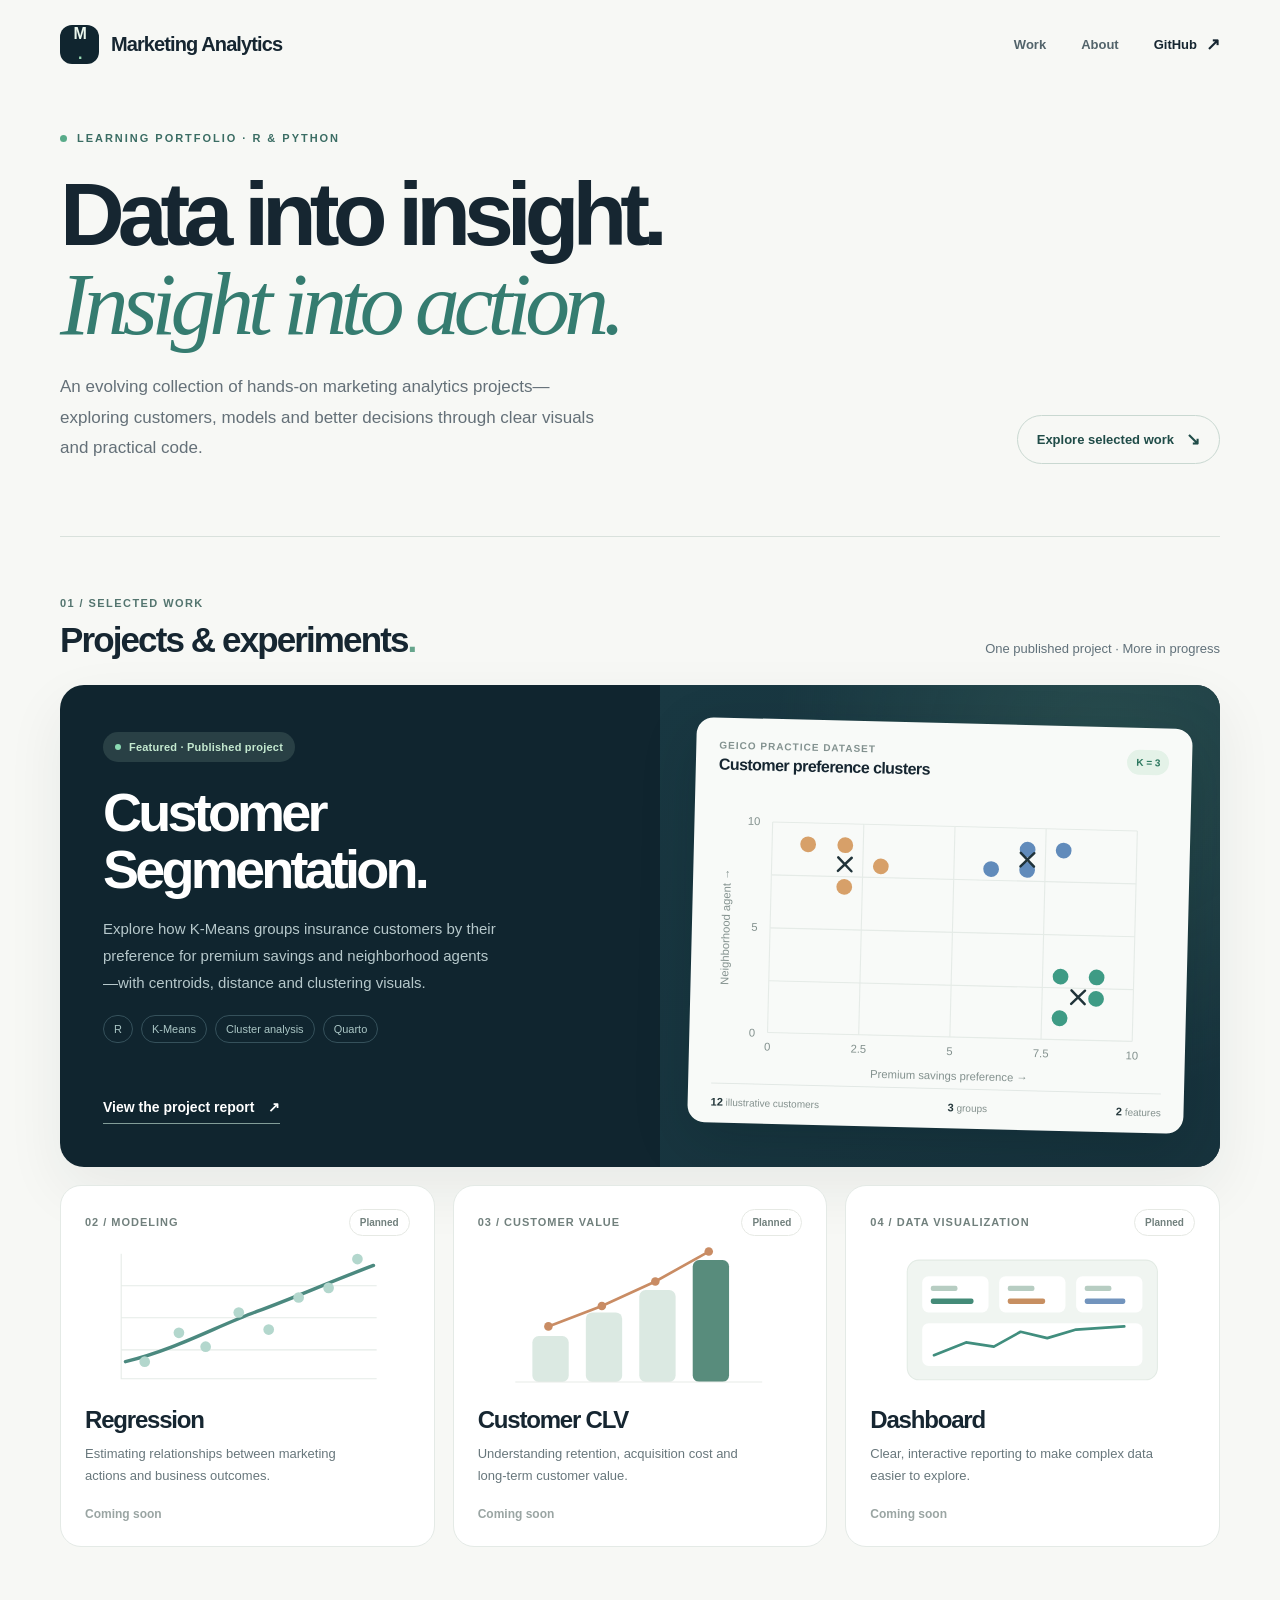
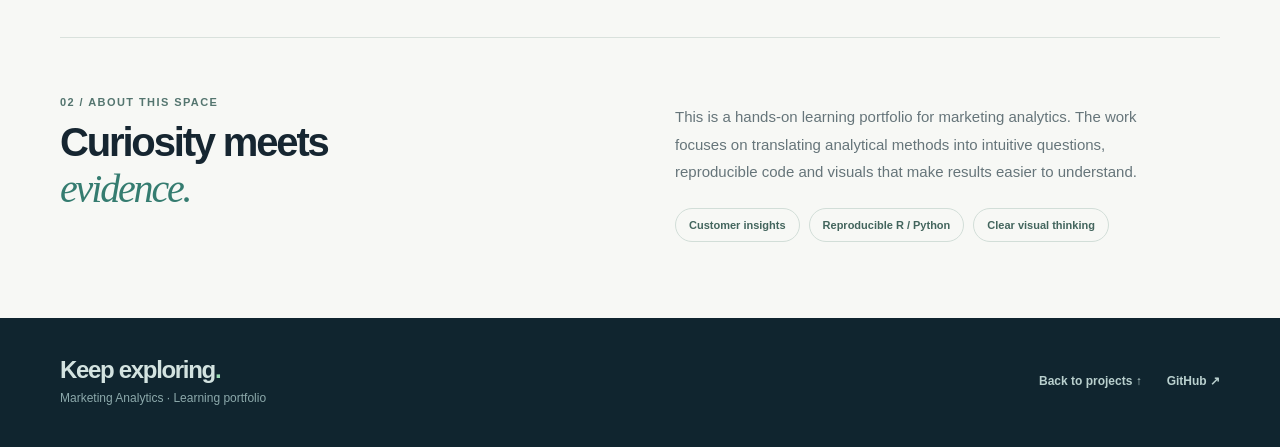
==== index.html @ cb6c0410 "Redesign portfolio homepage" ====
<!doctype html>
<html lang="en">
<head>
  <meta charset="utf-8">
  <meta name="viewport" content="width=device-width, initial-scale=1">
  <meta name="theme-color" content="#f7f8f5">
  <meta name="description" content="A learning portfolio featuring projects in marketing analytics, customer segmentation, regression, lifetime value, and data visualization.">
  <title>Marketing Analytics — Selected Work</title>
  <style>
    :root {
      --ink:#162631;--secondary:#61717a;--paper:#f7f8f5;--surface:#fff;--line:#e4eae6;
      --dark:#10252f;--forest:#245f5b;--mint:#d0e9de;--accent:#ccf2d6;--orange:#d58f61;
      --shadow:0 22px 58px rgba(22,38,49,.07);
    }
    *{box-sizing:border-box}
    html{scroll-behavior:smooth}
    body{margin:0;background:var(--paper);color:var(--ink);font-family:-apple-system,BlinkMacSystemFont,"Segoe UI",Inter,Arial,sans-serif;-webkit-font-smoothing:antialiased}
    a{color:inherit;text-decoration:none} button{font:inherit} button:focus-visible,a:focus-visible{outline:3px solid #9eebc3;outline-offset:4px;border-radius:5px}
    .container{width:min(1160px,calc(100% - 72px));margin-inline:auto}
    .topbar{height:88px;display:flex;align-items:center;justify-content:space-between}
    .brand{display:inline-flex;align-items:center;gap:12px;font-weight:750;letter-spacing:-.045em;font-size:20px}
    .brand-mark{display:grid;place-items:center;width:39px;height:39px;background:var(--dark);border-radius:12px;color:#eaf7ed;font-size:16px;font-weight:750;letter-spacing:-.08em}
    .topnav{display:flex;align-items:center;gap:35px;font-size:13px;font-weight:650;color:#53646b}
    .topnav a:hover{color:var(--forest)}
    .topnav .nav-cta{color:var(--ink);display:inline-flex;align-items:center;gap:9px}
    .tiny-arrow{font-size:17px;line-height:1}
    .hero{padding-top:44px;padding-bottom:72px}
    .eyebrow{display:flex;gap:10px;align-items:center;color:#3b6d64;font-size:11px;text-transform:uppercase;letter-spacing:.18em;font-weight:760}
    .eyebrow::before{content:"";height:7px;width:7px;background:#58ab89;border-radius:50%}
    h1{margin:26px 0 24px;font-size:clamp(53px,7vw,101px);letter-spacing:-.078em;line-height:.995;font-weight:700;max-width:1080px}
    h1 .serif{font-family:Georgia,"Times New Roman",serif;font-weight:400;font-style:italic;letter-spacing:-.067em;color:#357c70}
    .hero-bottom{display:flex;justify-content:space-between;gap:26px;align-items:end;margin-top:24px}
    .hero-intro{max-width:550px;color:#647078;font-size:17px;line-height:1.8;margin:0}
    .hero-action{display:inline-flex;gap:12px;align-items:center;border:1px solid #c9d8d1;padding:15px 19px;border-radius:999px;white-space:nowrap;color:#204c48;font-size:13px;font-weight:760;transition:transform .18s,border-color .18s,background .18s}
    .hero-action:hover{transform:translateY(-2px);border-color:#669f8f;background:#eaf4ef}
    .divider{border:0;border-top:1px solid #d9e1dc;margin:0}
    .section-top{display:flex;align-items:end;justify-content:space-between;gap:20px;margin:60px 0 25px}
    .section-kicker{font-size:11px;color:#54756f;letter-spacing:.13em;text-transform:uppercase;font-weight:770;margin-bottom:11px}
    h2{font-size:35px;letter-spacing:-.054em;line-height:1.15;margin:0;font-weight:700}
    .section-note{font-size:13px;color:var(--secondary);margin:0 0 4px}
    .featured{background:var(--dark);border-radius:24px;min-height:445px;display:grid;grid-template-columns:1.07fr 1fr;overflow:hidden;box-shadow:var(--shadow)}
    .feature-copy{padding:47px 43px 43px;display:flex;flex-direction:column;align-items:start;justify-content:space-between}
    .pill{display:inline-flex;align-items:center;gap:8px;font-size:11px;font-weight:730;letter-spacing:.02em;padding:9px 12px;border-radius:100px;background:rgba(205,242,214,.13);color:#c4e9d0}
    .pill-dot{width:6px;height:6px;background:#8bdab2;border-radius:50%}
    .feature-title{color:#fff;font-size:54px;letter-spacing:-.07em;line-height:1.05;margin:22px 0 17px;font-weight:700}
    .feature-description{color:#b6c8cb;font-size:15px;line-height:1.8;max-width:400px;margin:0}
    .feature-tags{display:flex;flex-wrap:wrap;gap:8px;margin-top:19px}
    .feature-tags span{color:#aac6c5;border:1px solid #35515b;border-radius:50px;font-size:11px;padding:7px 10px}
    .view-case{color:#fff;display:inline-flex;align-items:center;gap:14px;font-size:14px;font-weight:740;margin-top:36px;border-bottom:1px solid #829d98;padding-bottom:8px}
    .view-case:hover{color:#aaf0c7;border-color:#aaf0c7}
    .feature-visual{padding:38px 32px;display:flex;align-items:center;justify-content:center;background:radial-gradient(circle at 80% 15%,rgba(98,158,129,.22),transparent 55%),linear-gradient(140deg,#193842,#17333d)}
    .chart-panel{width:100%;background:#f8faf8;border-radius:17px;padding:22px 23px 15px;box-shadow:0 18px 54px #00171e33;transform:rotate(1.4deg)}
    .chart-header{display:flex;justify-content:space-between;align-items:start;gap:8px}
    .chart-kicker{font-size:10px;letter-spacing:.1em;text-transform:uppercase;color:#82918f;font-weight:720}
    .chart-title{font-size:16px;letter-spacing:-.035em;font-weight:740;margin-top:5px}
    .chart-side{font-size:10px;background:#e4f2e8;color:#2a765d;border-radius:40px;padding:7px 9px;font-weight:720}
    .chart{display:block;width:100%;height:auto;margin:10px 0 1px;overflow:visible}
    .chart circle{transition:cx .38s,cy .38s,fill .38s}
    .chart-statline{display:flex;justify-content:space-between;border-top:1px solid #e2e8e5;padding-top:12px;gap:10px;font-size:10px;color:#84918e}
    .chart-statline strong{color:#25383c;font-size:11px}
    .projects{display:grid;grid-template-columns:repeat(3,minmax(0,1fr));gap:18px;margin-top:18px}
    .project-card{background:#fff;border:1px solid var(--line);border-radius:21px;min-height:340px;padding:23px 24px 25px;display:flex;flex-direction:column;overflow:hidden;transition:transform .18s,box-shadow .18s}
    .project-card:hover{transform:translateY(-3px);box-shadow:0 16px 40px #223d3220}
    .card-head{display:flex;justify-content:space-between;align-items:center}
    .card-category{font-size:11px;color:#71807d;font-weight:700;letter-spacing:.09em;text-transform:uppercase}
    .card-state{font-size:10px;border:1px solid #e6e9e4;border-radius:30px;padding:7px 10px;color:#71807d;font-weight:650}
    .mini-viz{height:150px;display:grid;place-items:center;margin:10px -2px 10px}
    .mini-viz svg{width:100%;max-height:155px}
    .project-title{font-size:24px;font-weight:750;letter-spacing:-.05em;margin:0 0 9px}
    .project-desc{font-size:13px;color:#68777c;line-height:1.7;margin:0;max-width:290px}
    .card-bottom{margin-top:auto;padding-top:20px;color:#9aa5a3;font-size:12px;font-weight:700}
    .about{margin-top:90px;padding:58px 0 76px;border-top:1px solid #d9e1dc;display:grid;grid-template-columns:1fr 1fr;gap:70px}
    .about h2{font-size:40px;line-height:1.16;max-width:390px}
    .about p{margin:7px 0 0;color:#66757a;line-height:1.85;font-size:15px;max-width:500px}
    .principles{margin-top:22px;display:flex;gap:9px;flex-wrap:wrap}
    .principles span{border:1px solid #d2ded8;border-radius:50px;padding:10px 13px;font-size:11px;color:#43655d;font-weight:680}
    footer{background:#10252f;color:#d3e3e0;padding:38px 0 42px}
    .footer-inner{display:flex;justify-content:space-between;align-items:center;gap:20px}
    .footer-title{font-size:24px;letter-spacing:-.055em;font-weight:740}
    .footer-note{font-size:12px;color:#8ca9ab;margin-top:7px}
    .footer-links{display:flex;gap:25px;font-size:12px;color:#b9d0ce;font-weight:660}
    .footer-links a:hover{color:white}
    @media(max-width:950px){.featured{grid-template-columns:1fr}.feature-copy{min-height:365px}.feature-visual{padding:40px}.chart-panel{max-width:500px}.projects{grid-template-columns:1fr 1fr}.projects .project-card:last-child{grid-column:1 / -1}.mini-viz{height:165px}}
    @media(max-width:650px){.container{width:calc(100% - 38px)}.topbar{height:76px}.topnav{gap:17px}.topnav a:first-child{display:none}.topnav .nav-cta{gap:4px}.brand{font-size:17px;gap:9px}.brand-mark{width:34px;height:34px;font-size:14px}.hero{padding-top:32px;padding-bottom:47px}h1{font-size:clamp(48px,12vw,71px);letter-spacing:-.073em}.hero-bottom{display:block}.hero-intro{font-size:15px;line-height:1.75}.hero-action{margin-top:23px}.section-top{margin:45px 0 20px}.section-note{display:none}h2{font-size:29px}.featured{border-radius:18px}.feature-copy{padding:31px 27px;min-height:355px}.feature-title{font-size:43px}.feature-description{font-size:14px}.feature-visual{padding:25px}.chart-panel{padding:18px}.projects{grid-template-columns:1fr}.projects .project-card:last-child{grid-column:auto}.project-card{min-height:315px}.about{grid-template-columns:1fr;gap:17px;margin-top:54px;padding:48px 0 54px}.about h2{font-size:34px}.footer-inner{align-items:start;flex-direction:column}.footer-links{gap:20px}}
    @media(prefers-reduced-motion:reduce){*,*:before,*:after{scroll-behavior:auto!important;transition:none!important;animation:none!important}}
  </style>
</head>
<body>
  <div class="container">
    <header class="topbar">
      <a class="brand" href="./index.html" aria-label="Marketing Analytics home"><span class="brand-mark">M<span style="color:#99dcb5">.</span></span> Marketing Analytics</a>
      <nav class="topnav" aria-label="Primary navigation">
        <a href="#work">Work</a>
        <a href="#about">About</a>
        <a class="nav-cta" href="https://github.com/djz1831915699-svg/marketing-analytics" target="_blank" rel="noopener noreferrer">GitHub <span class="tiny-arrow" aria-hidden="true">↗</span></a>
      </nav>
    </header>
    <main>
      <section class="hero" aria-labelledby="headline">
        <div class="eyebrow">Learning portfolio · R &amp; Python</div>
        <h1 id="headline">Data into insight.<br><span class="serif">Insight into action.</span></h1>
        <div class="hero-bottom">
          <p class="hero-intro">An evolving collection of hands-on marketing analytics projects—exploring customers, models and better decisions through clear visuals and practical code.</p>
          <a href="#work" class="hero-action">Explore selected work <span class="tiny-arrow" aria-hidden="true">↘</span></a>
        </div>
      </section>
      <hr class="divider">
      <section id="work" aria-labelledby="work-heading">
        <div class="section-top">
          <div><div class="section-kicker">01 / Selected work</div><h2 id="work-heading">Projects &amp; experiments<span style="color:#66a58c">.</span></h2></div>
          <p class="section-note">One published project · More in progress</p>
        </div>
        <article class="featured" aria-label="Featured project: K-Means clustering">
          <div class="feature-copy">
            <div>
              <div class="pill"><span class="pill-dot"></span> Featured · Published project</div>
              <h3 class="feature-title">Customer<br>Segmentation.</h3>
              <p class="feature-description">Explore how K-Means groups insurance customers by their preference for premium savings and neighborhood agents—with centroids, distance and clustering visuals.</p>
              <div class="feature-tags"><span>R</span><span>K-Means</span><span>Cluster analysis</span><span>Quarto</span></div>
            </div>
            <a class="view-case" href="./kmeans_customer_segmentation.html">View the project report <span aria-hidden="true">↗</span></a>
          </div>
          <div class="feature-visual">
            <div class="chart-panel">
              <div class="chart-header"><div><div class="chart-kicker">Geico practice dataset</div><div class="chart-title">Customer preference clusters</div></div><span class="chart-side">K = 3</span></div>
              <svg class="chart" viewBox="0 0 400 265" role="img" aria-label="Scatter plot showing three groups of insurance customers: high savings preference, high agent preference, and high preference for both.">
                <g stroke="#e5ebe7" stroke-width="1">
                  <line x1="49" y1="33" x2="49" y2="220"/><line x1="49" y1="220" x2="373" y2="220"/>
                  <line x1="49" y1="33" x2="373" y2="33"/><line x1="49" y1="80" x2="373" y2="80"/><line x1="49" y1="127" x2="373" y2="127"/><line x1="49" y1="174" x2="373" y2="174"/>
                  <line x1="130" y1="33" x2="130" y2="220"/><line x1="211" y1="33" x2="211" y2="220"/><line x1="292" y1="33" x2="292" y2="220"/><line x1="373" y1="33" x2="373" y2="220"/>
                </g>
                <g fill="#83918e" font-size="10" font-family="-apple-system,BlinkMacSystemFont,Arial,sans-serif">
                  <text x="49" y="236" text-anchor="middle">0</text><text x="130" y="236" text-anchor="middle">2.5</text><text x="211" y="236" text-anchor="middle">5</text><text x="292" y="236" text-anchor="middle">7.5</text><text x="373" y="236" text-anchor="middle">10</text>
                  <text x="38" y="224" text-anchor="end">0</text><text x="38" y="130" text-anchor="end">5</text><text x="38" y="36" text-anchor="end">10</text>
                  <text x="211" y="258" text-anchor="middle">Premium savings preference →</text>
                  <text x="13" y="127" text-anchor="middle" transform="rotate(-90 13 127)">Neighborhood agent →</text>
                </g>
                <g id="feature-points">
                  <circle cx="340" cy="183" r="7" fill="#3e9b85"/><circle cx="308" cy="164" r="7" fill="#3e9b85"/><circle cx="340" cy="164" r="7" fill="#3e9b85"/><circle cx="308" cy="201" r="7" fill="#3e9b85"/>
                  <circle cx="114" cy="52" r="7" fill="#d7a069"/><circle cx="146" cy="70" r="7" fill="#d7a069"/><circle cx="81" cy="52" r="7" fill="#d7a069"/><circle cx="114" cy="89" r="7" fill="#d7a069"/>
                  <circle cx="276" cy="70" r="7" fill="#618bbb"/><circle cx="308" cy="52" r="7" fill="#618bbb"/><circle cx="244" cy="70" r="7" fill="#618bbb"/><circle cx="276" cy="52" r="7" fill="#618bbb"/>
                  <g stroke="#20333a" stroke-width="2.2" stroke-linecap="round"><path d="M318 176l12 12m0 -12l-12 12"/><path d="M108 63l12 12m0 -12l-12 12"/><path d="M270 55l12 12m0 -12l-12 12"/></g>
                </g>
              </svg>
              <div class="chart-statline"><span><strong>12</strong> illustrative customers</span><span><strong>3</strong> groups</span><span><strong>2</strong> features</span></div>
            </div>
          </div>
        </article>
        <div class="projects">
          <article class="project-card">
            <div class="card-head"><span class="card-category">02 / Modeling</span><span class="card-state">Planned</span></div>
            <div class="mini-viz"><svg viewBox="0 0 280 145" role="img" aria-label="Illustrative regression trend visualization">
              <g stroke="#e5ebe7" stroke-width="1"><path d="M22 10v117h239" fill="none"/><path d="M22 40h239M22 70h239M22 100h239"/></g>
              <path d="M26 111C72 100 111 78 149 64S213 38 258 21" fill="none" stroke="#4b897f" stroke-width="3.2" stroke-linecap="round"/>
              <g fill="#b3d7cd"> <circle cx="44" cy="111" r="5"/><circle cx="76" cy="84" r="5"/><circle cx="101" cy="97" r="5"/><circle cx="132" cy="65" r="5"/><circle cx="160" cy="81" r="5"/><circle cx="188" cy="51" r="5"/><circle cx="216" cy="42" r="5"/><circle cx="243" cy="15" r="5"/></g>
              </svg></div>
            <h3 class="project-title">Regression</h3>
            <p class="project-desc">Estimating relationships between marketing actions and business outcomes.</p>
            <div class="card-bottom">Coming soon</div>
          </article>
          <article class="project-card">
            <div class="card-head"><span class="card-category">03 / Customer value</span><span class="card-state">Planned</span></div>
            <div class="mini-viz"><svg viewBox="0 0 280 145" role="img" aria-label="Illustrative customer lifetime value bar visualization">
              <g fill="#dbe9e2"><rect x="39" y="87" width="34" height="43" rx="6"/><rect x="89" y="65" width="34" height="65" rx="6"/><rect x="139" y="44" width="34" height="86" rx="6"/></g>
              <rect x="189" y="16" width="34" height="114" rx="6" fill="#588c7c"/>
              <g stroke="#e7ebe8"><path d="M23 130H254"/></g><path d="M54 78L104 59L154 36L204 8" stroke="#c98c64" stroke-width="2.5" fill="none" stroke-linecap="round"/><g fill="#c98c64"><circle cx="54" cy="78" r="4"/><circle cx="104" cy="59" r="4"/><circle cx="154" cy="36" r="4"/><circle cx="204" cy="8" r="4"/></g>
              </svg></div>
            <h3 class="project-title">Customer CLV</h3>
            <p class="project-desc">Understanding retention, acquisition cost and long-term customer value.</p>
            <div class="card-bottom">Coming soon</div>
          </article>
          <article class="project-card">
            <div class="card-head"><span class="card-category">04 / Data visualization</span><span class="card-state">Planned</span></div>
            <div class="mini-viz"><svg viewBox="0 0 280 145" role="img" aria-label="Illustrative dashboard cards and chart">
              <rect x="23" y="16" width="234" height="112" rx="11" fill="#f0f5f1" stroke="#e3ebe5"/>
              <rect x="37" y="31" width="62" height="34" rx="6" fill="#fff"/><rect x="109" y="31" width="62" height="34" rx="6" fill="#fff"/><rect x="181" y="31" width="62" height="34" rx="6" fill="#fff"/>
              <rect x="45" y="40" width="25" height="5" rx="2" fill="#b7cdc2"/><rect x="45" y="52" width="40" height="5" rx="2" fill="#448b78"/><rect x="117" y="40" width="25" height="5" rx="2" fill="#b7cdc2"/><rect x="117" y="52" width="35" height="5" rx="2" fill="#c78f61"/><rect x="189" y="40" width="25" height="5" rx="2" fill="#b7cdc2"/><rect x="189" y="52" width="38" height="5" rx="2" fill="#7294bd"/>
              <rect x="37" y="75" width="206" height="40" rx="6" fill="white"/>
              <path d="M48 105l30 -12 26 4 25 -14 25 6 27 -8 45 -3" fill="none" stroke="#418e7e" stroke-width="2.5" stroke-linejoin="round" stroke-linecap="round"/>
              </svg></div>
            <h3 class="project-title">Dashboard</h3>
            <p class="project-desc">Clear, interactive reporting to make complex data easier to explore.</p>
            <div class="card-bottom">Coming soon</div>
          </article>
        </div>
      </section>
      <section id="about" class="about" aria-labelledby="about-heading">
        <div><div class="section-kicker">02 / About this space</div><h2 id="about-heading">Curiosity meets<br><span style="font-family:Georgia,serif;font-weight:400;font-style:italic;color:#357c70">evidence.</span></h2></div>
        <div><p>This is a hands-on learning portfolio for marketing analytics. The work focuses on translating analytical methods into intuitive questions, reproducible code and visuals that make results easier to understand.</p>
          <div class="principles"><span>Customer insights</span><span>Reproducible R / Python</span><span>Clear visual thinking</span></div>
        </div>
      </section>
    </main>
  </div>
  <footer>
    <div class="container footer-inner">
      <div><div class="footer-title">Keep exploring<span style="color:#9cdbb5">.</span></div><div class="footer-note">Marketing Analytics · Learning portfolio</div></div>
      <div class="footer-links"><a href="#work">Back to projects ↑</a><a href="https://github.com/djz1831915699-svg/marketing-analytics" target="_blank" rel="noopener noreferrer">GitHub ↗</a></div>
    </div>
  </footer>
</body>
</html>
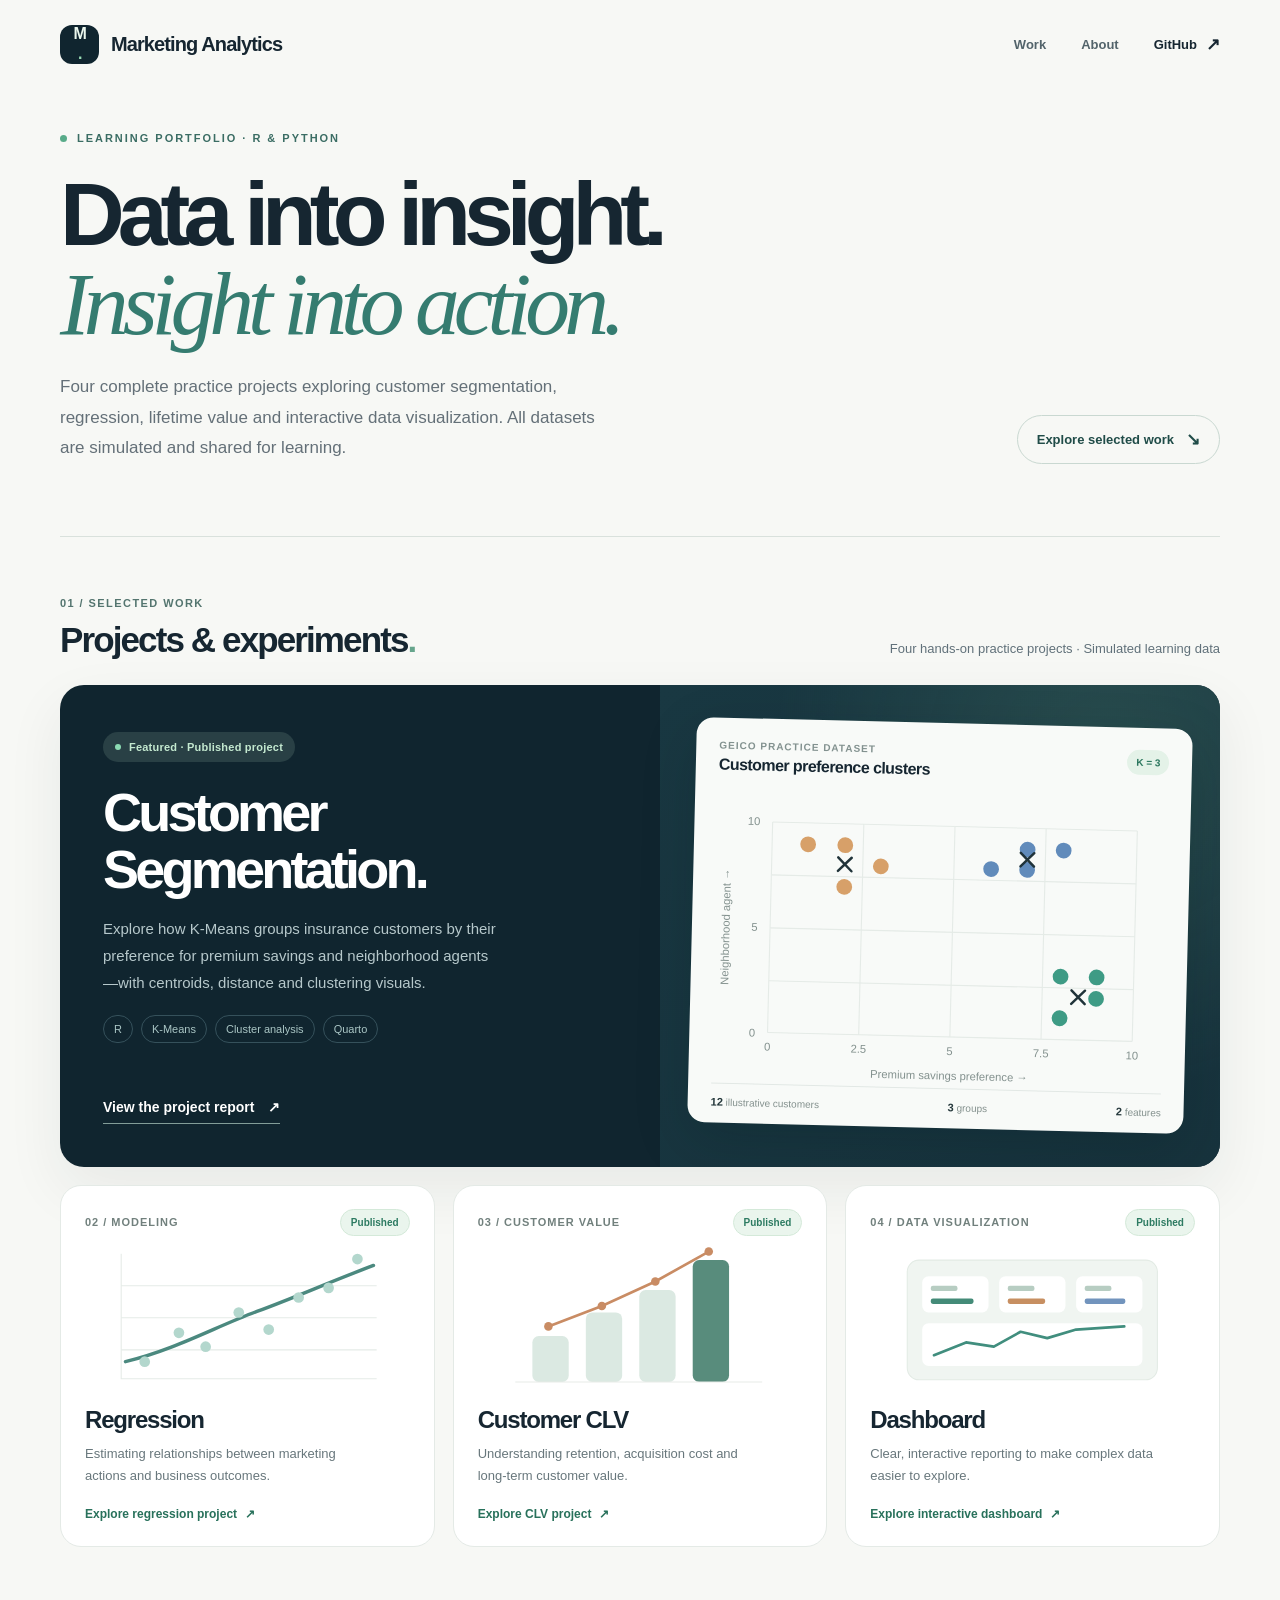
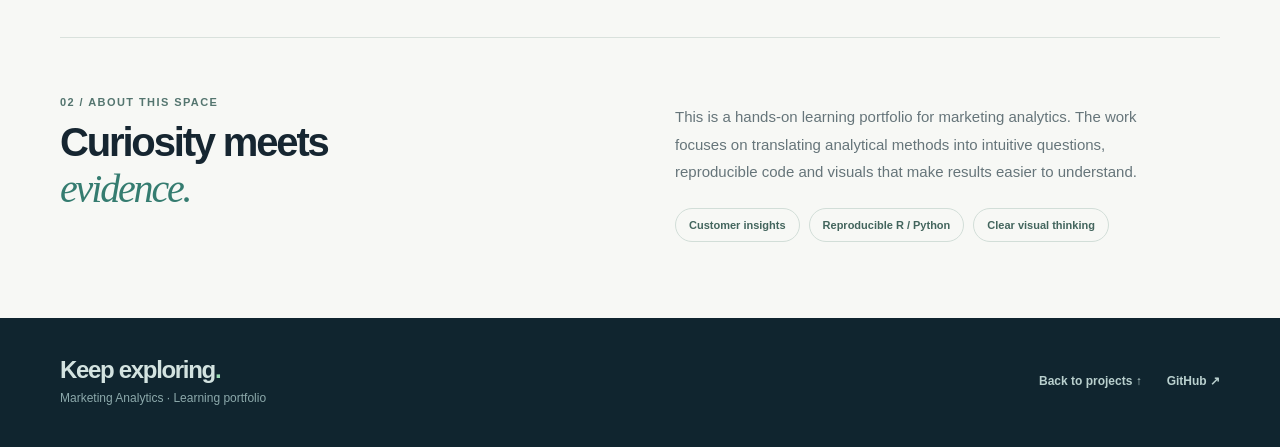
==== commit 48f01b21: "Add files via upload" ====
--- a/index.html
+++ b/index.html
@@ -100,7 +100,7 @@
         <div class="eyebrow">Learning portfolio · R &amp; Python</div>
         <h1 id="headline">Data into insight.<br><span class="serif">Insight into action.</span></h1>
         <div class="hero-bottom">
-          <p class="hero-intro">An evolving collection of hands-on marketing analytics projects—exploring customers, models and better decisions through clear visuals and practical code.</p>
+          <p class="hero-intro">Four complete practice projects exploring customer segmentation, regression, lifetime value and interactive data visualization. All datasets are simulated and shared for learning.</p>
           <a href="#work" class="hero-action">Explore selected work <span class="tiny-arrow" aria-hidden="true">↘</span></a>
         </div>
       </section>
@@ -108,7 +108,7 @@
       <section id="work" aria-labelledby="work-heading">
         <div class="section-top">
           <div><div class="section-kicker">01 / Selected work</div><h2 id="work-heading">Projects &amp; experiments<span style="color:#66a58c">.</span></h2></div>
-          <p class="section-note">One published project · More in progress</p>
+          <p class="section-note">Four hands-on practice projects · Simulated learning data</p>
         </div>
         <article class="featured" aria-label="Featured project: K-Means clustering">
           <div class="feature-copy">
@@ -148,7 +148,7 @@
         </article>
         <div class="projects">
           <article class="project-card">
-            <div class="card-head"><span class="card-category">02 / Modeling</span><span class="card-state">Planned</span></div>
+            <div class="card-head"><span class="card-category">02 / Modeling</span><span class="card-state" style="color:#2d7b62;background:#eaf5ed;border-color:#d4e9d9">Published</span></div>
             <div class="mini-viz"><svg viewBox="0 0 280 145" role="img" aria-label="Illustrative regression trend visualization">
               <g stroke="#e5ebe7" stroke-width="1"><path d="M22 10v117h239" fill="none"/><path d="M22 40h239M22 70h239M22 100h239"/></g>
               <path d="M26 111C72 100 111 78 149 64S213 38 258 21" fill="none" stroke="#4b897f" stroke-width="3.2" stroke-linecap="round"/>
@@ -156,10 +156,10 @@
               </svg></div>
             <h3 class="project-title">Regression</h3>
             <p class="project-desc">Estimating relationships between marketing actions and business outcomes.</p>
-            <div class="card-bottom">Coming soon</div>
+            <div class="card-bottom"><a href="./regression.html" style="color:#28715b;display:inline-flex;align-items:center;gap:8px" aria-label="Explore regression project">Explore regression project <span aria-hidden="true">↗</span></a></div>
           </article>
           <article class="project-card">
-            <div class="card-head"><span class="card-category">03 / Customer value</span><span class="card-state">Planned</span></div>
+            <div class="card-head"><span class="card-category">03 / Customer value</span><span class="card-state" style="color:#2d7b62;background:#eaf5ed;border-color:#d4e9d9">Published</span></div>
             <div class="mini-viz"><svg viewBox="0 0 280 145" role="img" aria-label="Illustrative customer lifetime value bar visualization">
               <g fill="#dbe9e2"><rect x="39" y="87" width="34" height="43" rx="6"/><rect x="89" y="65" width="34" height="65" rx="6"/><rect x="139" y="44" width="34" height="86" rx="6"/></g>
               <rect x="189" y="16" width="34" height="114" rx="6" fill="#588c7c"/>
@@ -167,10 +167,10 @@
               </svg></div>
             <h3 class="project-title">Customer CLV</h3>
             <p class="project-desc">Understanding retention, acquisition cost and long-term customer value.</p>
-            <div class="card-bottom">Coming soon</div>
+            <div class="card-bottom"><a href="./customer_clv.html" style="color:#28715b;display:inline-flex;align-items:center;gap:8px" aria-label="Explore CLV project">Explore CLV project <span aria-hidden="true">↗</span></a></div>
           </article>
           <article class="project-card">
-            <div class="card-head"><span class="card-category">04 / Data visualization</span><span class="card-state">Planned</span></div>
+            <div class="card-head"><span class="card-category">04 / Data visualization</span><span class="card-state" style="color:#2d7b62;background:#eaf5ed;border-color:#d4e9d9">Published</span></div>
             <div class="mini-viz"><svg viewBox="0 0 280 145" role="img" aria-label="Illustrative dashboard cards and chart">
               <rect x="23" y="16" width="234" height="112" rx="11" fill="#f0f5f1" stroke="#e3ebe5"/>
               <rect x="37" y="31" width="62" height="34" rx="6" fill="#fff"/><rect x="109" y="31" width="62" height="34" rx="6" fill="#fff"/><rect x="181" y="31" width="62" height="34" rx="6" fill="#fff"/>
@@ -180,7 +180,7 @@
               </svg></div>
             <h3 class="project-title">Dashboard</h3>
             <p class="project-desc">Clear, interactive reporting to make complex data easier to explore.</p>
-            <div class="card-bottom">Coming soon</div>
+            <div class="card-bottom"><a href="./dashboard.html" style="color:#28715b;display:inline-flex;align-items:center;gap:8px" aria-label="Explore interactive dashboard">Explore interactive dashboard <span aria-hidden="true">↗</span></a></div>
           </article>
         </div>
       </section>
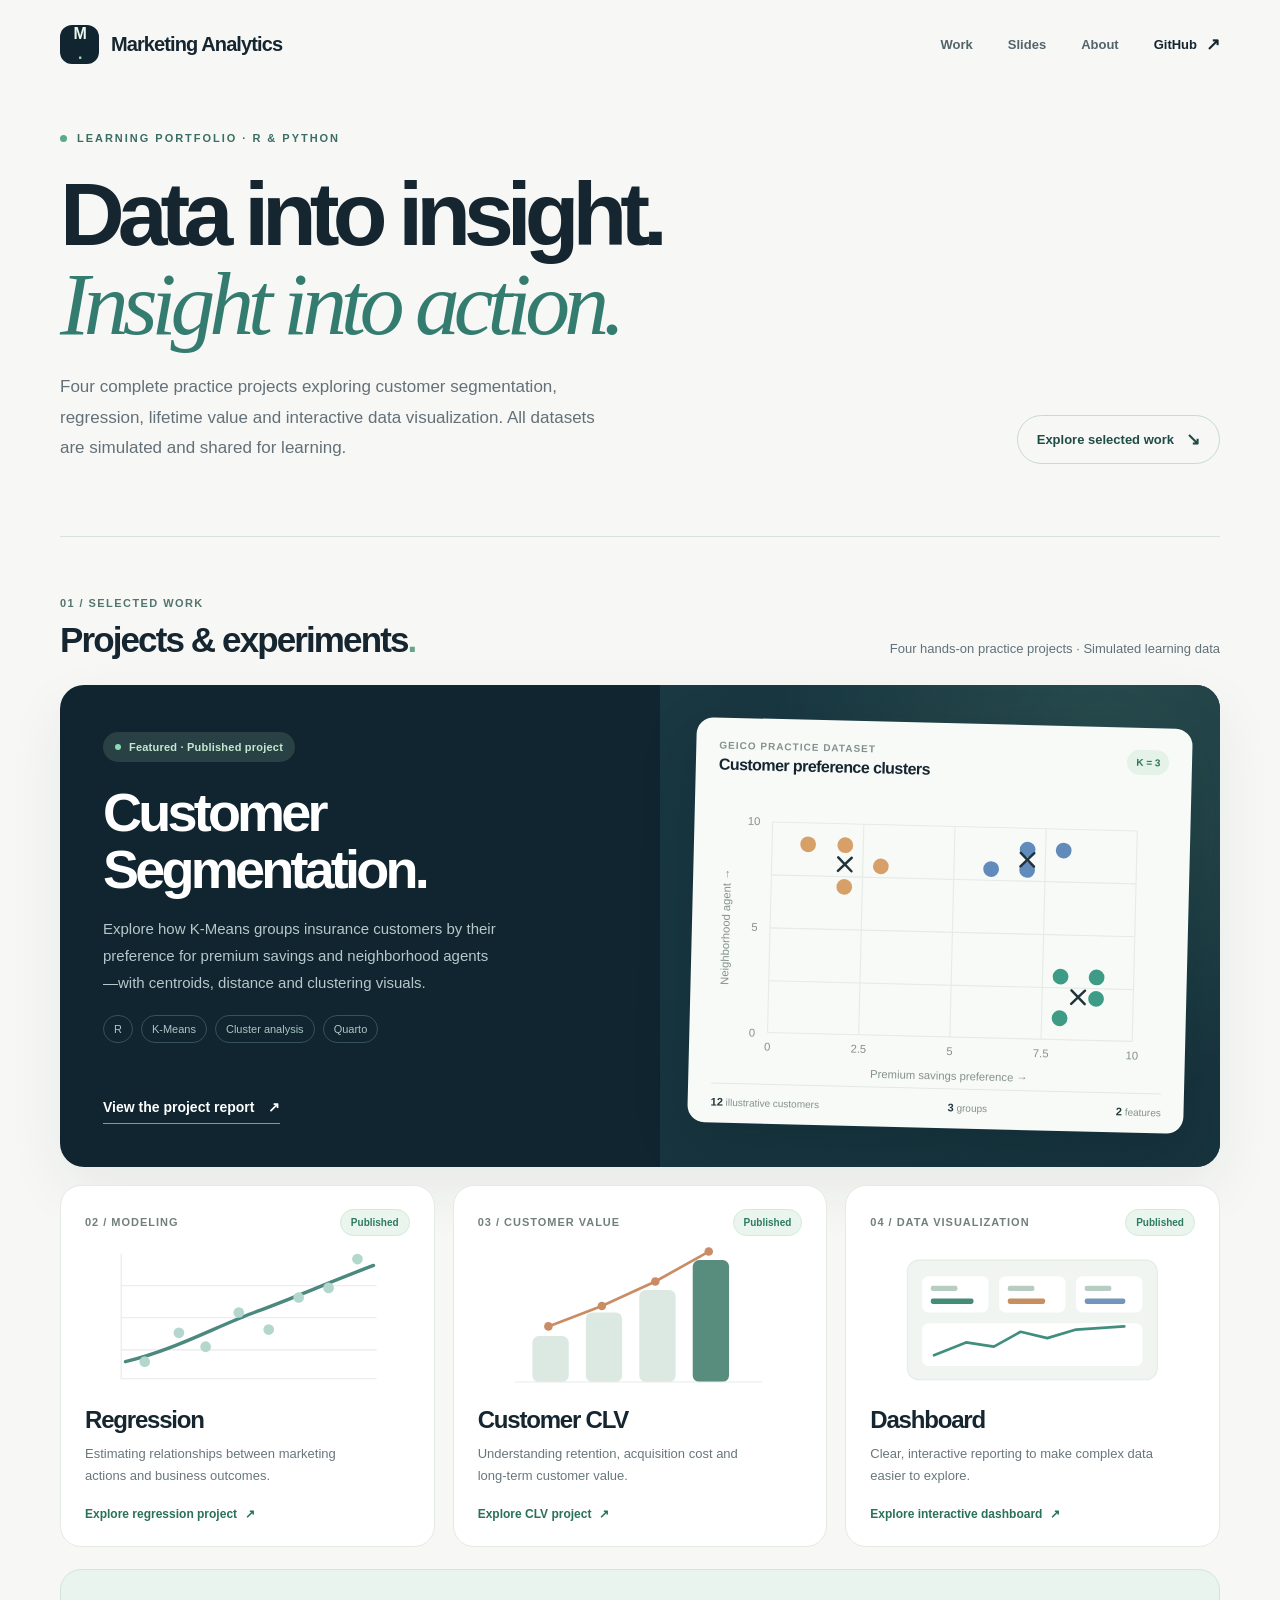
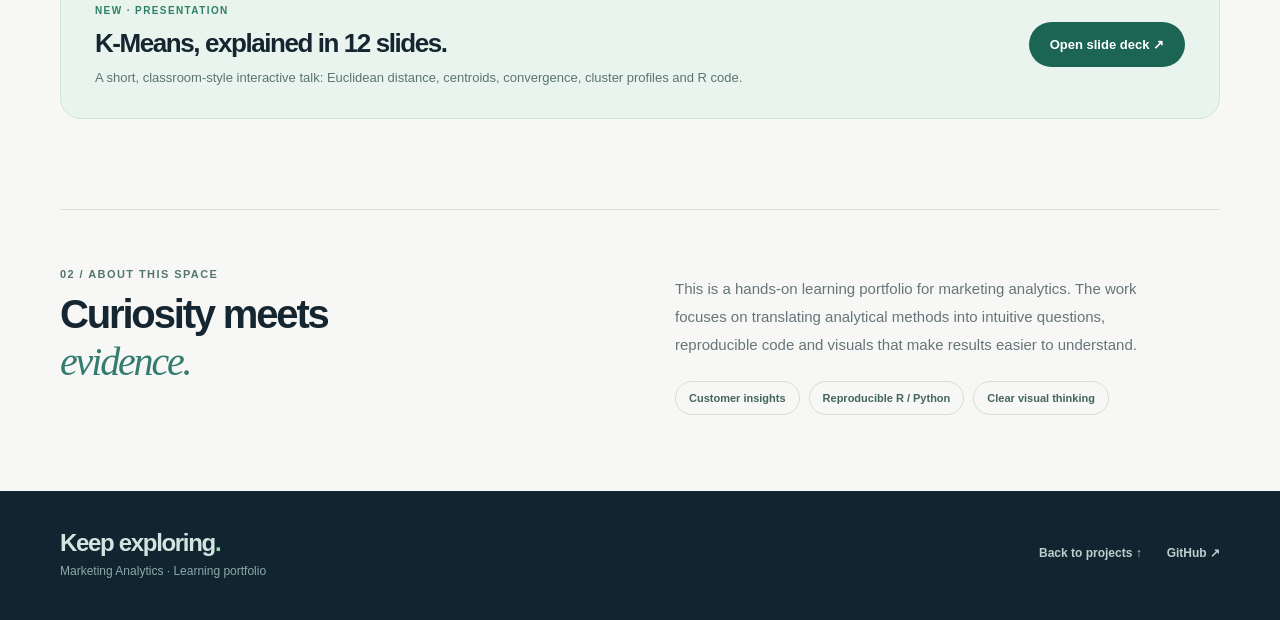
==== commit 18973067: "Add files via upload" ====
--- a/index.html
+++ b/index.html
@@ -83,6 +83,14 @@
     @media(max-width:950px){.featured{grid-template-columns:1fr}.feature-copy{min-height:365px}.feature-visual{padding:40px}.chart-panel{max-width:500px}.projects{grid-template-columns:1fr 1fr}.projects .project-card:last-child{grid-column:1 / -1}.mini-viz{height:165px}}
     @media(max-width:650px){.container{width:calc(100% - 38px)}.topbar{height:76px}.topnav{gap:17px}.topnav a:first-child{display:none}.topnav .nav-cta{gap:4px}.brand{font-size:17px;gap:9px}.brand-mark{width:34px;height:34px;font-size:14px}.hero{padding-top:32px;padding-bottom:47px}h1{font-size:clamp(48px,12vw,71px);letter-spacing:-.073em}.hero-bottom{display:block}.hero-intro{font-size:15px;line-height:1.75}.hero-action{margin-top:23px}.section-top{margin:45px 0 20px}.section-note{display:none}h2{font-size:29px}.featured{border-radius:18px}.feature-copy{padding:31px 27px;min-height:355px}.feature-title{font-size:43px}.feature-description{font-size:14px}.feature-visual{padding:25px}.chart-panel{padding:18px}.projects{grid-template-columns:1fr}.projects .project-card:last-child{grid-column:auto}.project-card{min-height:315px}.about{grid-template-columns:1fr;gap:17px;margin-top:54px;padding:48px 0 54px}.about h2{font-size:34px}.footer-inner{align-items:start;flex-direction:column}.footer-links{gap:20px}}
     @media(prefers-reduced-motion:reduce){*,*:before,*:after{scroll-behavior:auto!important;transition:none!important;animation:none!important}}
+
+    .talk-banner{margin-top:22px;padding:30px 34px;background:#e8f4ed;border:1px solid #d1e6d8;border-radius:21px;display:flex;align-items:center;justify-content:space-between;gap:28px}
+    .talk-eyebrow{color:#2e8065;letter-spacing:.14em;font-size:10px;font-weight:800}
+    .talk-banner h3{font-size:26px;letter-spacing:-.055em;margin:10px 0 8px}
+    .talk-banner p{font-size:13px;color:#5d7471;line-height:1.65;max-width:650px;margin:0}
+    .talk-link{background:#1c6454;color:#fff;flex-shrink:0;border-radius:50px;padding:15px 21px;font-size:13px;font-weight:750;white-space:nowrap}
+    .talk-link:hover{background:#174c40}
+    @media(max-width:650px){.talk-banner{padding:23px;display:block}.talk-link{display:inline-block;margin-top:20px}}
   </style>
 </head>
 <body>
@@ -90,7 +98,7 @@
     <header class="topbar">
       <a class="brand" href="./index.html" aria-label="Marketing Analytics home"><span class="brand-mark">M<span style="color:#99dcb5">.</span></span> Marketing Analytics</a>
       <nav class="topnav" aria-label="Primary navigation">
-        <a href="#work">Work</a>
+        <a href="#work">Work</a><a href="./kmeans_presentation.html">Slides</a>
         <a href="#about">About</a>
         <a class="nav-cta" href="https://github.com/djz1831915699-svg/marketing-analytics" target="_blank" rel="noopener noreferrer">GitHub <span class="tiny-arrow" aria-hidden="true">↗</span></a>
       </nav>
@@ -183,6 +191,14 @@
             <div class="card-bottom"><a href="./dashboard.html" style="color:#28715b;display:inline-flex;align-items:center;gap:8px" aria-label="Explore interactive dashboard">Explore interactive dashboard <span aria-hidden="true">↗</span></a></div>
           </article>
         </div>
+        <article class="talk-banner" aria-label="K-Means interactive slide deck">
+          <div>
+            <span class="talk-eyebrow">NEW · PRESENTATION</span>
+            <h3>K-Means, explained in 12 slides.</h3>
+            <p>A short, classroom-style interactive talk: Euclidean distance, centroids, convergence, cluster profiles and R code.</p>
+          </div>
+          <a class="talk-link" href="./kmeans_presentation.html">Open slide deck <span aria-hidden="true">↗</span></a>
+        </article>
       </section>
       <section id="about" class="about" aria-labelledby="about-heading">
         <div><div class="section-kicker">02 / About this space</div><h2 id="about-heading">Curiosity meets<br><span style="font-family:Georgia,serif;font-weight:400;font-style:italic;color:#357c70">evidence.</span></h2></div>
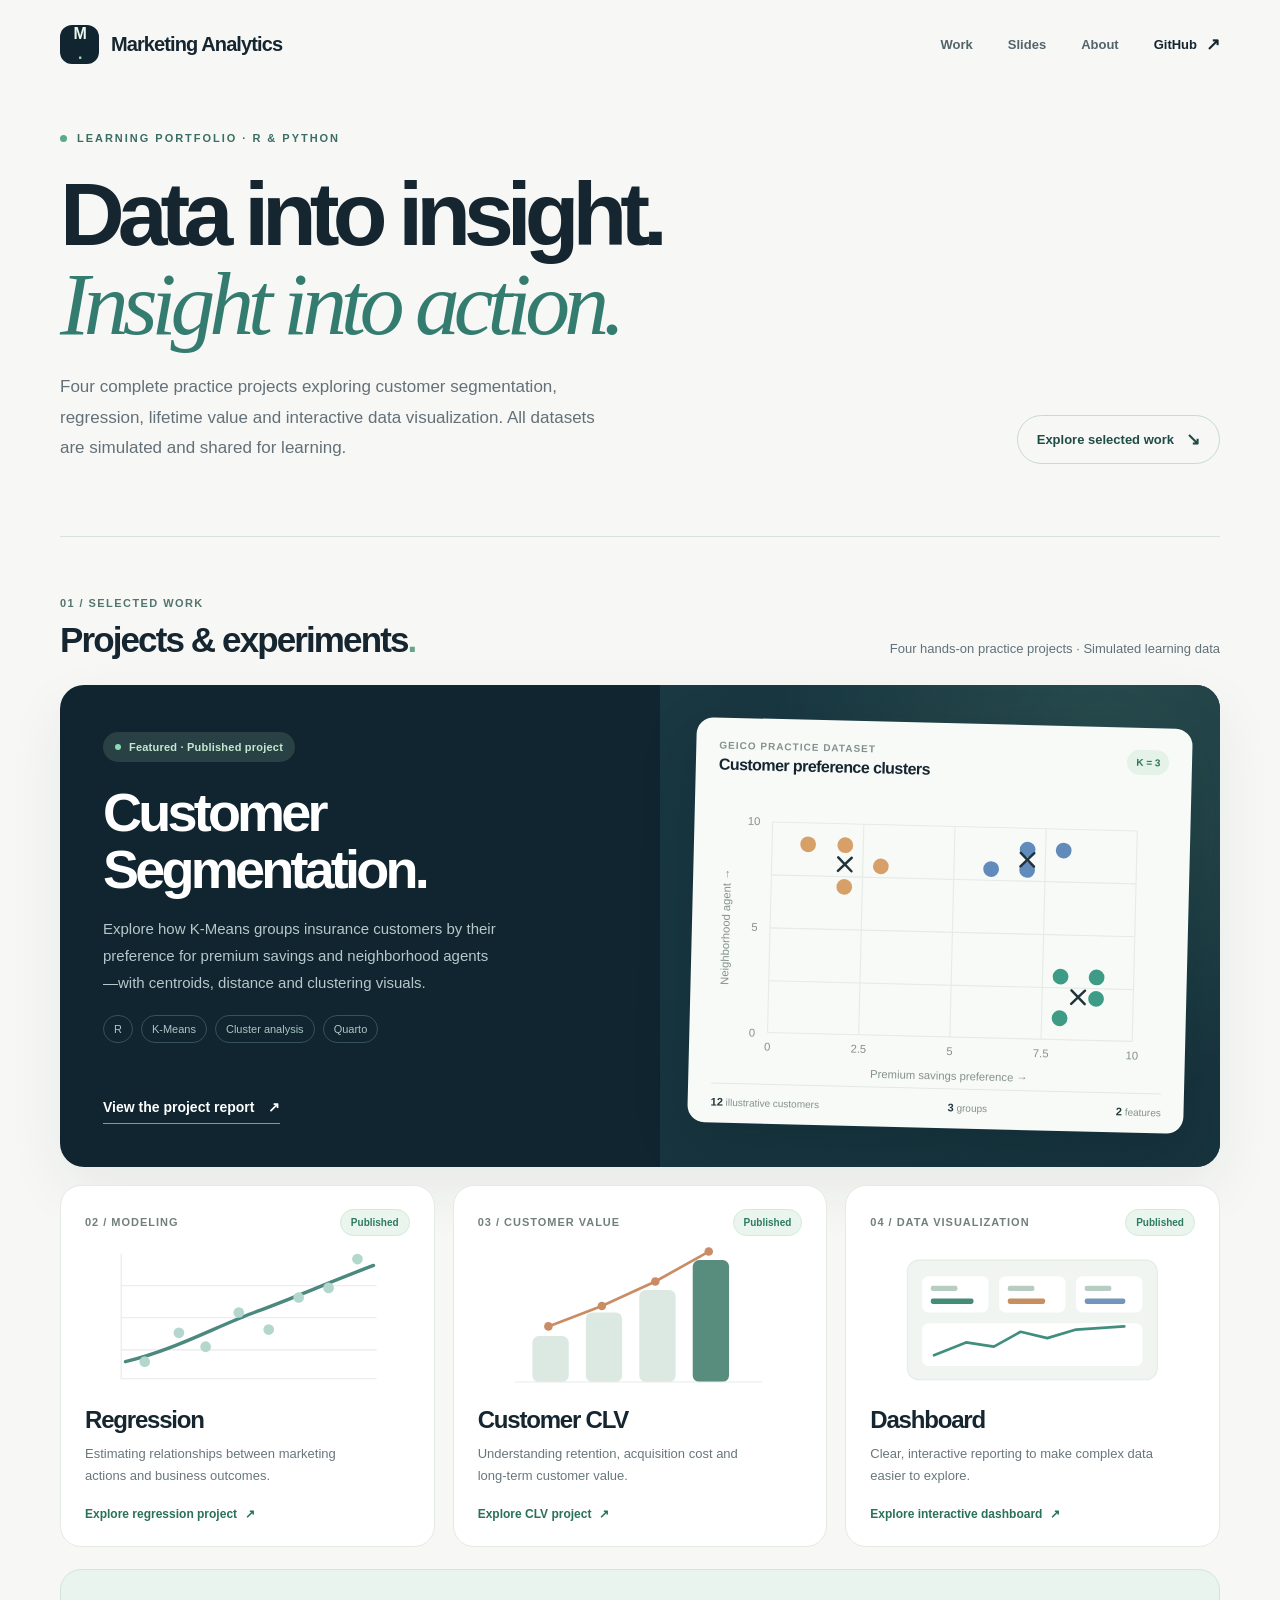
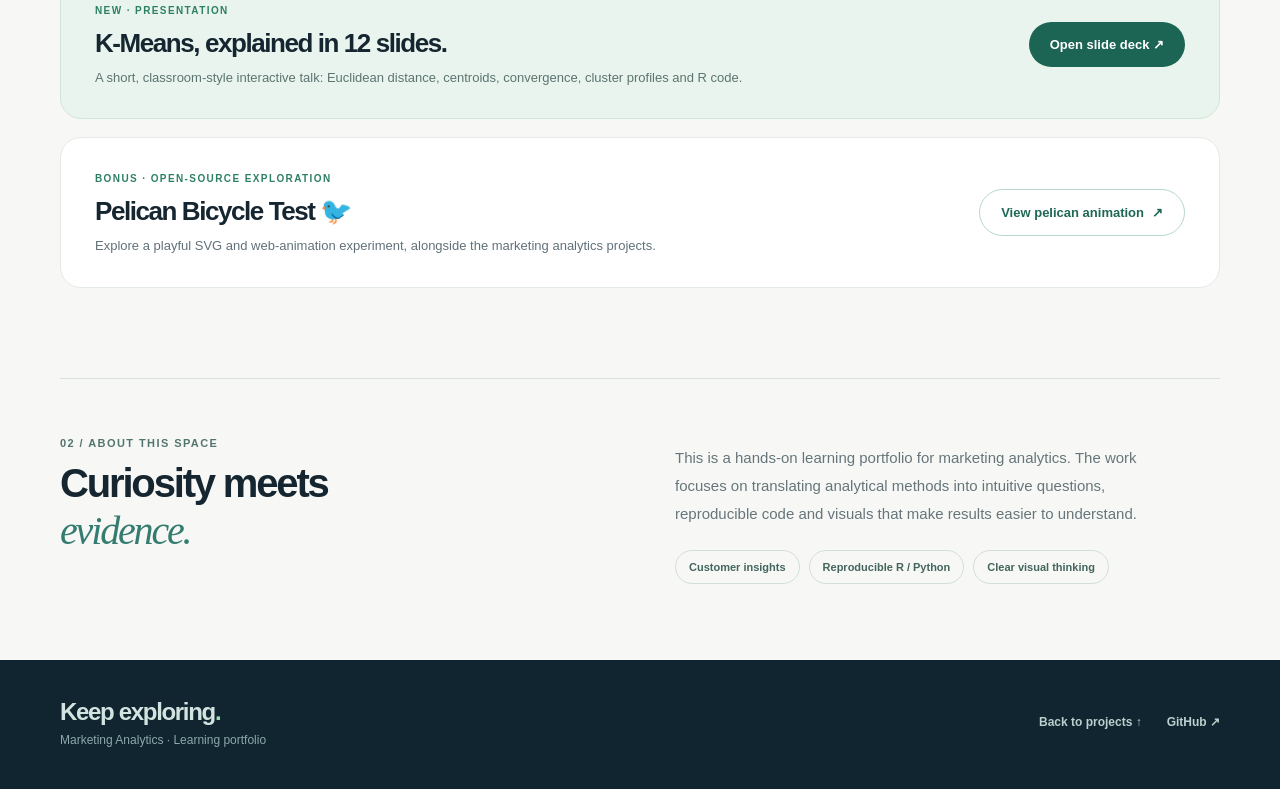
==== commit 19474103: "Add files via upload" ====
--- a/index.html
+++ b/index.html
@@ -91,6 +91,14 @@
     .talk-link{background:#1c6454;color:#fff;flex-shrink:0;border-radius:50px;padding:15px 21px;font-size:13px;font-weight:750;white-space:nowrap}
     .talk-link:hover{background:#174c40}
     @media(max-width:650px){.talk-banner{padding:23px;display:block}.talk-link{display:inline-block;margin-top:20px}}
+
+    /* Bonus project: pelican animation */
+    .pelican-banner{margin-top:18px;padding:30px 34px;background:var(--surface);border:1px solid var(--line);border-radius:21px;display:flex;align-items:center;justify-content:space-between;gap:28px}
+    .pelican-banner h3{font-size:26px;letter-spacing:-.055em;margin:10px 0 8px}
+    .pelican-banner p{font-size:13px;color:var(--secondary);line-height:1.7;max-width:650px;margin:0}
+    .pelican-link{display:inline-flex;align-items:center;gap:8px;flex-shrink:0;border:1px solid #b8d8c8;border-radius:50px;padding:15px 21px;font-size:13px;font-weight:750;color:#1e6855;white-space:nowrap;transition:background .18s,transform .18s}
+    .pelican-link:hover{background:#e8f4ed;transform:translateY(-2px)}
+    @media(max-width:650px){.pelican-banner{padding:23px;display:block}.pelican-link{margin-top:20px}}
   </style>
 </head>
 <body>
@@ -199,6 +207,14 @@
           </div>
           <a class="talk-link" href="./kmeans_presentation.html">Open slide deck <span aria-hidden="true">↗</span></a>
         </article>
+        <article class="pelican-banner" aria-label="Pelican bicycle animation experiment">
+          <div>
+            <span class="talk-eyebrow">BONUS · OPEN-SOURCE EXPLORATION</span>
+            <h3>Pelican Bicycle Test <span aria-hidden="true">🐦</span></h3>
+            <p>Explore a playful SVG and web-animation experiment, alongside the marketing analytics projects.</p>
+          </div>
+          <a class="pelican-link" href="./pelican_test.html">View pelican animation <span aria-hidden="true">↗</span></a>
+        </article>
       </section>
       <section id="about" class="about" aria-labelledby="about-heading">
         <div><div class="section-kicker">02 / About this space</div><h2 id="about-heading">Curiosity meets<br><span style="font-family:Georgia,serif;font-weight:400;font-style:italic;color:#357c70">evidence.</span></h2></div>
@@ -215,4 +231,4 @@
     </div>
   </footer>
 </body>
-</html>
+</html>
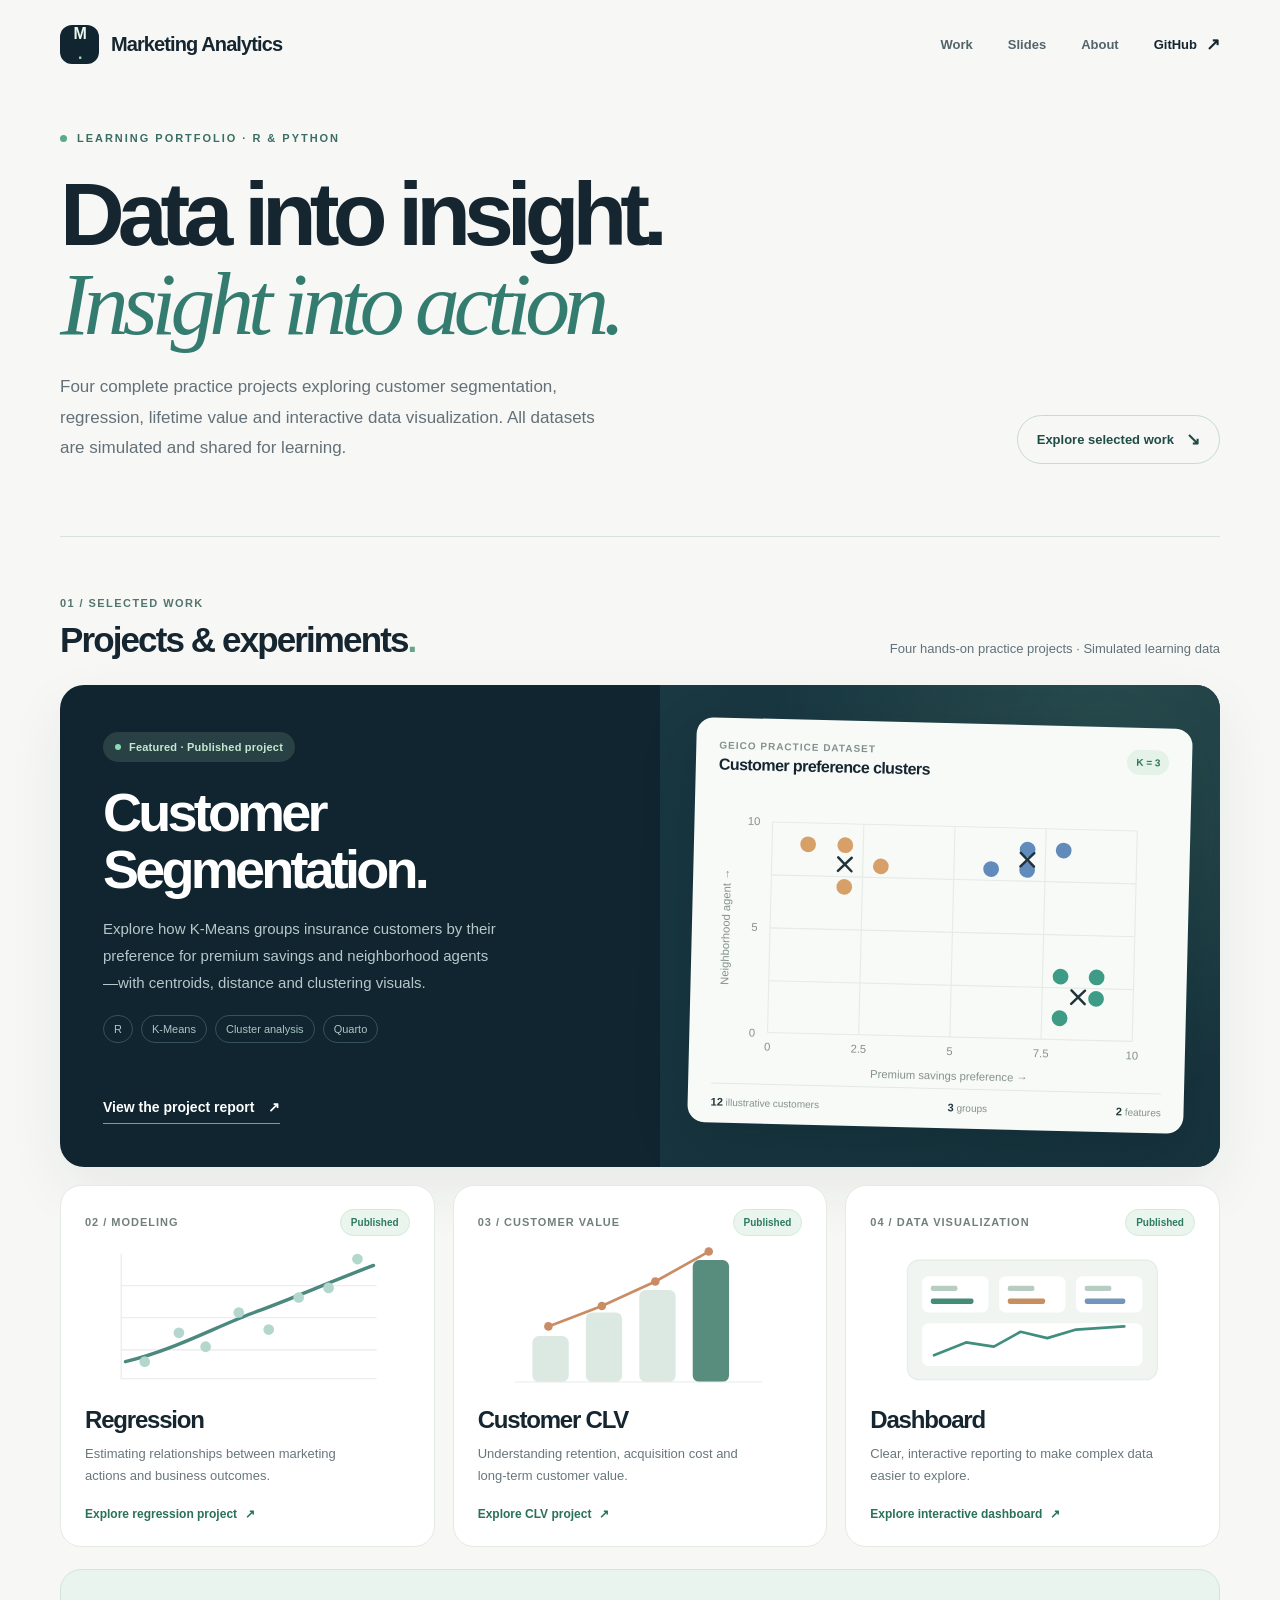
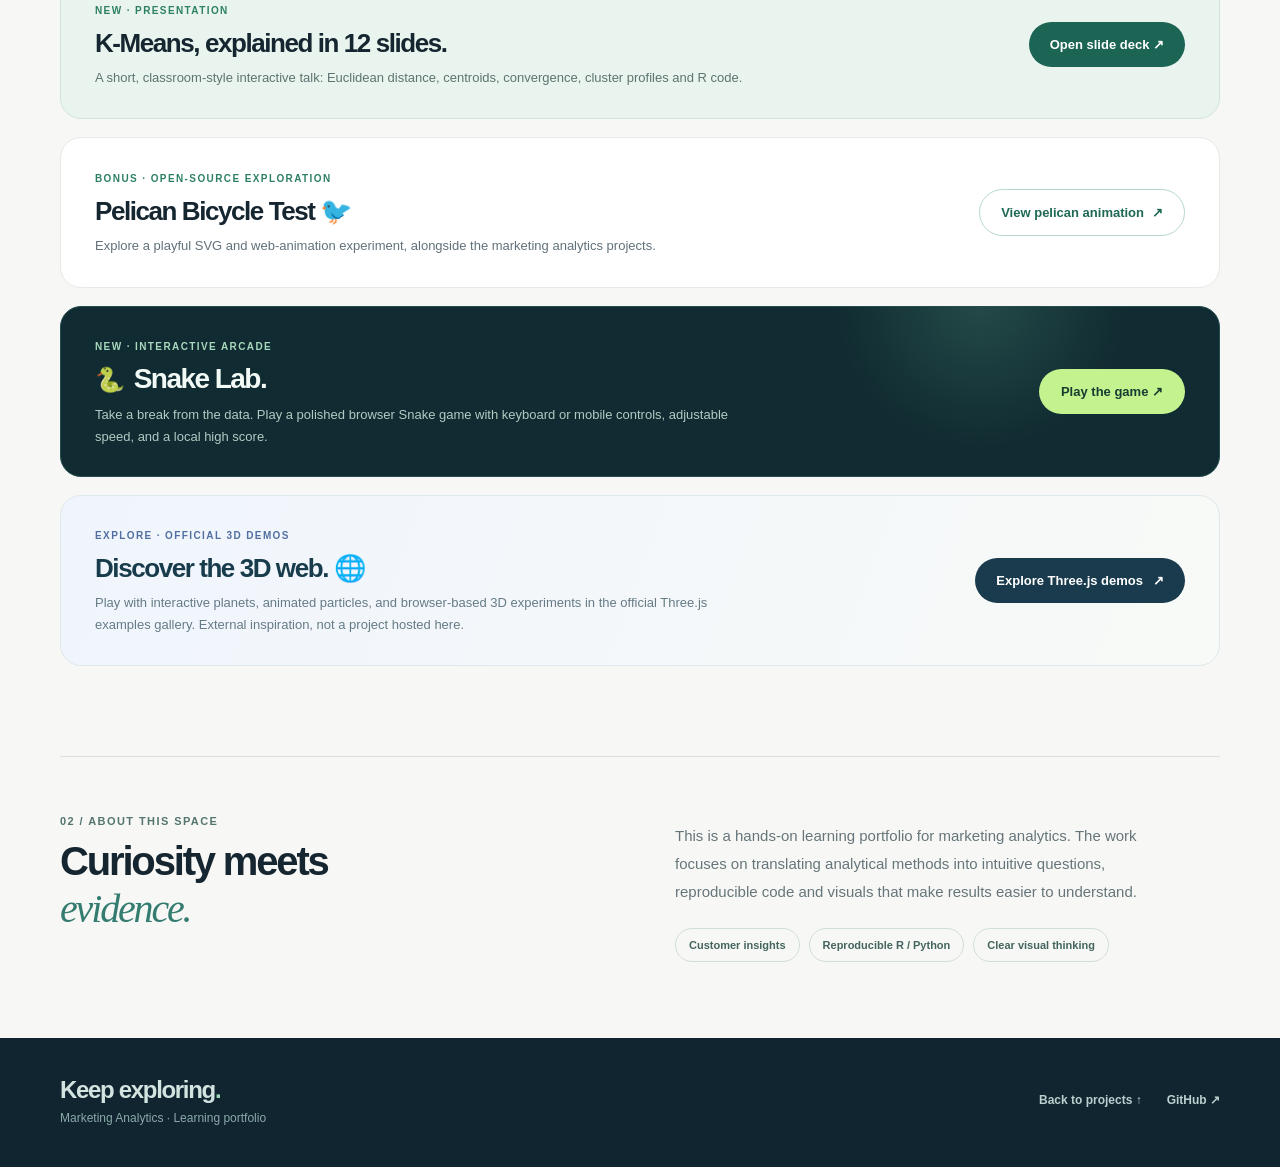
==== commit 5d3b9c4f: "Add files via upload" ====
--- a/index.html
+++ b/index.html
@@ -99,6 +99,27 @@
     .pelican-link{display:inline-flex;align-items:center;gap:8px;flex-shrink:0;border:1px solid #b8d8c8;border-radius:50px;padding:15px 21px;font-size:13px;font-weight:750;color:#1e6855;white-space:nowrap;transition:background .18s,transform .18s}
     .pelican-link:hover{background:#e8f4ed;transform:translateY(-2px)}
     @media(max-width:650px){.pelican-banner{padding:23px;display:block}.pelican-link{margin-top:20px}}
+
+    /* Snake Lab: additional arcade showcase; original site layout is unchanged. */
+    .arcade-banner{margin-top:18px;padding:29px 34px;background:#102b31;border-radius:21px;display:flex;gap:26px;align-items:center;justify-content:space-between;position:relative;overflow:hidden;border:1px solid #254d50}
+    .arcade-banner:before{content:"";position:absolute;width:290px;height:290px;right:8%;top:-150px;border-radius:50%;background:radial-gradient(circle,#78cda930,transparent 72%);pointer-events:none}
+    .arcade-copy{position:relative;z-index:1}
+    .arcade-eyebrow{font-size:10px;color:#a8d8bd;letter-spacing:.14em;font-weight:780}
+    .arcade-banner h3{color:#f2faf5;font-size:28px;letter-spacing:-.055em;margin:9px 0}
+    .arcade-banner p{font-size:13px;color:#b1cbc4;line-height:1.65;max-width:650px;margin:0}
+    .arcade-link{position:relative;z-index:1;flex-shrink:0;padding:15px 22px;background:#c4f28f;color:#173d31;font-size:13px;font-weight:800;border-radius:99px;transition:transform .15s}
+    .arcade-link:hover{transform:translateY(-2px)}
+    .arcade-emoji{font-size:24px;margin-right:4px}
+    @media(max-width:650px){.arcade-banner{display:block;padding:24px}.arcade-link{display:inline-block;margin-top:19px}}
+
+    /* Curated external resource: official Three.js examples */
+    .threejs-banner{margin-top:18px;padding:29px 34px;background:linear-gradient(110deg,#f0f5fd,#f8faf7);border:1px solid #dfe8eb;border-radius:21px;display:flex;align-items:center;justify-content:space-between;gap:28px}
+    .threejs-banner .threejs-eyebrow{font-size:10px;color:#516fa0;letter-spacing:.14em;font-weight:800}
+    .threejs-banner h3{font-size:26px;letter-spacing:-.055em;margin:10px 0 8px;color:#183c4b}
+    .threejs-banner p{font-size:13px;color:#657b85;line-height:1.7;max-width:650px;margin:0}
+    .threejs-link{display:inline-flex;align-items:center;gap:10px;flex-shrink:0;padding:15px 21px;border-radius:99px;background:#193b4d;color:#fff;font-size:13px;font-weight:750;white-space:nowrap;transition:background .18s,transform .18s}
+    .threejs-link:hover{background:#315d77;transform:translateY(-2px)}
+    @media(max-width:650px){.threejs-banner{display:block;padding:23px}.threejs-link{margin-top:19px}}
   </style>
 </head>
 <body>
@@ -215,6 +236,21 @@
           </div>
           <a class="pelican-link" href="./pelican_test.html">View pelican animation <span aria-hidden="true">↗</span></a>
         </article>
+        <article class="arcade-banner" aria-label="Snake Lab browser game">
+          <div class="arcade-copy"><span class="arcade-eyebrow">NEW · INTERACTIVE ARCADE</span>
+            <h3><span class="arcade-emoji" aria-hidden="true">🐍</span> Snake Lab.</h3>
+            <p>Take a break from the data. Play a polished browser Snake game with keyboard or mobile controls, adjustable speed, and a local high score.</p>
+          </div>
+          <a class="arcade-link" href="./snake_game.html">Play the game ↗</a>
+        </article>
+        <article class="threejs-banner" aria-label="Three.js official interactive 3D examples — external website">
+          <div>
+            <span class="threejs-eyebrow">EXPLORE · OFFICIAL 3D DEMOS</span>
+            <h3>Discover the 3D web. <span aria-hidden="true">🌐</span></h3>
+            <p>Play with interactive planets, animated particles, and browser-based 3D experiments in the official Three.js examples gallery. External inspiration, not a project hosted here.</p>
+          </div>
+          <a class="threejs-link" href="https://threejs.org/examples/" target="_blank" rel="noopener noreferrer" aria-label="Explore official Three.js 3D examples in a new tab">Explore Three.js demos <span aria-hidden="true">↗</span></a>
+        </article>
       </section>
       <section id="about" class="about" aria-labelledby="about-heading">
         <div><div class="section-kicker">02 / About this space</div><h2 id="about-heading">Curiosity meets<br><span style="font-family:Georgia,serif;font-weight:400;font-style:italic;color:#357c70">evidence.</span></h2></div>
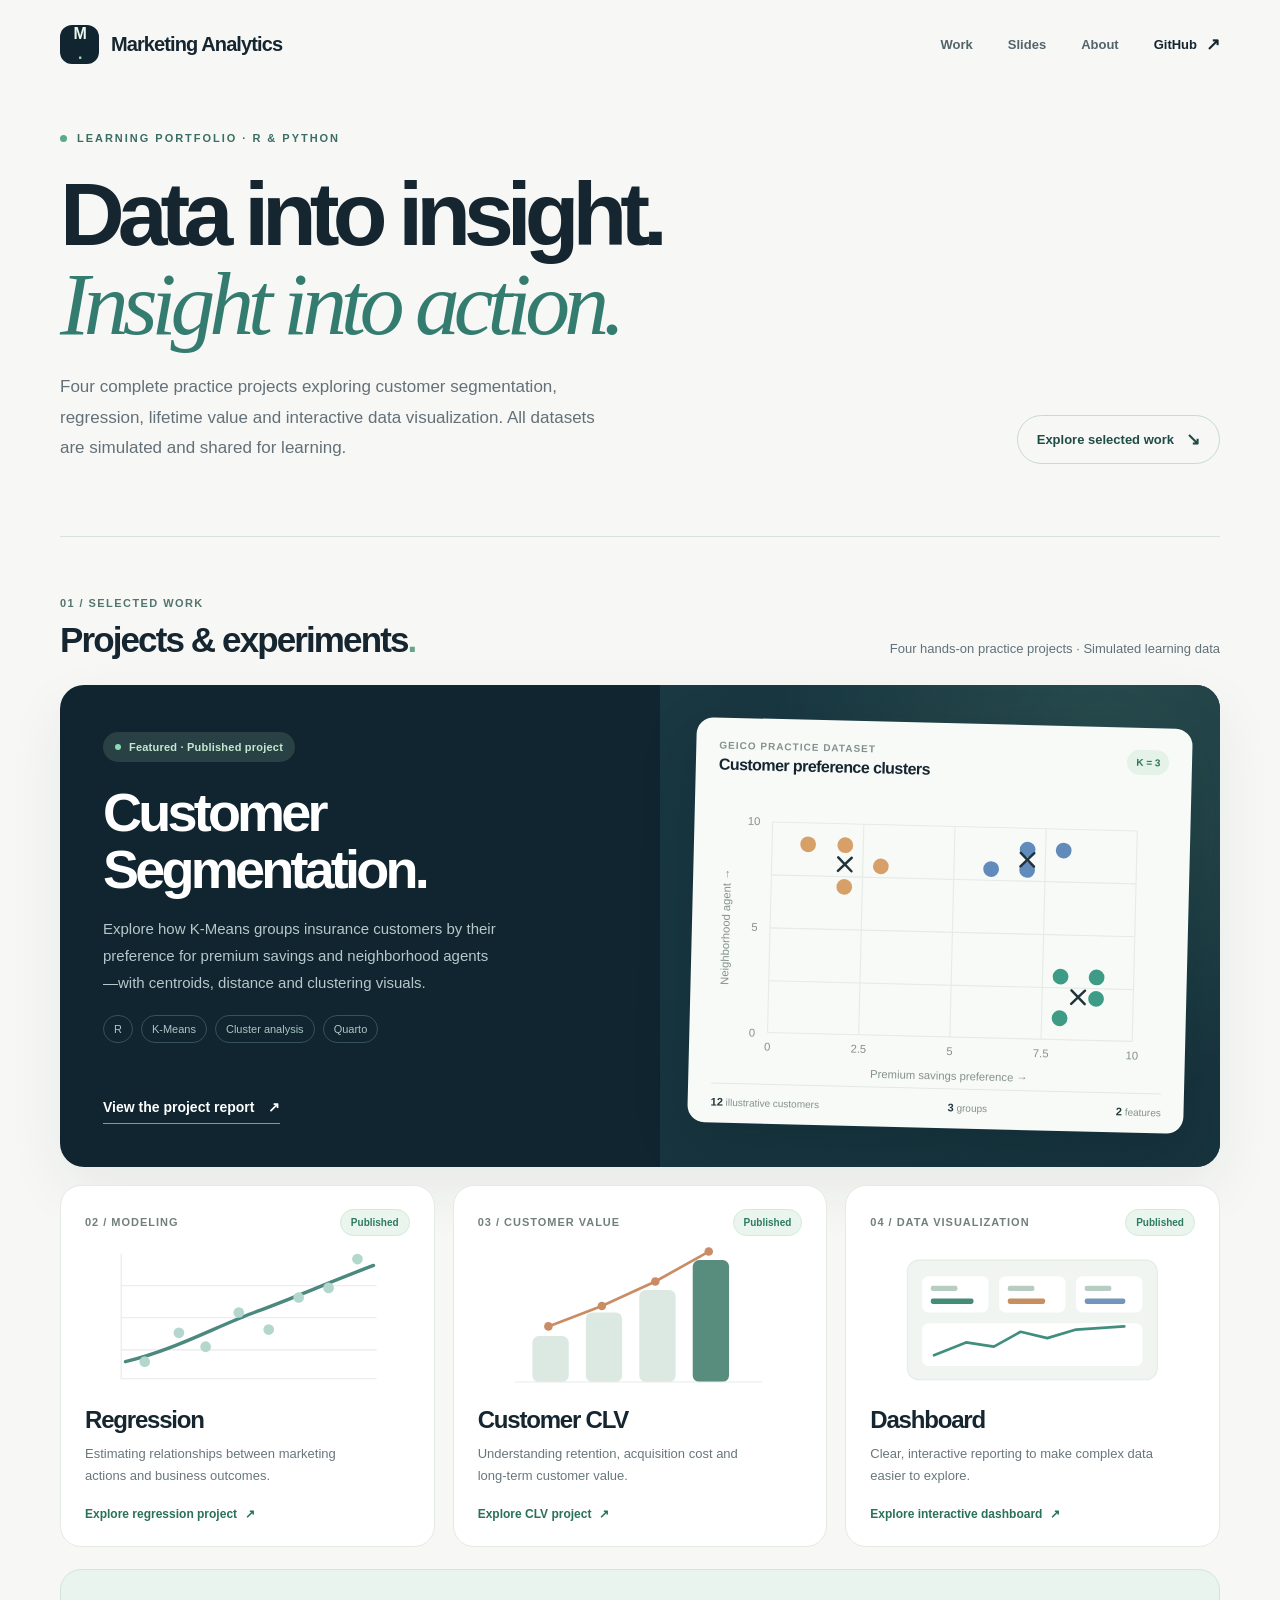
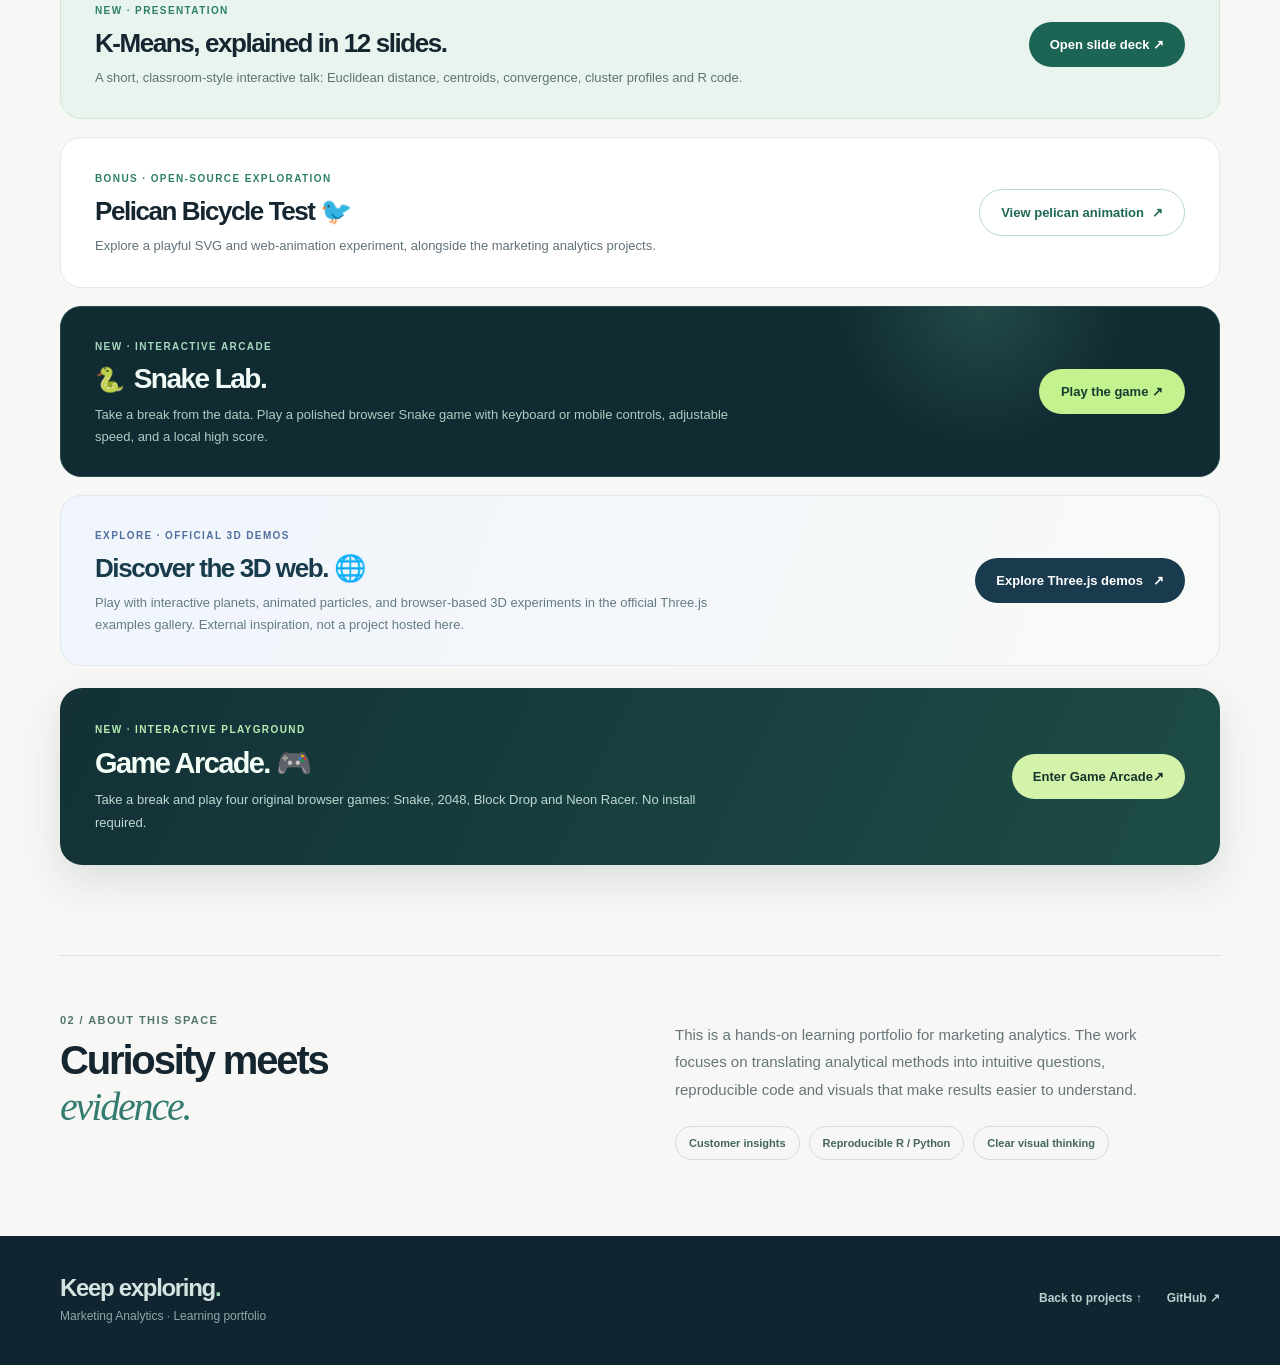
==== commit 65d66de2: "Add Game Arcade entry to portfolio while keeping existing projects" ====
--- a/index.html
+++ b/index.html
@@ -120,6 +120,15 @@
     .threejs-link{display:inline-flex;align-items:center;gap:10px;flex-shrink:0;padding:15px 21px;border-radius:99px;background:#193b4d;color:#fff;font-size:13px;font-weight:750;white-space:nowrap;transition:background .18s,transform .18s}
     .threejs-link:hover{background:#315d77;transform:translateY(-2px)}
     @media(max-width:650px){.threejs-banner{display:block;padding:23px}.threejs-link{margin-top:19px}}
+  
+    /* Game Arcade entry — added without replacing the existing portfolio */
+    .arcade-feature{margin-top:22px;padding:31px 35px;display:flex;justify-content:space-between;align-items:center;gap:24px;border-radius:22px;background:linear-gradient(115deg,#133137,#1d4c46);color:#f3fff6;box-shadow:0 16px 42px #12332d20}
+    .arcade-feature .kicker{font-size:10px;font-weight:800;letter-spacing:.14em;color:#b8edb3;text-transform:uppercase}
+    .arcade-feature h3{font-size:29px;letter-spacing:-.055em;margin:9px 0 9px}
+    .arcade-feature p{font-size:13px;color:#c0d8d2;line-height:1.7;max-width:650px;margin:0}
+    .arcade-feature a{display:inline-flex;flex-shrink:0;align-items:center;padding:15px 21px;border-radius:999px;background:#d4f3aa;color:#17332d;font-size:13px;font-weight:800}
+    .arcade-feature a:hover{background:#f0ffcd}
+    @media(max-width:650px){.arcade-feature{display:block;padding:24px}.arcade-feature a{margin-top:20px}}
   </style>
 </head>
 <body>
@@ -251,6 +260,14 @@
           </div>
           <a class="threejs-link" href="https://threejs.org/examples/" target="_blank" rel="noopener noreferrer" aria-label="Explore official Three.js 3D examples in a new tab">Explore Three.js demos <span aria-hidden="true">↗</span></a>
         </article>
+        <article class="arcade-feature" aria-label="Game Arcade: four browser games">
+          <div>
+            <span class="kicker">NEW · INTERACTIVE PLAYGROUND</span>
+            <h3>Game Arcade. <span aria-hidden="true">🎮</span></h3>
+            <p>Take a break and play four original browser games: Snake, 2048, Block Drop and Neon Racer. No install required.</p>
+          </div>
+          <a href="./arcade.html">Enter Game Arcade <span aria-hidden="true">↗</span></a>
+        </article>
       </section>
       <section id="about" class="about" aria-labelledby="about-heading">
         <div><div class="section-kicker">02 / About this space</div><h2 id="about-heading">Curiosity meets<br><span style="font-family:Georgia,serif;font-weight:400;font-style:italic;color:#357c70">evidence.</span></h2></div>
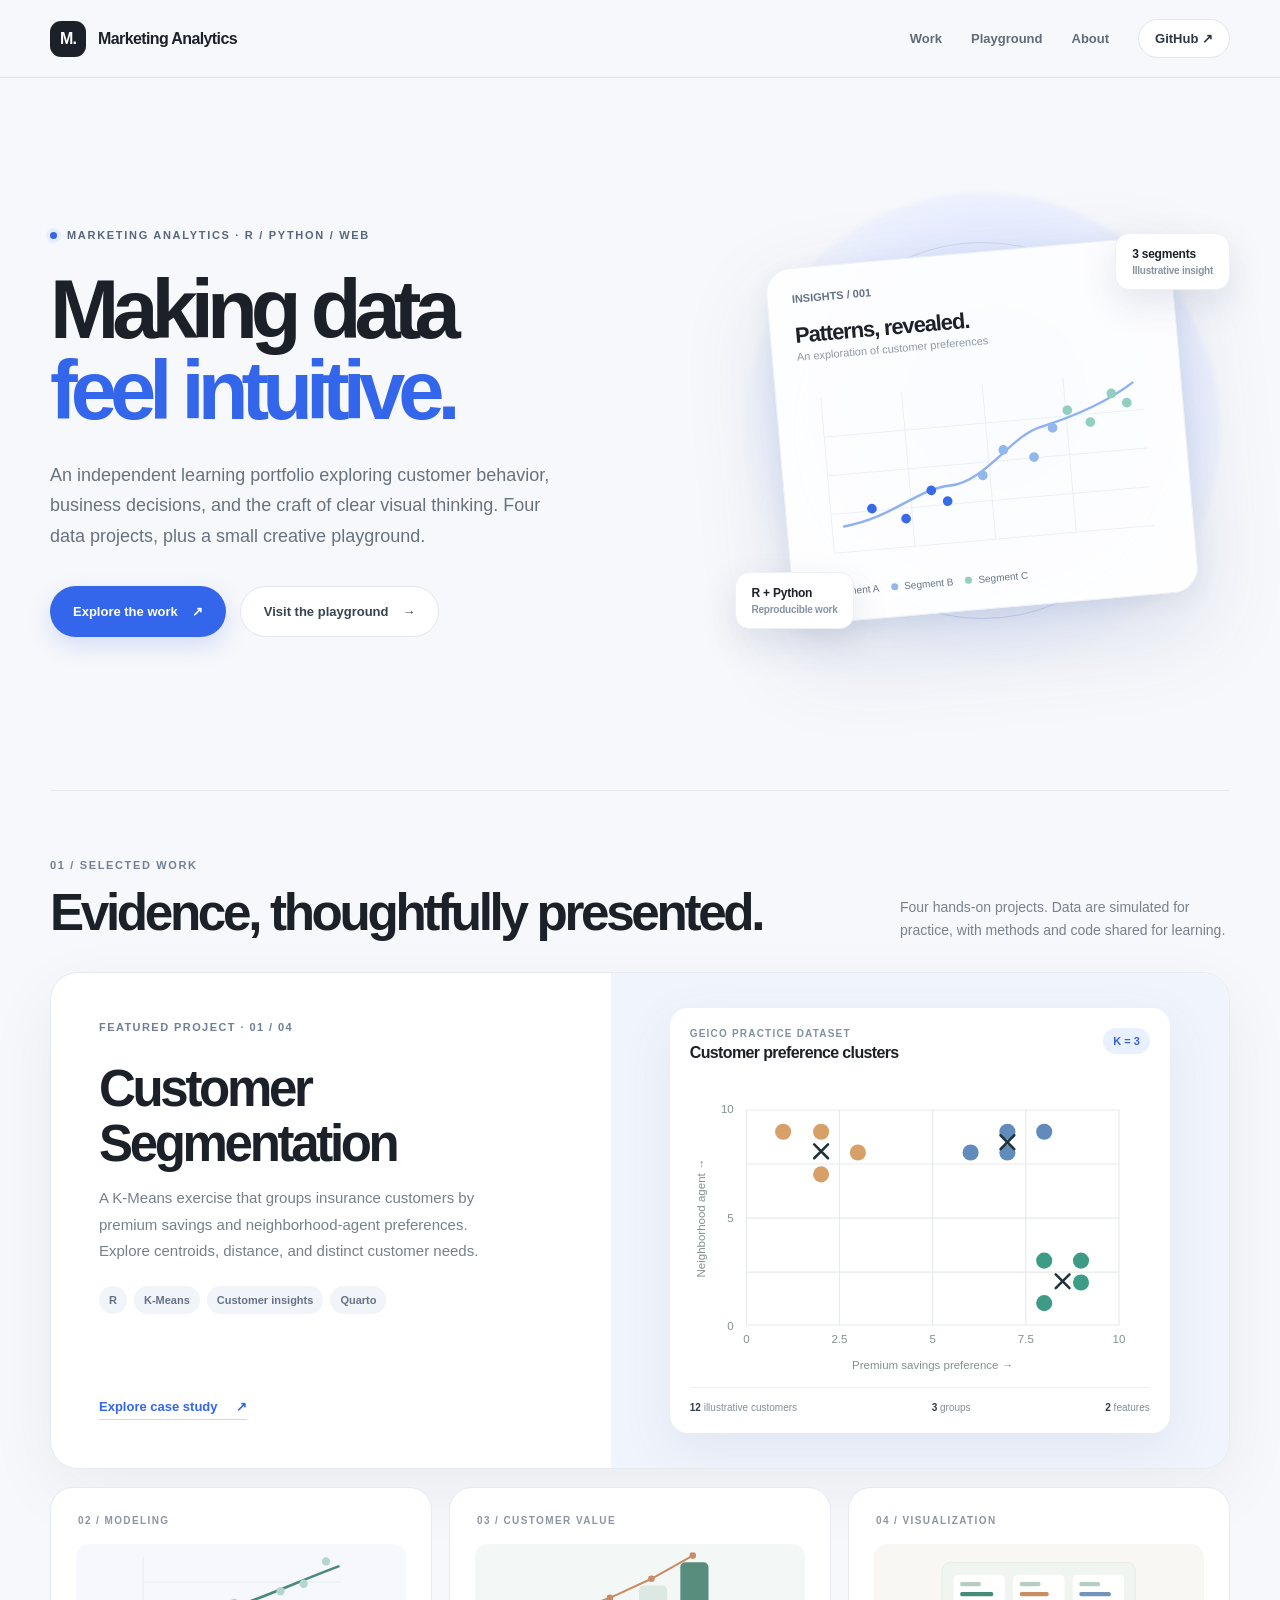
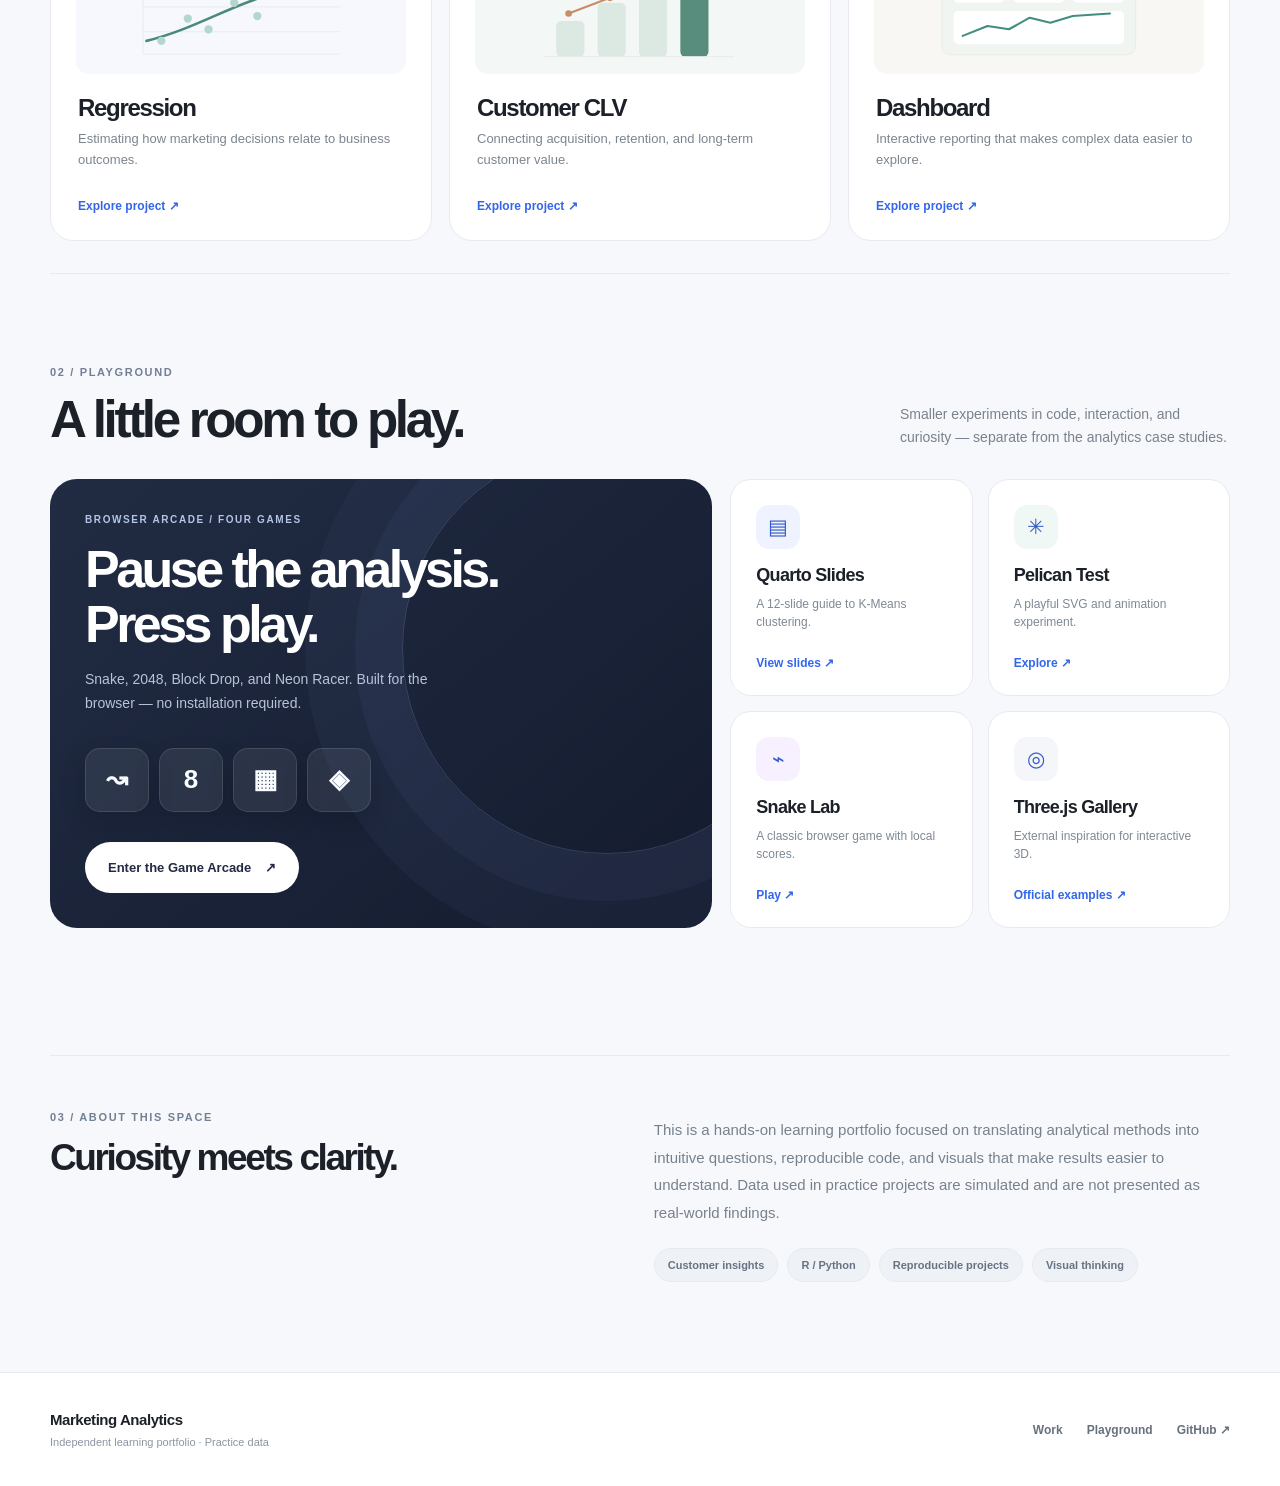
==== commit e398bf1c: "Design: rebuild portfolio homepage with unified hierarchy and playground" ====
--- a/index.html
+++ b/index.html
@@ -3,173 +3,183 @@
 <head>
   <meta charset="utf-8">
   <meta name="viewport" content="width=device-width, initial-scale=1">
-  <meta name="theme-color" content="#f7f8f5">
-  <meta name="description" content="A learning portfolio featuring projects in marketing analytics, customer segmentation, regression, lifetime value, and data visualization.">
-  <title>Marketing Analytics — Selected Work</title>
+  <meta name="theme-color" content="#f7f8fb">
+  <meta name="description" content="A thoughtful portfolio of marketing analytics projects, reproducible R and Python work, interactive experiments and browser games.">
+  <title>Marketing Analytics — Portfolio & Playground</title>
   <style>
-    :root {
-      --ink:#162631;--secondary:#61717a;--paper:#f7f8f5;--surface:#fff;--line:#e4eae6;
-      --dark:#10252f;--forest:#245f5b;--mint:#d0e9de;--accent:#ccf2d6;--orange:#d58f61;
-      --shadow:0 22px 58px rgba(22,38,49,.07);
+    :root{
+      color-scheme:light;
+      --ink:#1c2028;--muted:#636c78;--subtle:#89919c;--paper:#f7f8fb;
+      --white:#fff;--line:#e7e9ee;--blue:#3466eb;--dark:#171d2b;
+      --radius:24px;--shadow:0 22px 70px rgba(24,36,65,.06)
     }
-    *{box-sizing:border-box}
+    *,*::before,*::after{box-sizing:border-box}
     html{scroll-behavior:smooth}
-    body{margin:0;background:var(--paper);color:var(--ink);font-family:-apple-system,BlinkMacSystemFont,"Segoe UI",Inter,Arial,sans-serif;-webkit-font-smoothing:antialiased}
-    a{color:inherit;text-decoration:none} button{font:inherit} button:focus-visible,a:focus-visible{outline:3px solid #9eebc3;outline-offset:4px;border-radius:5px}
-    .container{width:min(1160px,calc(100% - 72px));margin-inline:auto}
-    .topbar{height:88px;display:flex;align-items:center;justify-content:space-between}
-    .brand{display:inline-flex;align-items:center;gap:12px;font-weight:750;letter-spacing:-.045em;font-size:20px}
-    .brand-mark{display:grid;place-items:center;width:39px;height:39px;background:var(--dark);border-radius:12px;color:#eaf7ed;font-size:16px;font-weight:750;letter-spacing:-.08em}
-    .topnav{display:flex;align-items:center;gap:35px;font-size:13px;font-weight:650;color:#53646b}
-    .topnav a:hover{color:var(--forest)}
-    .topnav .nav-cta{color:var(--ink);display:inline-flex;align-items:center;gap:9px}
-    .tiny-arrow{font-size:17px;line-height:1}
-    .hero{padding-top:44px;padding-bottom:72px}
-    .eyebrow{display:flex;gap:10px;align-items:center;color:#3b6d64;font-size:11px;text-transform:uppercase;letter-spacing:.18em;font-weight:760}
-    .eyebrow::before{content:"";height:7px;width:7px;background:#58ab89;border-radius:50%}
-    h1{margin:26px 0 24px;font-size:clamp(53px,7vw,101px);letter-spacing:-.078em;line-height:.995;font-weight:700;max-width:1080px}
-    h1 .serif{font-family:Georgia,"Times New Roman",serif;font-weight:400;font-style:italic;letter-spacing:-.067em;color:#357c70}
-    .hero-bottom{display:flex;justify-content:space-between;gap:26px;align-items:end;margin-top:24px}
-    .hero-intro{max-width:550px;color:#647078;font-size:17px;line-height:1.8;margin:0}
-    .hero-action{display:inline-flex;gap:12px;align-items:center;border:1px solid #c9d8d1;padding:15px 19px;border-radius:999px;white-space:nowrap;color:#204c48;font-size:13px;font-weight:760;transition:transform .18s,border-color .18s,background .18s}
-    .hero-action:hover{transform:translateY(-2px);border-color:#669f8f;background:#eaf4ef}
-    .divider{border:0;border-top:1px solid #d9e1dc;margin:0}
-    .section-top{display:flex;align-items:end;justify-content:space-between;gap:20px;margin:60px 0 25px}
-    .section-kicker{font-size:11px;color:#54756f;letter-spacing:.13em;text-transform:uppercase;font-weight:770;margin-bottom:11px}
-    h2{font-size:35px;letter-spacing:-.054em;line-height:1.15;margin:0;font-weight:700}
-    .section-note{font-size:13px;color:var(--secondary);margin:0 0 4px}
-    .featured{background:var(--dark);border-radius:24px;min-height:445px;display:grid;grid-template-columns:1.07fr 1fr;overflow:hidden;box-shadow:var(--shadow)}
-    .feature-copy{padding:47px 43px 43px;display:flex;flex-direction:column;align-items:start;justify-content:space-between}
-    .pill{display:inline-flex;align-items:center;gap:8px;font-size:11px;font-weight:730;letter-spacing:.02em;padding:9px 12px;border-radius:100px;background:rgba(205,242,214,.13);color:#c4e9d0}
-    .pill-dot{width:6px;height:6px;background:#8bdab2;border-radius:50%}
-    .feature-title{color:#fff;font-size:54px;letter-spacing:-.07em;line-height:1.05;margin:22px 0 17px;font-weight:700}
-    .feature-description{color:#b6c8cb;font-size:15px;line-height:1.8;max-width:400px;margin:0}
-    .feature-tags{display:flex;flex-wrap:wrap;gap:8px;margin-top:19px}
-    .feature-tags span{color:#aac6c5;border:1px solid #35515b;border-radius:50px;font-size:11px;padding:7px 10px}
-    .view-case{color:#fff;display:inline-flex;align-items:center;gap:14px;font-size:14px;font-weight:740;margin-top:36px;border-bottom:1px solid #829d98;padding-bottom:8px}
-    .view-case:hover{color:#aaf0c7;border-color:#aaf0c7}
-    .feature-visual{padding:38px 32px;display:flex;align-items:center;justify-content:center;background:radial-gradient(circle at 80% 15%,rgba(98,158,129,.22),transparent 55%),linear-gradient(140deg,#193842,#17333d)}
-    .chart-panel{width:100%;background:#f8faf8;border-radius:17px;padding:22px 23px 15px;box-shadow:0 18px 54px #00171e33;transform:rotate(1.4deg)}
-    .chart-header{display:flex;justify-content:space-between;align-items:start;gap:8px}
-    .chart-kicker{font-size:10px;letter-spacing:.1em;text-transform:uppercase;color:#82918f;font-weight:720}
-    .chart-title{font-size:16px;letter-spacing:-.035em;font-weight:740;margin-top:5px}
-    .chart-side{font-size:10px;background:#e4f2e8;color:#2a765d;border-radius:40px;padding:7px 9px;font-weight:720}
-    .chart{display:block;width:100%;height:auto;margin:10px 0 1px;overflow:visible}
-    .chart circle{transition:cx .38s,cy .38s,fill .38s}
-    .chart-statline{display:flex;justify-content:space-between;border-top:1px solid #e2e8e5;padding-top:12px;gap:10px;font-size:10px;color:#84918e}
-    .chart-statline strong{color:#25383c;font-size:11px}
-    .projects{display:grid;grid-template-columns:repeat(3,minmax(0,1fr));gap:18px;margin-top:18px}
-    .project-card{background:#fff;border:1px solid var(--line);border-radius:21px;min-height:340px;padding:23px 24px 25px;display:flex;flex-direction:column;overflow:hidden;transition:transform .18s,box-shadow .18s}
-    .project-card:hover{transform:translateY(-3px);box-shadow:0 16px 40px #223d3220}
-    .card-head{display:flex;justify-content:space-between;align-items:center}
-    .card-category{font-size:11px;color:#71807d;font-weight:700;letter-spacing:.09em;text-transform:uppercase}
-    .card-state{font-size:10px;border:1px solid #e6e9e4;border-radius:30px;padding:7px 10px;color:#71807d;font-weight:650}
-    .mini-viz{height:150px;display:grid;place-items:center;margin:10px -2px 10px}
-    .mini-viz svg{width:100%;max-height:155px}
-    .project-title{font-size:24px;font-weight:750;letter-spacing:-.05em;margin:0 0 9px}
-    .project-desc{font-size:13px;color:#68777c;line-height:1.7;margin:0;max-width:290px}
-    .card-bottom{margin-top:auto;padding-top:20px;color:#9aa5a3;font-size:12px;font-weight:700}
-    .about{margin-top:90px;padding:58px 0 76px;border-top:1px solid #d9e1dc;display:grid;grid-template-columns:1fr 1fr;gap:70px}
-    .about h2{font-size:40px;line-height:1.16;max-width:390px}
-    .about p{margin:7px 0 0;color:#66757a;line-height:1.85;font-size:15px;max-width:500px}
-    .principles{margin-top:22px;display:flex;gap:9px;flex-wrap:wrap}
-    .principles span{border:1px solid #d2ded8;border-radius:50px;padding:10px 13px;font-size:11px;color:#43655d;font-weight:680}
-    footer{background:#10252f;color:#d3e3e0;padding:38px 0 42px}
-    .footer-inner{display:flex;justify-content:space-between;align-items:center;gap:20px}
-    .footer-title{font-size:24px;letter-spacing:-.055em;font-weight:740}
-    .footer-note{font-size:12px;color:#8ca9ab;margin-top:7px}
-    .footer-links{display:flex;gap:25px;font-size:12px;color:#b9d0ce;font-weight:660}
-    .footer-links a:hover{color:white}
-    @media(max-width:950px){.featured{grid-template-columns:1fr}.feature-copy{min-height:365px}.feature-visual{padding:40px}.chart-panel{max-width:500px}.projects{grid-template-columns:1fr 1fr}.projects .project-card:last-child{grid-column:1 / -1}.mini-viz{height:165px}}
-    @media(max-width:650px){.container{width:calc(100% - 38px)}.topbar{height:76px}.topnav{gap:17px}.topnav a:first-child{display:none}.topnav .nav-cta{gap:4px}.brand{font-size:17px;gap:9px}.brand-mark{width:34px;height:34px;font-size:14px}.hero{padding-top:32px;padding-bottom:47px}h1{font-size:clamp(48px,12vw,71px);letter-spacing:-.073em}.hero-bottom{display:block}.hero-intro{font-size:15px;line-height:1.75}.hero-action{margin-top:23px}.section-top{margin:45px 0 20px}.section-note{display:none}h2{font-size:29px}.featured{border-radius:18px}.feature-copy{padding:31px 27px;min-height:355px}.feature-title{font-size:43px}.feature-description{font-size:14px}.feature-visual{padding:25px}.chart-panel{padding:18px}.projects{grid-template-columns:1fr}.projects .project-card:last-child{grid-column:auto}.project-card{min-height:315px}.about{grid-template-columns:1fr;gap:17px;margin-top:54px;padding:48px 0 54px}.about h2{font-size:34px}.footer-inner{align-items:start;flex-direction:column}.footer-links{gap:20px}}
-    @media(prefers-reduced-motion:reduce){*,*:before,*:after{scroll-behavior:auto!important;transition:none!important;animation:none!important}}
-
-    .talk-banner{margin-top:22px;padding:30px 34px;background:#e8f4ed;border:1px solid #d1e6d8;border-radius:21px;display:flex;align-items:center;justify-content:space-between;gap:28px}
-    .talk-eyebrow{color:#2e8065;letter-spacing:.14em;font-size:10px;font-weight:800}
-    .talk-banner h3{font-size:26px;letter-spacing:-.055em;margin:10px 0 8px}
-    .talk-banner p{font-size:13px;color:#5d7471;line-height:1.65;max-width:650px;margin:0}
-    .talk-link{background:#1c6454;color:#fff;flex-shrink:0;border-radius:50px;padding:15px 21px;font-size:13px;font-weight:750;white-space:nowrap}
-    .talk-link:hover{background:#174c40}
-    @media(max-width:650px){.talk-banner{padding:23px;display:block}.talk-link{display:inline-block;margin-top:20px}}
-
-    /* Bonus project: pelican animation */
-    .pelican-banner{margin-top:18px;padding:30px 34px;background:var(--surface);border:1px solid var(--line);border-radius:21px;display:flex;align-items:center;justify-content:space-between;gap:28px}
-    .pelican-banner h3{font-size:26px;letter-spacing:-.055em;margin:10px 0 8px}
-    .pelican-banner p{font-size:13px;color:var(--secondary);line-height:1.7;max-width:650px;margin:0}
-    .pelican-link{display:inline-flex;align-items:center;gap:8px;flex-shrink:0;border:1px solid #b8d8c8;border-radius:50px;padding:15px 21px;font-size:13px;font-weight:750;color:#1e6855;white-space:nowrap;transition:background .18s,transform .18s}
-    .pelican-link:hover{background:#e8f4ed;transform:translateY(-2px)}
-    @media(max-width:650px){.pelican-banner{padding:23px;display:block}.pelican-link{margin-top:20px}}
-
-    /* Snake Lab: additional arcade showcase; original site layout is unchanged. */
-    .arcade-banner{margin-top:18px;padding:29px 34px;background:#102b31;border-radius:21px;display:flex;gap:26px;align-items:center;justify-content:space-between;position:relative;overflow:hidden;border:1px solid #254d50}
-    .arcade-banner:before{content:"";position:absolute;width:290px;height:290px;right:8%;top:-150px;border-radius:50%;background:radial-gradient(circle,#78cda930,transparent 72%);pointer-events:none}
-    .arcade-copy{position:relative;z-index:1}
-    .arcade-eyebrow{font-size:10px;color:#a8d8bd;letter-spacing:.14em;font-weight:780}
-    .arcade-banner h3{color:#f2faf5;font-size:28px;letter-spacing:-.055em;margin:9px 0}
-    .arcade-banner p{font-size:13px;color:#b1cbc4;line-height:1.65;max-width:650px;margin:0}
-    .arcade-link{position:relative;z-index:1;flex-shrink:0;padding:15px 22px;background:#c4f28f;color:#173d31;font-size:13px;font-weight:800;border-radius:99px;transition:transform .15s}
-    .arcade-link:hover{transform:translateY(-2px)}
-    .arcade-emoji{font-size:24px;margin-right:4px}
-    @media(max-width:650px){.arcade-banner{display:block;padding:24px}.arcade-link{display:inline-block;margin-top:19px}}
-
-    /* Curated external resource: official Three.js examples */
-    .threejs-banner{margin-top:18px;padding:29px 34px;background:linear-gradient(110deg,#f0f5fd,#f8faf7);border:1px solid #dfe8eb;border-radius:21px;display:flex;align-items:center;justify-content:space-between;gap:28px}
-    .threejs-banner .threejs-eyebrow{font-size:10px;color:#516fa0;letter-spacing:.14em;font-weight:800}
-    .threejs-banner h3{font-size:26px;letter-spacing:-.055em;margin:10px 0 8px;color:#183c4b}
-    .threejs-banner p{font-size:13px;color:#657b85;line-height:1.7;max-width:650px;margin:0}
-    .threejs-link{display:inline-flex;align-items:center;gap:10px;flex-shrink:0;padding:15px 21px;border-radius:99px;background:#193b4d;color:#fff;font-size:13px;font-weight:750;white-space:nowrap;transition:background .18s,transform .18s}
-    .threejs-link:hover{background:#315d77;transform:translateY(-2px)}
-    @media(max-width:650px){.threejs-banner{display:block;padding:23px}.threejs-link{margin-top:19px}}
-  
-    /* Game Arcade entry — added without replacing the existing portfolio */
-    .arcade-feature{margin-top:22px;padding:31px 35px;display:flex;justify-content:space-between;align-items:center;gap:24px;border-radius:22px;background:linear-gradient(115deg,#133137,#1d4c46);color:#f3fff6;box-shadow:0 16px 42px #12332d20}
-    .arcade-feature .kicker{font-size:10px;font-weight:800;letter-spacing:.14em;color:#b8edb3;text-transform:uppercase}
-    .arcade-feature h3{font-size:29px;letter-spacing:-.055em;margin:9px 0 9px}
-    .arcade-feature p{font-size:13px;color:#c0d8d2;line-height:1.7;max-width:650px;margin:0}
-    .arcade-feature a{display:inline-flex;flex-shrink:0;align-items:center;padding:15px 21px;border-radius:999px;background:#d4f3aa;color:#17332d;font-size:13px;font-weight:800}
-    .arcade-feature a:hover{background:#f0ffcd}
-    @media(max-width:650px){.arcade-feature{display:block;padding:24px}.arcade-feature a{margin-top:20px}}
+    body{margin:0;background:var(--paper);color:var(--ink);font-family:-apple-system,BlinkMacSystemFont,"SF Pro Display","Segoe UI",Inter,Arial,sans-serif;-webkit-font-smoothing:antialiased}
+    a{color:inherit;text-decoration:none}
+    a:focus-visible{outline:3px solid #7198ff;outline-offset:4px;border-radius:8px}
+    ::selection{background:#dce5ff}
+    .wrap{width:min(1180px,calc(100% - 80px));margin:auto}
+    .site-nav{height:78px;border-bottom:1px solid rgba(222,225,231,.84);background:rgba(247,248,251,.86);backdrop-filter:blur(18px);-webkit-backdrop-filter:blur(18px);position:sticky;top:0;z-index:20}
+    .nav-inner{height:100%;display:flex;align-items:center;justify-content:space-between;gap:24px}
+    .brand{display:flex;align-items:center;gap:12px;min-width:0;font-size:16px;font-weight:740;letter-spacing:-.038em}
+    .brand-mark{width:36px;height:36px;display:grid;place-items:center;background:var(--ink);color:#fff;border-radius:11px;font-weight:730;letter-spacing:-.05em}
+    .nav-links{display:flex;align-items:center;gap:29px;font-size:13px;font-weight:600;color:#626b77}
+    .nav-links a:hover,.footer-links a:hover{color:var(--blue)}
+    .nav-links .github{background:#fff;border:1px solid #e1e5ec;padding:11px 16px;border-radius:999px;color:#303744;transition:box-shadow .2s,transform .2s}
+    .nav-links .github:hover{box-shadow:0 8px 24px rgba(37,53,94,.08);transform:translateY(-1px)}
+    .hero{display:grid;grid-template-columns:1.12fr .88fr;align-items:center;gap:54px;padding:105px 0 112px}
+    .eyebrow{display:inline-flex;align-items:center;gap:10px;font-size:11px;font-weight:750;letter-spacing:.155em;text-transform:uppercase;color:#56677d}
+    .eyebrow::before{content:"";width:7px;height:7px;background:var(--blue);border-radius:50%;box-shadow:0 0 0 4px #e7edff}
+    h1{font-size:clamp(61px,6.5vw,100px);line-height:.98;letter-spacing:-.084em;font-weight:750;margin:26px 0 28px}
+    h1 .accent{color:var(--blue)}
+    .hero-copy{font-size:18px;line-height:1.7;color:#68727e;max-width:520px;margin:0}
+    .hero-actions{display:flex;gap:14px;flex-wrap:wrap;margin-top:34px}
+    .button{display:inline-flex;align-items:center;justify-content:center;gap:14px;padding:15px 23px;min-height:51px;border-radius:999px;font-size:13px;font-weight:720;transition:transform .2s,background .2s,box-shadow .2s}
+    .button:hover{transform:translateY(-2px)}
+    .button.primary{background:var(--blue);color:white;box-shadow:0 9px 25px rgba(52,102,235,.18)}
+    .button.primary:hover{background:#2754d2;box-shadow:0 12px 30px rgba(52,102,235,.22)}
+    .button.secondary{background:#fff;border:1px solid #e2e5eb;color:#394451}
+    .button.secondary:hover{background:#f0f3fa}
+    .hero-art{min-width:0;position:relative;aspect-ratio:1/1;display:grid;place-items:center;isolation:isolate}
+    .hero-art::before{content:"";position:absolute;inset:2%;border-radius:50%;background:radial-gradient(circle at 53% 43%,#cddcff 3%,#e9eeff 49%,transparent 73%);filter:blur(2px);z-index:-2}
+    .hero-art::after{content:"";position:absolute;inset:12%;border:1px solid #cdd8f1;border-radius:50%;z-index:-1}
+    .hero-pane{width:82%;transform:rotate(-5deg);background:rgba(255,255,255,.91);border:1px solid #eff1f5;border-radius:25px;box-shadow:0 34px 90px #284b8f26,0 7px 22px #26427412;padding:24px;transition:transform .35s}
+    .hero-pane:hover{transform:rotate(-2deg) translateY(-4px)}
+    .pane-meta{display:flex;align-items:center;justify-content:space-between;gap:10px;font-size:11px;font-weight:650;color:#647188}
+    .pane-dots{display:flex;gap:5px}.pane-dots i{width:7px;height:7px;display:block;border-radius:50%;background:#d9dfeb}.pane-dots i:first-child{background:#b2c6f8}
+    .pane-name{font-size:22px;letter-spacing:-.05em;font-weight:740;margin:18px 0 2px}
+    .pane-caption{font-size:11px;color:#9099a9}
+    .hero-svg{width:100%;height:auto;display:block;margin:10px 0}
+    .pane-legend{display:flex;gap:12px;flex-wrap:wrap;font-size:10px;color:#697685;margin-top:10px}
+    .pane-legend span::before{content:"";width:7px;height:7px;border-radius:50%;display:inline-block;background:#396be9;margin-right:6px}.pane-legend span:nth-child(2)::before{background:#91b7ed}.pane-legend span:nth-child(3)::before{background:#93cfc1}
+    .floating-chip{position:absolute;background:#fff;box-shadow:0 14px 36px #34497920;border:1px solid #edf0f6;border-radius:14px;padding:13px 16px;font-size:12px;font-weight:750;letter-spacing:-.02em}
+    .floating-chip small{font-size:10px;color:#8793a2;font-weight:550;display:block;margin-top:4px}.chip-a{top:10%;right:0}.chip-b{bottom:10%;left:0}
+    .section{padding:68px 0 32px;border-top:1px solid var(--line);scroll-margin-top:90px}
+    .section-head{display:flex;justify-content:space-between;align-items:end;gap:24px;margin-bottom:30px}
+    .section-label{font-size:11px;font-weight:750;text-transform:uppercase;letter-spacing:.15em;color:#718094;margin-bottom:14px}
+    h2{margin:0;font-size:clamp(37px,4vw,55px);line-height:1.11;letter-spacing:-.065em;font-weight:740}
+    .section-note{max-width:330px;font-size:14px;line-height:1.65;color:#78828e;margin:0}
+    .feature{display:grid;grid-template-columns:.95fr 1.05fr;min-height:420px;border-radius:28px;overflow:hidden;background:#fff;border:1px solid #e7eaf0;box-shadow:var(--shadow)}
+    .feature-copy{padding:48px;display:flex;flex-direction:column;align-items:start}
+    .project-index{font-size:11px;letter-spacing:.13em;text-transform:uppercase;font-weight:760;color:#6e7f97}
+    .feature-title{font-size:clamp(34px,4vw,51px);line-height:1.08;letter-spacing:-.065em;margin:28px 0 14px;font-weight:735}
+    .feature-desc{font-size:15px;color:#75808a;line-height:1.76;max-width:380px;margin:0}
+    .tags{display:flex;gap:7px;flex-wrap:wrap;margin:21px 0 23px}
+    .tags span{font-size:11px;padding:8px 10px;border-radius:50px;background:#f1f4f8;color:#667387;font-weight:650}
+    .text-link{margin-top:auto;font-size:13px;font-weight:750;color:var(--blue);border-bottom:1px solid #ccd8fb;padding-bottom:5px;display:inline-flex;gap:18px;align-items:center}
+    .text-link:hover{border-color:var(--blue)}
+    .feature-art{background:#f0f4fc;display:grid;place-items:center;padding:35px;min-width:0}
+    .chart-panel{width:min(100%,500px);background:#fff;border-radius:18px;padding:20px;box-shadow:0 18px 50px #627da81c}
+    .chart-header{display:flex;align-items:start;justify-content:space-between;gap:12px}
+    .chart-kicker{font-size:10px;text-transform:uppercase;letter-spacing:.12em;color:#8490a0;font-weight:700}
+    .chart-title{font-size:16px;font-weight:740;letter-spacing:-.04em;margin-top:5px}
+    .chart-side{font-size:11px;padding:7px 10px;border-radius:50px;background:#e9f0ff;color:#3762d8;font-weight:750}
+    svg.chart{display:block;width:100%;height:auto;margin:10px 0}
+    .chart-statline{display:flex;justify-content:space-between;gap:8px;border-top:1px solid #edf0f4;padding-top:14px;color:#82909a;font-size:10px}
+    .chart-statline strong{color:#303c4b;font-weight:750}
+    .work-grid{display:grid;grid-template-columns:repeat(3,minmax(0,1fr));gap:17px;margin-top:18px}
+    .work-card{background:white;border:1px solid #e7eaf0;border-radius:23px;overflow:hidden;min-width:0;transition:transform .22s,box-shadow .22s}
+    .work-card:hover{transform:translateY(-4px);box-shadow:0 18px 48px #1d326016}
+    .work-card a{display:flex;flex-direction:column;height:100%;min-height:352px;padding:27px}
+    .work-card .num{font-size:10px;text-transform:uppercase;letter-spacing:.14em;font-weight:760;color:#8b95a3}
+    .mini-viz{display:grid;place-items:center;height:130px;margin:18px -2px 12px;border-radius:13px;background:#f6f8fd}
+    .mini-viz svg{max-height:120px;width:92%}
+    .work-card:nth-child(2) .mini-viz{background:#f3f8f7}.work-card:nth-child(3) .mini-viz{background:#f9f7f4}
+    .work-card h3{font-size:24px;letter-spacing:-.055em;margin:8px 0 6px;font-weight:750}
+    .work-card p{margin:0;color:#7b8590;font-size:13px;line-height:1.65}
+    .card-cta{margin-top:auto;padding-top:20px;color:var(--blue);font-size:12px;font-weight:750}
+    .lab{padding-top:92px}
+    .lab-grid{display:grid;grid-template-columns:1.14fr .86fr;gap:18px}
+    .lab-hero{position:relative;background:linear-gradient(140deg,#212c43,#141b2e);color:#fff;border-radius:27px;padding:35px;min-height:436px;overflow:hidden;display:flex;flex-direction:column;align-items:start;isolation:isolate}
+    .lab-hero::after{content:"";position:absolute;width:410px;height:410px;right:-100px;top:-35px;border:1px solid #b7d1ff2f;border-radius:50%;box-shadow:0 0 0 47px #8aaeff0c,0 0 0 97px #96b0f00a;z-index:-1}
+    .lab-kicker{font-size:10px;color:#b4c4e6;letter-spacing:.16em;font-weight:760}
+    .lab-hero h3{font-size:clamp(36px,4.1vw,52px);line-height:1.07;letter-spacing:-.068em;font-weight:740;margin:17px 0 15px}
+    .lab-hero p{font-size:14px;line-height:1.7;color:#b8c3d9;max-width:350px;margin:0}
+    .game-tiles{display:flex;gap:10px;margin:32px 0 30px;position:relative}
+    .game-tiles span{width:64px;height:64px;display:grid;place-items:center;border-radius:15px;background:#ffffff13;border:1px solid #ffffff1d;color:#f9fdff;font-size:26px;font-weight:750;box-shadow:0 12px 26px #050a1726}
+    .lab-hero .button{margin-top:auto;background:#fff;color:#212b43}
+    .lab-hero .button:hover{background:#e5ecff}
+    .lab-side{display:grid;grid-template-columns:1fr 1fr;gap:15px}
+    .lab-card{background:white;border:1px solid #e7eaf0;border-radius:21px;padding:25px;display:flex;flex-direction:column;gap:9px;min-height:210px;transition:transform .2s,box-shadow .2s}
+    .lab-card:hover{transform:translateY(-3px);box-shadow:0 15px 38px #1e336714}
+    .lab-icon{width:44px;height:44px;display:grid;place-items:center;border-radius:13px;background:#eff3ff;font-size:21px;color:#365bca}
+    .lab-card:nth-child(2) .lab-icon{background:#eff8f4}.lab-card:nth-child(3) .lab-icon{background:#f7f1ff}.lab-card:nth-child(4) .lab-icon{background:#f5f6fa}
+    .lab-card h3{font-size:18px;letter-spacing:-.04em;margin:7px 0 0}
+    .lab-card p{font-size:12px;color:#7e8995;line-height:1.55;margin:0}
+    .lab-card .arrow{color:var(--blue);font-size:12px;font-weight:760;margin-top:auto;padding-top:3px}
+    .about{display:grid;grid-template-columns:1fr 1.1fr;gap:80px;margin-top:95px;padding:55px 0 90px;border-top:1px solid var(--line);scroll-margin-top:90px}
+    .about h2{font-size:37px}
+    .about p{font-size:15px;color:#77818d;line-height:1.86;margin:5px 0 0}
+    .about-tags{display:flex;gap:9px;flex-wrap:wrap;margin-top:21px}
+    .about-tags span{background:#eef1f6;border:1px solid #e7ebf1;padding:10px 13px;border-radius:99px;font-size:11px;color:#677383;font-weight:650}
+    footer{border-top:1px solid #e7eaf0;background:#fff}
+    .footer-inner{min-height:113px;display:flex;align-items:center;justify-content:space-between;gap:20px}
+    .footer-brand{font-size:15px;font-weight:750;letter-spacing:-.03em}
+    .footer-brand small{display:block;font-size:11px;font-weight:450;color:#8b95a0;margin-top:8px;letter-spacing:0}
+    .footer-links{display:flex;gap:24px;font-size:12px;color:#67717e;font-weight:630}
+    @media(max-width:1050px){.hero{grid-template-columns:1fr 1fr;gap:20px}.feature-copy{padding:35px}.lab-grid{grid-template-columns:1fr}.lab-hero{min-height:360px}.lab-side{grid-template-columns:repeat(4,1fr)}.lab-card{min-height:200px;padding:19px}}
+    @media(max-width:800px){.wrap{width:calc(100% - 48px)}.hero{padding:75px 0;grid-template-columns:1fr}.hero-art{max-width:510px;width:100%;margin:20px auto 0;aspect-ratio:1.25}.hero-pane{width:72%}.feature{grid-template-columns:1fr}.feature-art{min-height:350px}.work-grid{grid-template-columns:1fr 1fr}.work-card:last-child{grid-column:1 / -1}.lab-side{grid-template-columns:1fr 1fr}.about{gap:35px}}
+    @media(max-width:560px){.wrap{width:calc(100% - 36px)}.site-nav{height:68px}.nav-inner{gap:10px}.brand{font-size:13px;gap:9px}.brand-mark{width:32px;height:32px}.nav-links{gap:13px;font-size:12px}.nav-links .github{display:none}.nav-links a[href="#about"]{display:none}.hero{padding:64px 0 58px}.hero h1{font-size:clamp(56px,12vw,76px)}.hero-copy{font-size:16px}.hero-art{margin-top:18px;aspect-ratio:1.06}.hero-pane{width:86%;padding:16px}.floating-chip{display:none}.section{padding-top:50px}.section-head{display:block;margin-bottom:24px}.section-note{margin-top:13px}.feature-copy{padding:29px 25px}.feature-title{font-size:37px}.feature-art{padding:19px;min-height:290px}.chart-panel{padding:13px}.chart-statline{font-size:9px}.work-grid{grid-template-columns:1fr;gap:13px}.work-card:last-child{grid-column:auto}.work-card a{min-height:325px;padding:23px}.lab{padding-top:75px}.lab-hero{min-height:395px;padding:29px}.game-tiles span{width:57px;height:57px}.lab-side{gap:12px}.lab-card{min-height:201px;padding:17px}.lab-card h3{font-size:17px}.lab-card p{font-size:11px}.about{grid-template-columns:1fr;gap:20px;margin-top:70px;padding:50px 0 70px}.footer-inner{min-height:130px;align-items:start;justify-content:center;flex-direction:column}.footer-links{gap:16px}}
+    @media(prefers-reduced-motion:reduce){html{scroll-behavior:auto}*,*::before,*::after{transition:none!important;animation:none!important}}
   </style>
 </head>
 <body>
-  <div class="container">
-    <header class="topbar">
-      <a class="brand" href="./index.html" aria-label="Marketing Analytics home"><span class="brand-mark">M<span style="color:#99dcb5">.</span></span> Marketing Analytics</a>
-      <nav class="topnav" aria-label="Primary navigation">
-        <a href="#work">Work</a><a href="./kmeans_presentation.html">Slides</a>
-        <a href="#about">About</a>
-        <a class="nav-cta" href="https://github.com/djz1831915699-svg/marketing-analytics" target="_blank" rel="noopener noreferrer">GitHub <span class="tiny-arrow" aria-hidden="true">↗</span></a>
+  <header class="site-nav">
+    <div class="wrap nav-inner">
+      <a class="brand" href="./index.html" aria-label="Marketing Analytics home"><span class="brand-mark">M.</span><span>Marketing Analytics</span></a>
+      <nav class="nav-links" aria-label="Main navigation">
+        <a href="#work">Work</a><a href="#playground">Playground</a><a href="#about">About</a>
+        <a class="github" href="https://github.com/djz1831915699-svg/marketing-analytics" target="_blank" rel="noopener noreferrer">GitHub ↗</a>
       </nav>
-    </header>
-    <main>
-      <section class="hero" aria-labelledby="headline">
-        <div class="eyebrow">Learning portfolio · R &amp; Python</div>
-        <h1 id="headline">Data into insight.<br><span class="serif">Insight into action.</span></h1>
-        <div class="hero-bottom">
-          <p class="hero-intro">Four complete practice projects exploring customer segmentation, regression, lifetime value and interactive data visualization. All datasets are simulated and shared for learning.</p>
-          <a href="#work" class="hero-action">Explore selected work <span class="tiny-arrow" aria-hidden="true">↘</span></a>
-        </div>
-      </section>
-      <hr class="divider">
-      <section id="work" aria-labelledby="work-heading">
-        <div class="section-top">
-          <div><div class="section-kicker">01 / Selected work</div><h2 id="work-heading">Projects &amp; experiments<span style="color:#66a58c">.</span></h2></div>
-          <p class="section-note">Four hands-on practice projects · Simulated learning data</p>
-        </div>
-        <article class="featured" aria-label="Featured project: K-Means clustering">
-          <div class="feature-copy">
-            <div>
-              <div class="pill"><span class="pill-dot"></span> Featured · Published project</div>
-              <h3 class="feature-title">Customer<br>Segmentation.</h3>
-              <p class="feature-description">Explore how K-Means groups insurance customers by their preference for premium savings and neighborhood agents—with centroids, distance and clustering visuals.</p>
-              <div class="feature-tags"><span>R</span><span>K-Means</span><span>Cluster analysis</span><span>Quarto</span></div>
-            </div>
-            <a class="view-case" href="./kmeans_customer_segmentation.html">View the project report <span aria-hidden="true">↗</span></a>
-          </div>
-          <div class="feature-visual">
-            <div class="chart-panel">
-              <div class="chart-header"><div><div class="chart-kicker">Geico practice dataset</div><div class="chart-title">Customer preference clusters</div></div><span class="chart-side">K = 3</span></div>
-              <svg class="chart" viewBox="0 0 400 265" role="img" aria-label="Scatter plot showing three groups of insurance customers: high savings preference, high agent preference, and high preference for both.">
+    </div>
+  </header>
+  <main class="wrap">
+    <section class="hero" aria-labelledby="hero-heading">
+      <div>
+        <div class="eyebrow">Marketing analytics · R / Python / Web</div>
+        <h1 id="hero-heading">Making data<br><span class="accent">feel intuitive.</span></h1>
+        <p class="hero-copy">An independent learning portfolio exploring customer behavior, business decisions, and the craft of clear visual thinking. Four data projects, plus a small creative playground.</p>
+        <div class="hero-actions">
+          <a class="button primary" href="#work">Explore the work <span aria-hidden="true">↗</span></a>
+          <a class="button secondary" href="#playground">Visit the playground <span aria-hidden="true">→</span></a>
+        </div>
+      </div>
+      <div class="hero-art" aria-label="Decorative illustration of an analytics dashboard">
+        <div class="hero-pane">
+          <div class="pane-meta"><span>INSIGHTS / 001</span><span class="pane-dots" aria-hidden="true"><i></i><i></i><i></i></span></div>
+          <div class="pane-name">Patterns, revealed.</div>
+          <div class="pane-caption">An exploration of customer preferences</div>
+          <svg class="hero-svg" viewBox="0 0 440 255" role="img" aria-label="Illustrative data visualization with three sets of points and a trend curve">
+            <g stroke="#e8edf6" stroke-width="1"><path d="M25 34V226H421" fill="none"/><path d="M25 82H421M25 130H421M25 178H421M125 34V226M225 34V226M325 34V226"/></g>
+            <path d="M40 194C102 188 132 156 175 155S255 101 291 93S374 71 410 48" fill="none" stroke="#8db1f5" stroke-width="3" stroke-linecap="round"/>
+            <g fill="#396be9"><circle cx="76" cy="175" r="6"/><circle cx="117" cy="191" r="6"/><circle cx="151" cy="159" r="6"/><circle cx="170" cy="174" r="6"/></g>
+            <g fill="#91b7ed"><circle cx="216" cy="146" r="6"/><circle cx="244" cy="117" r="6"/><circle cx="281" cy="129" r="6"/><circle cx="307" cy="95" r="6"/></g>
+            <g fill="#93cfc1"><circle cx="327" cy="75" r="6"/><circle cx="354" cy="92" r="6"/><circle cx="383" cy="59" r="6"/><circle cx="401" cy="72" r="6"/></g>
+          </svg>
+          <div class="pane-legend"><span>Segment A</span><span>Segment B</span><span>Segment C</span></div>
+        </div>
+        <div class="floating-chip chip-a">3 segments <small>Illustrative insight</small></div>
+        <div class="floating-chip chip-b">R + Python <small>Reproducible work</small></div>
+      </div>
+    </section>
+    <section class="section" id="work" aria-labelledby="work-heading">
+      <div class="section-head">
+        <div><div class="section-label">01 / Selected work</div><h2 id="work-heading">Evidence, thoughtfully presented.</h2></div>
+        <p class="section-note">Four hands-on projects. Data are simulated for practice, with methods and code shared for learning.</p>
+      </div>
+      <article class="feature" aria-labelledby="feature-heading">
+        <div class="feature-copy">
+          <div class="project-index">Featured project · 01 / 04</div>
+          <h3 class="feature-title" id="feature-heading">Customer<br>Segmentation</h3>
+          <p class="feature-desc">A K-Means exercise that groups insurance customers by premium savings and neighborhood-agent preferences. Explore centroids, distance, and distinct customer needs.</p>
+          <div class="tags"><span>R</span><span>K-Means</span><span>Customer insights</span><span>Quarto</span></div>
+          <a class="text-link" href="./kmeans_customer_segmentation.html">Explore case study <span aria-hidden="true">↗</span></a>
+        </div>
+        <div class="feature-art">
+          <div class="chart-panel">
+            <div class="chart-header"><div><div class="chart-kicker">Geico practice dataset</div><div class="chart-title">Customer preference clusters</div></div><span class="chart-side">K = 3</span></div>
+            <svg class="chart" viewBox="0 0 400 265" role="img" aria-label="Scatter plot showing three groups of insurance customers: high savings preference, high agent preference, and high preference for both.">
                 <g stroke="#e5ebe7" stroke-width="1">
                   <line x1="49" y1="33" x2="49" y2="220"/><line x1="49" y1="220" x2="373" y2="220"/>
                   <line x1="49" y1="33" x2="373" y2="33"/><line x1="49" y1="80" x2="373" y2="80"/><line x1="49" y1="127" x2="373" y2="127"/><line x1="49" y1="174" x2="373" y2="174"/>
@@ -188,100 +198,68 @@
                   <g stroke="#20333a" stroke-width="2.2" stroke-linecap="round"><path d="M318 176l12 12m0 -12l-12 12"/><path d="M108 63l12 12m0 -12l-12 12"/><path d="M270 55l12 12m0 -12l-12 12"/></g>
                 </g>
               </svg>
-              <div class="chart-statline"><span><strong>12</strong> illustrative customers</span><span><strong>3</strong> groups</span><span><strong>2</strong> features</span></div>
-            </div>
+            <div class="chart-statline"><span><strong>12</strong> illustrative customers</span><span><strong>3</strong> groups</span><span><strong>2</strong> features</span></div>
           </div>
-        </article>
-        <div class="projects">
-          <article class="project-card">
-            <div class="card-head"><span class="card-category">02 / Modeling</span><span class="card-state" style="color:#2d7b62;background:#eaf5ed;border-color:#d4e9d9">Published</span></div>
-            <div class="mini-viz"><svg viewBox="0 0 280 145" role="img" aria-label="Illustrative regression trend visualization">
+        </div>
+      </article>
+      <div class="work-grid">
+        <article class="work-card"><a href="./regression.html" aria-label="View Regression project">
+          <span class="num">02 / Modeling</span><div class="mini-viz"><svg viewBox="0 0 280 145" role="img" aria-label="Illustrative regression trend visualization">
               <g stroke="#e5ebe7" stroke-width="1"><path d="M22 10v117h239" fill="none"/><path d="M22 40h239M22 70h239M22 100h239"/></g>
               <path d="M26 111C72 100 111 78 149 64S213 38 258 21" fill="none" stroke="#4b897f" stroke-width="3.2" stroke-linecap="round"/>
               <g fill="#b3d7cd"> <circle cx="44" cy="111" r="5"/><circle cx="76" cy="84" r="5"/><circle cx="101" cy="97" r="5"/><circle cx="132" cy="65" r="5"/><circle cx="160" cy="81" r="5"/><circle cx="188" cy="51" r="5"/><circle cx="216" cy="42" r="5"/><circle cx="243" cy="15" r="5"/></g>
-              </svg></div>
-            <h3 class="project-title">Regression</h3>
-            <p class="project-desc">Estimating relationships between marketing actions and business outcomes.</p>
-            <div class="card-bottom"><a href="./regression.html" style="color:#28715b;display:inline-flex;align-items:center;gap:8px" aria-label="Explore regression project">Explore regression project <span aria-hidden="true">↗</span></a></div>
-          </article>
-          <article class="project-card">
-            <div class="card-head"><span class="card-category">03 / Customer value</span><span class="card-state" style="color:#2d7b62;background:#eaf5ed;border-color:#d4e9d9">Published</span></div>
-            <div class="mini-viz"><svg viewBox="0 0 280 145" role="img" aria-label="Illustrative customer lifetime value bar visualization">
+              </svg></div><h3>Regression</h3>
+          <p>Estimating how marketing decisions relate to business outcomes.</p><span class="card-cta">Explore project ↗</span>
+        </a></article>
+        <article class="work-card"><a href="./customer_clv.html" aria-label="View Customer CLV project">
+          <span class="num">03 / Customer value</span><div class="mini-viz"><svg viewBox="0 0 280 145" role="img" aria-label="Illustrative customer lifetime value bar visualization">
               <g fill="#dbe9e2"><rect x="39" y="87" width="34" height="43" rx="6"/><rect x="89" y="65" width="34" height="65" rx="6"/><rect x="139" y="44" width="34" height="86" rx="6"/></g>
               <rect x="189" y="16" width="34" height="114" rx="6" fill="#588c7c"/>
               <g stroke="#e7ebe8"><path d="M23 130H254"/></g><path d="M54 78L104 59L154 36L204 8" stroke="#c98c64" stroke-width="2.5" fill="none" stroke-linecap="round"/><g fill="#c98c64"><circle cx="54" cy="78" r="4"/><circle cx="104" cy="59" r="4"/><circle cx="154" cy="36" r="4"/><circle cx="204" cy="8" r="4"/></g>
-              </svg></div>
-            <h3 class="project-title">Customer CLV</h3>
-            <p class="project-desc">Understanding retention, acquisition cost and long-term customer value.</p>
-            <div class="card-bottom"><a href="./customer_clv.html" style="color:#28715b;display:inline-flex;align-items:center;gap:8px" aria-label="Explore CLV project">Explore CLV project <span aria-hidden="true">↗</span></a></div>
-          </article>
-          <article class="project-card">
-            <div class="card-head"><span class="card-category">04 / Data visualization</span><span class="card-state" style="color:#2d7b62;background:#eaf5ed;border-color:#d4e9d9">Published</span></div>
-            <div class="mini-viz"><svg viewBox="0 0 280 145" role="img" aria-label="Illustrative dashboard cards and chart">
+              </svg></div><h3>Customer CLV</h3>
+          <p>Connecting acquisition, retention, and long-term customer value.</p><span class="card-cta">Explore project ↗</span>
+        </a></article>
+        <article class="work-card"><a href="./dashboard.html" aria-label="View Dashboard project">
+          <span class="num">04 / Visualization</span><div class="mini-viz"><svg viewBox="0 0 280 145" role="img" aria-label="Illustrative dashboard cards and chart">
               <rect x="23" y="16" width="234" height="112" rx="11" fill="#f0f5f1" stroke="#e3ebe5"/>
               <rect x="37" y="31" width="62" height="34" rx="6" fill="#fff"/><rect x="109" y="31" width="62" height="34" rx="6" fill="#fff"/><rect x="181" y="31" width="62" height="34" rx="6" fill="#fff"/>
               <rect x="45" y="40" width="25" height="5" rx="2" fill="#b7cdc2"/><rect x="45" y="52" width="40" height="5" rx="2" fill="#448b78"/><rect x="117" y="40" width="25" height="5" rx="2" fill="#b7cdc2"/><rect x="117" y="52" width="35" height="5" rx="2" fill="#c78f61"/><rect x="189" y="40" width="25" height="5" rx="2" fill="#b7cdc2"/><rect x="189" y="52" width="38" height="5" rx="2" fill="#7294bd"/>
               <rect x="37" y="75" width="206" height="40" rx="6" fill="white"/>
               <path d="M48 105l30 -12 26 4 25 -14 25 6 27 -8 45 -3" fill="none" stroke="#418e7e" stroke-width="2.5" stroke-linejoin="round" stroke-linecap="round"/>
-              </svg></div>
-            <h3 class="project-title">Dashboard</h3>
-            <p class="project-desc">Clear, interactive reporting to make complex data easier to explore.</p>
-            <div class="card-bottom"><a href="./dashboard.html" style="color:#28715b;display:inline-flex;align-items:center;gap:8px" aria-label="Explore interactive dashboard">Explore interactive dashboard <span aria-hidden="true">↗</span></a></div>
-          </article>
-        </div>
-        <article class="talk-banner" aria-label="K-Means interactive slide deck">
-          <div>
-            <span class="talk-eyebrow">NEW · PRESENTATION</span>
-            <h3>K-Means, explained in 12 slides.</h3>
-            <p>A short, classroom-style interactive talk: Euclidean distance, centroids, convergence, cluster profiles and R code.</p>
-          </div>
-          <a class="talk-link" href="./kmeans_presentation.html">Open slide deck <span aria-hidden="true">↗</span></a>
+              </svg></div><h3>Dashboard</h3>
+          <p>Interactive reporting that makes complex data easier to explore.</p><span class="card-cta">Explore project ↗</span>
+        </a></article>
+      </div>
+    </section>
+    <section class="section lab" id="playground" aria-labelledby="lab-heading">
+      <div class="section-head">
+        <div><div class="section-label">02 / Playground</div><h2 id="lab-heading">A little room to play.</h2></div>
+        <p class="section-note">Smaller experiments in code, interaction, and curiosity — separate from the analytics case studies.</p>
+      </div>
+      <div class="lab-grid">
+        <article class="lab-hero">
+          <span class="lab-kicker">BROWSER ARCADE / FOUR GAMES</span>
+          <h3>Pause the analysis.<br>Press play.</h3>
+          <p>Snake, 2048, Block Drop, and Neon Racer. Built for the browser — no installation required.</p>
+          <div class="game-tiles" aria-hidden="true"><span>↝</span><span>8</span><span>▦</span><span>◈</span></div>
+          <a class="button" href="./arcade.html">Enter the Game Arcade <span aria-hidden="true">↗</span></a>
         </article>
-        <article class="pelican-banner" aria-label="Pelican bicycle animation experiment">
-          <div>
-            <span class="talk-eyebrow">BONUS · OPEN-SOURCE EXPLORATION</span>
-            <h3>Pelican Bicycle Test <span aria-hidden="true">🐦</span></h3>
-            <p>Explore a playful SVG and web-animation experiment, alongside the marketing analytics projects.</p>
-          </div>
-          <a class="pelican-link" href="./pelican_test.html">View pelican animation <span aria-hidden="true">↗</span></a>
-        </article>
-        <article class="arcade-banner" aria-label="Snake Lab browser game">
-          <div class="arcade-copy"><span class="arcade-eyebrow">NEW · INTERACTIVE ARCADE</span>
-            <h3><span class="arcade-emoji" aria-hidden="true">🐍</span> Snake Lab.</h3>
-            <p>Take a break from the data. Play a polished browser Snake game with keyboard or mobile controls, adjustable speed, and a local high score.</p>
-          </div>
-          <a class="arcade-link" href="./snake_game.html">Play the game ↗</a>
-        </article>
-        <article class="threejs-banner" aria-label="Three.js official interactive 3D examples — external website">
-          <div>
-            <span class="threejs-eyebrow">EXPLORE · OFFICIAL 3D DEMOS</span>
-            <h3>Discover the 3D web. <span aria-hidden="true">🌐</span></h3>
-            <p>Play with interactive planets, animated particles, and browser-based 3D experiments in the official Three.js examples gallery. External inspiration, not a project hosted here.</p>
-          </div>
-          <a class="threejs-link" href="https://threejs.org/examples/" target="_blank" rel="noopener noreferrer" aria-label="Explore official Three.js 3D examples in a new tab">Explore Three.js demos <span aria-hidden="true">↗</span></a>
-        </article>
-        <article class="arcade-feature" aria-label="Game Arcade: four browser games">
-          <div>
-            <span class="kicker">NEW · INTERACTIVE PLAYGROUND</span>
-            <h3>Game Arcade. <span aria-hidden="true">🎮</span></h3>
-            <p>Take a break and play four original browser games: Snake, 2048, Block Drop and Neon Racer. No install required.</p>
-          </div>
-          <a href="./arcade.html">Enter Game Arcade <span aria-hidden="true">↗</span></a>
-        </article>
-      </section>
-      <section id="about" class="about" aria-labelledby="about-heading">
-        <div><div class="section-kicker">02 / About this space</div><h2 id="about-heading">Curiosity meets<br><span style="font-family:Georgia,serif;font-weight:400;font-style:italic;color:#357c70">evidence.</span></h2></div>
-        <div><p>This is a hands-on learning portfolio for marketing analytics. The work focuses on translating analytical methods into intuitive questions, reproducible code and visuals that make results easier to understand.</p>
-          <div class="principles"><span>Customer insights</span><span>Reproducible R / Python</span><span>Clear visual thinking</span></div>
-        </div>
-      </section>
-    </main>
-  </div>
-  <footer>
-    <div class="container footer-inner">
-      <div><div class="footer-title">Keep exploring<span style="color:#9cdbb5">.</span></div><div class="footer-note">Marketing Analytics · Learning portfolio</div></div>
-      <div class="footer-links"><a href="#work">Back to projects ↑</a><a href="https://github.com/djz1831915699-svg/marketing-analytics" target="_blank" rel="noopener noreferrer">GitHub ↗</a></div>
-    </div>
-  </footer>
+        <div class="lab-side">
+          <a class="lab-card" href="./kmeans_presentation.html"><span class="lab-icon" aria-hidden="true">▤</span><h3>Quarto Slides</h3><p>A 12-slide guide to K-Means clustering.</p><span class="arrow">View slides ↗</span></a>
+          <a class="lab-card" href="./pelican_test.html"><span class="lab-icon" aria-hidden="true">✳</span><h3>Pelican Test</h3><p>A playful SVG and animation experiment.</p><span class="arrow">Explore ↗</span></a>
+          <a class="lab-card" href="./snake_game.html"><span class="lab-icon" aria-hidden="true">⌁</span><h3>Snake Lab</h3><p>A classic browser game with local scores.</p><span class="arrow">Play ↗</span></a>
+          <a class="lab-card" href="https://threejs.org/examples/" target="_blank" rel="noopener noreferrer"><span class="lab-icon" aria-hidden="true">◎</span><h3>Three.js Gallery</h3><p>External inspiration for interactive 3D.</p><span class="arrow">Official examples ↗</span></a>
+        </div>
+      </div>
+    </section>
+    <section class="about" id="about" aria-labelledby="about-heading">
+      <div><div class="section-label">03 / About this space</div><h2 id="about-heading">Curiosity meets clarity.</h2></div>
+      <div><p>This is a hands-on learning portfolio focused on translating analytical methods into intuitive questions, reproducible code, and visuals that make results easier to understand. Data used in practice projects are simulated and are not presented as real-world findings.</p>
+        <div class="about-tags"><span>Customer insights</span><span>R / Python</span><span>Reproducible projects</span><span>Visual thinking</span></div>
+      </div>
+    </section>
+  </main>
+  <footer><div class="wrap footer-inner"><div class="footer-brand">Marketing Analytics <small>Independent learning portfolio · Practice data</small></div>
+  <nav class="footer-links" aria-label="Footer navigation"><a href="#work">Work</a><a href="#playground">Playground</a><a href="https://github.com/djz1831915699-svg/marketing-analytics" target="_blank" rel="noopener noreferrer">GitHub ↗</a></nav></div></footer>
 </body>
 </html>
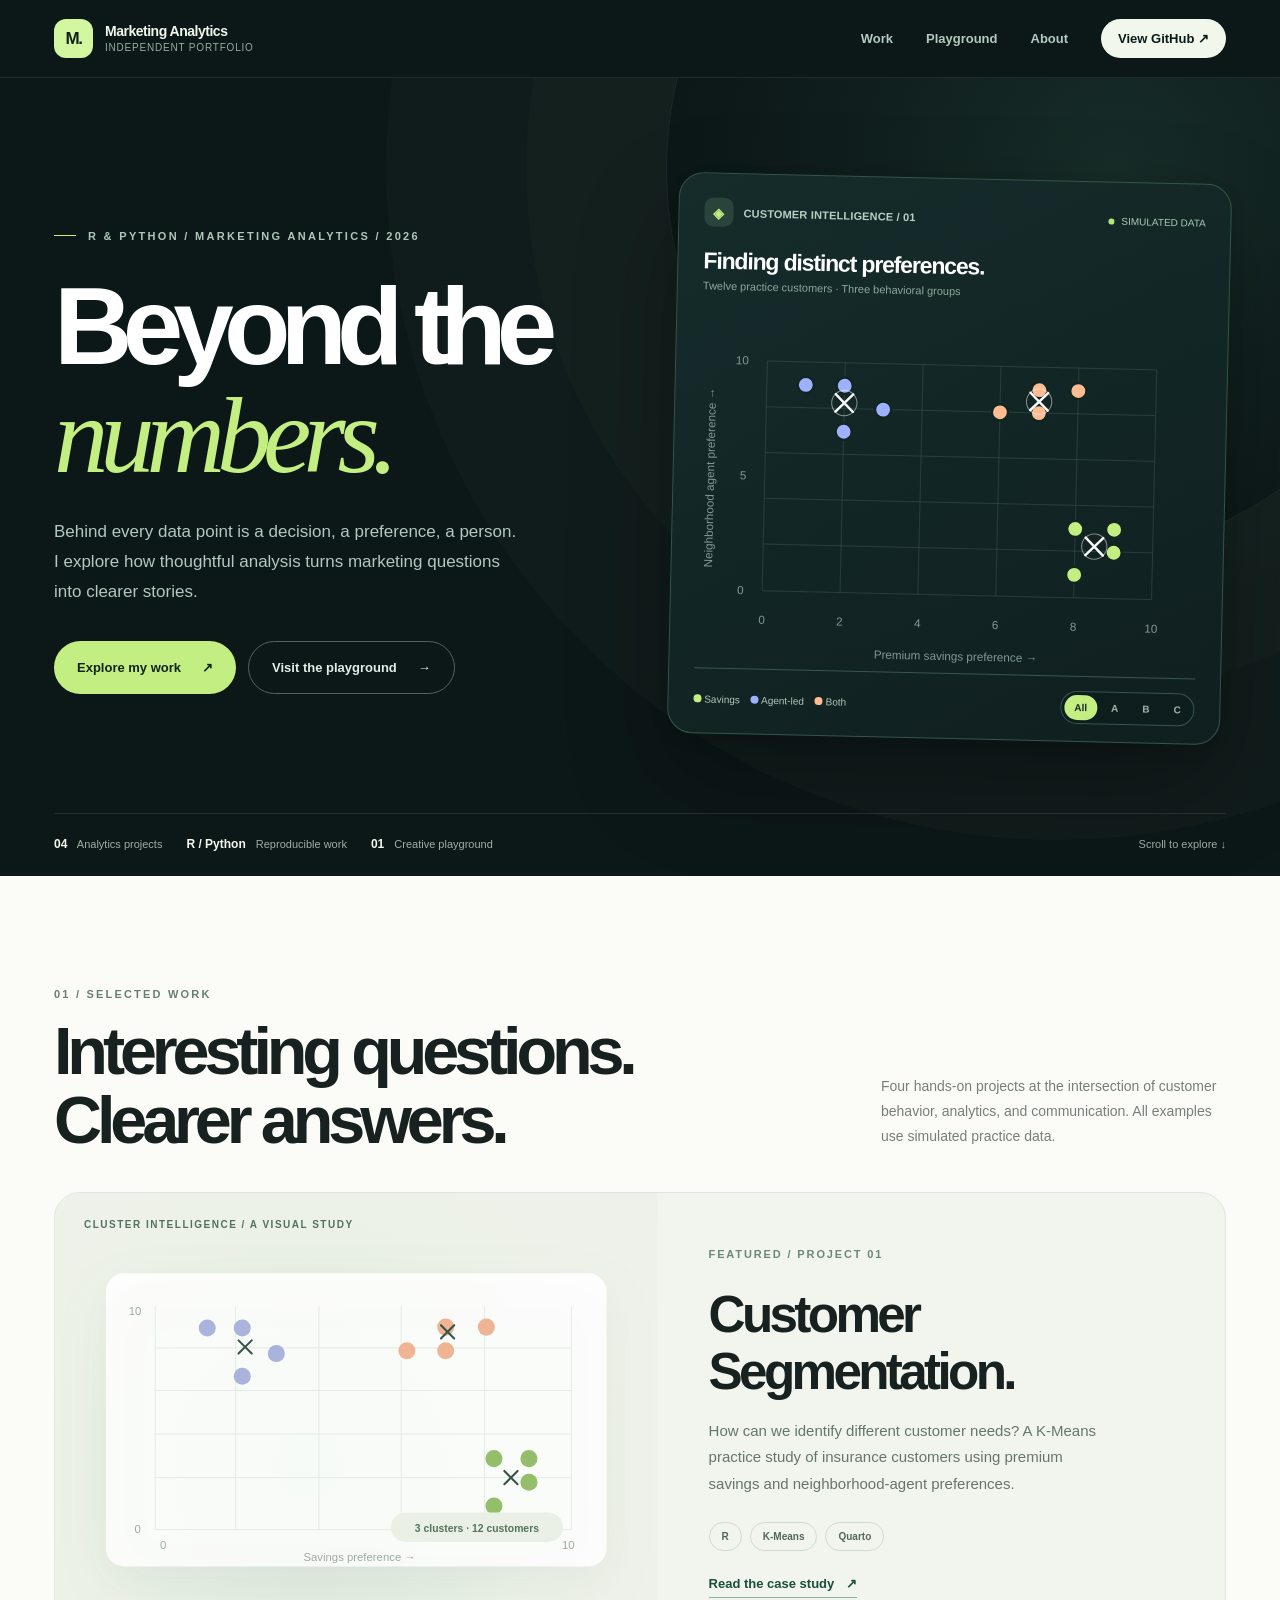
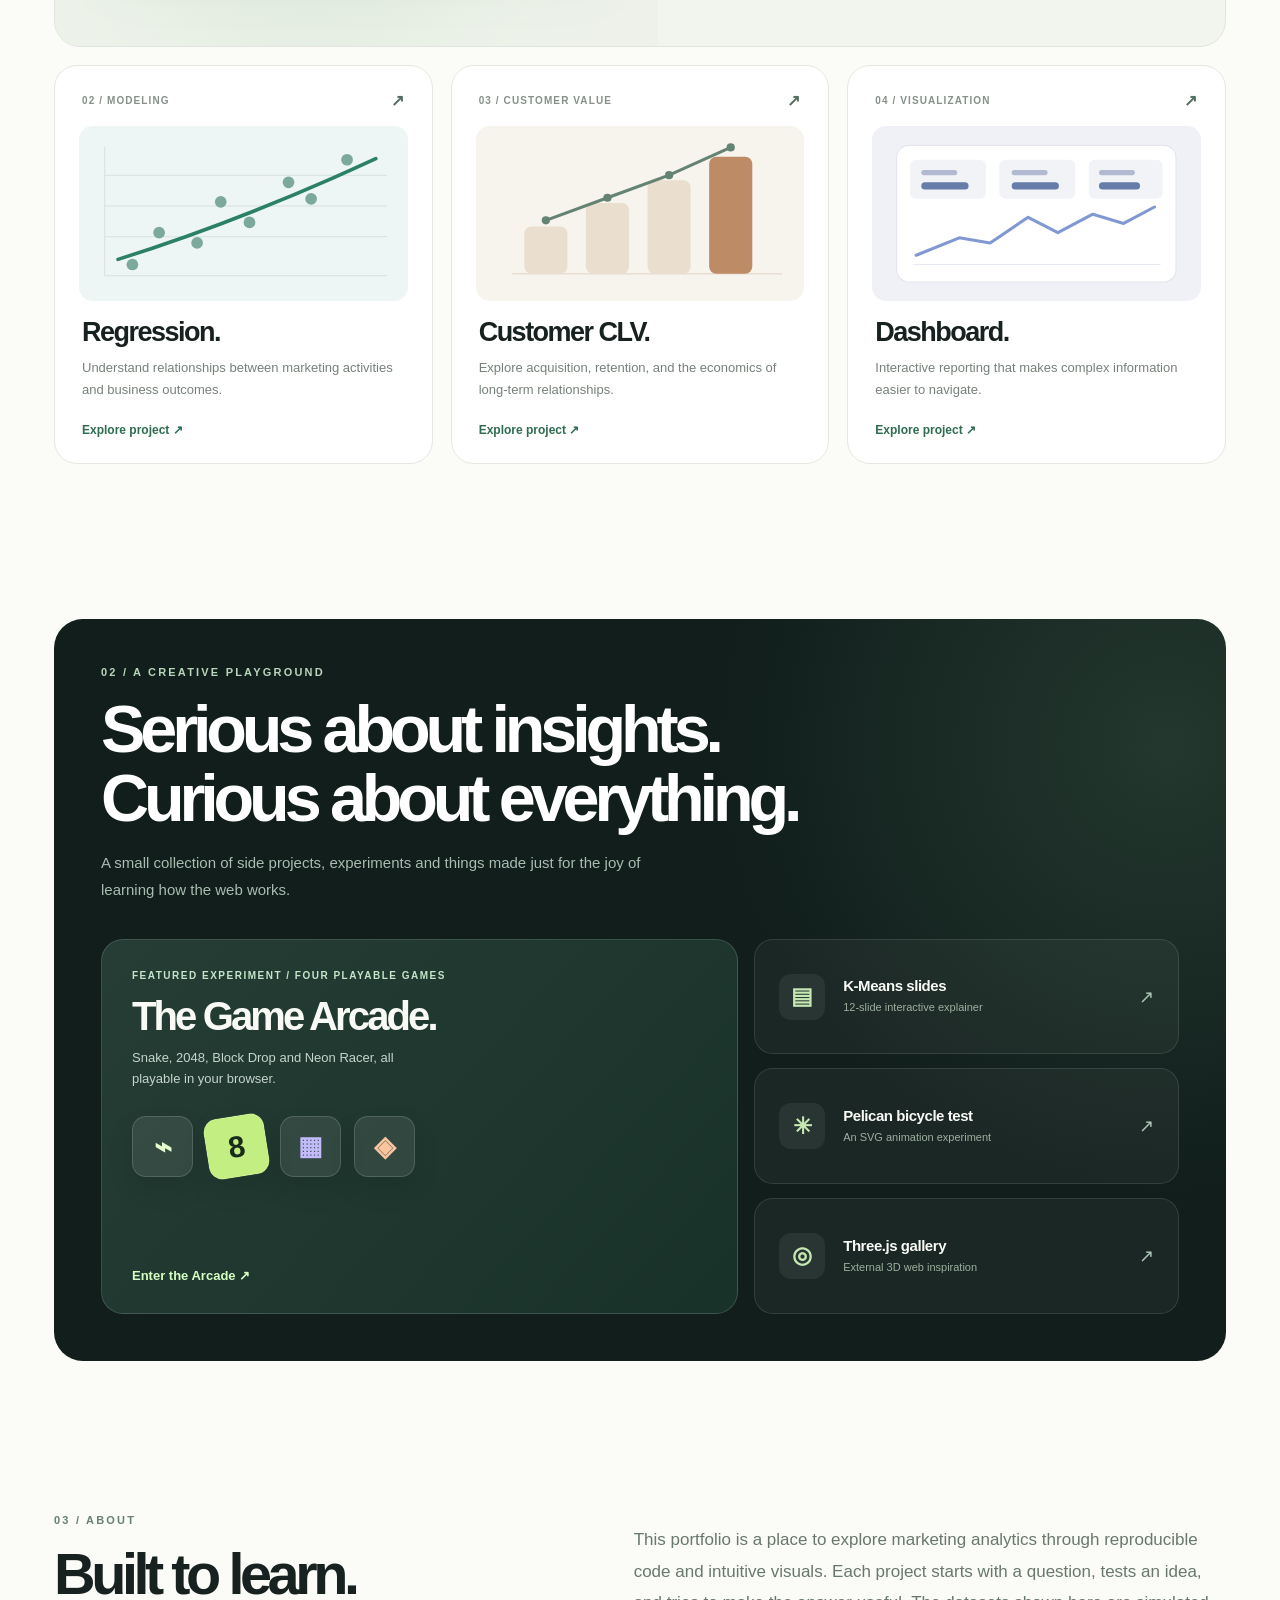
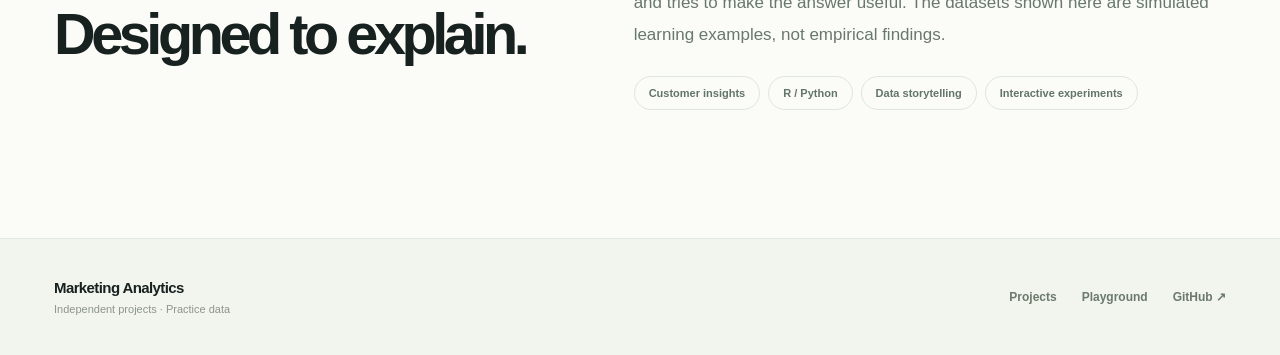
==== commit d6d82e00: "Design v3: immersive editorial portfolio and interactive cluster chart" ====
--- a/index.html
+++ b/index.html
@@ -1,265 +1,206 @@
 <!doctype html>
 <html lang="en">
 <head>
-  <meta charset="utf-8">
-  <meta name="viewport" content="width=device-width, initial-scale=1">
-  <meta name="theme-color" content="#f7f8fb">
-  <meta name="description" content="A thoughtful portfolio of marketing analytics projects, reproducible R and Python work, interactive experiments and browser games.">
-  <title>Marketing Analytics — Portfolio & Playground</title>
-  <style>
-    :root{
-      color-scheme:light;
-      --ink:#1c2028;--muted:#636c78;--subtle:#89919c;--paper:#f7f8fb;
-      --white:#fff;--line:#e7e9ee;--blue:#3466eb;--dark:#171d2b;
-      --radius:24px;--shadow:0 22px 70px rgba(24,36,65,.06)
-    }
-    *,*::before,*::after{box-sizing:border-box}
-    html{scroll-behavior:smooth}
-    body{margin:0;background:var(--paper);color:var(--ink);font-family:-apple-system,BlinkMacSystemFont,"SF Pro Display","Segoe UI",Inter,Arial,sans-serif;-webkit-font-smoothing:antialiased}
-    a{color:inherit;text-decoration:none}
-    a:focus-visible{outline:3px solid #7198ff;outline-offset:4px;border-radius:8px}
-    ::selection{background:#dce5ff}
-    .wrap{width:min(1180px,calc(100% - 80px));margin:auto}
-    .site-nav{height:78px;border-bottom:1px solid rgba(222,225,231,.84);background:rgba(247,248,251,.86);backdrop-filter:blur(18px);-webkit-backdrop-filter:blur(18px);position:sticky;top:0;z-index:20}
-    .nav-inner{height:100%;display:flex;align-items:center;justify-content:space-between;gap:24px}
-    .brand{display:flex;align-items:center;gap:12px;min-width:0;font-size:16px;font-weight:740;letter-spacing:-.038em}
-    .brand-mark{width:36px;height:36px;display:grid;place-items:center;background:var(--ink);color:#fff;border-radius:11px;font-weight:730;letter-spacing:-.05em}
-    .nav-links{display:flex;align-items:center;gap:29px;font-size:13px;font-weight:600;color:#626b77}
-    .nav-links a:hover,.footer-links a:hover{color:var(--blue)}
-    .nav-links .github{background:#fff;border:1px solid #e1e5ec;padding:11px 16px;border-radius:999px;color:#303744;transition:box-shadow .2s,transform .2s}
-    .nav-links .github:hover{box-shadow:0 8px 24px rgba(37,53,94,.08);transform:translateY(-1px)}
-    .hero{display:grid;grid-template-columns:1.12fr .88fr;align-items:center;gap:54px;padding:105px 0 112px}
-    .eyebrow{display:inline-flex;align-items:center;gap:10px;font-size:11px;font-weight:750;letter-spacing:.155em;text-transform:uppercase;color:#56677d}
-    .eyebrow::before{content:"";width:7px;height:7px;background:var(--blue);border-radius:50%;box-shadow:0 0 0 4px #e7edff}
-    h1{font-size:clamp(61px,6.5vw,100px);line-height:.98;letter-spacing:-.084em;font-weight:750;margin:26px 0 28px}
-    h1 .accent{color:var(--blue)}
-    .hero-copy{font-size:18px;line-height:1.7;color:#68727e;max-width:520px;margin:0}
-    .hero-actions{display:flex;gap:14px;flex-wrap:wrap;margin-top:34px}
-    .button{display:inline-flex;align-items:center;justify-content:center;gap:14px;padding:15px 23px;min-height:51px;border-radius:999px;font-size:13px;font-weight:720;transition:transform .2s,background .2s,box-shadow .2s}
-    .button:hover{transform:translateY(-2px)}
-    .button.primary{background:var(--blue);color:white;box-shadow:0 9px 25px rgba(52,102,235,.18)}
-    .button.primary:hover{background:#2754d2;box-shadow:0 12px 30px rgba(52,102,235,.22)}
-    .button.secondary{background:#fff;border:1px solid #e2e5eb;color:#394451}
-    .button.secondary:hover{background:#f0f3fa}
-    .hero-art{min-width:0;position:relative;aspect-ratio:1/1;display:grid;place-items:center;isolation:isolate}
-    .hero-art::before{content:"";position:absolute;inset:2%;border-radius:50%;background:radial-gradient(circle at 53% 43%,#cddcff 3%,#e9eeff 49%,transparent 73%);filter:blur(2px);z-index:-2}
-    .hero-art::after{content:"";position:absolute;inset:12%;border:1px solid #cdd8f1;border-radius:50%;z-index:-1}
-    .hero-pane{width:82%;transform:rotate(-5deg);background:rgba(255,255,255,.91);border:1px solid #eff1f5;border-radius:25px;box-shadow:0 34px 90px #284b8f26,0 7px 22px #26427412;padding:24px;transition:transform .35s}
-    .hero-pane:hover{transform:rotate(-2deg) translateY(-4px)}
-    .pane-meta{display:flex;align-items:center;justify-content:space-between;gap:10px;font-size:11px;font-weight:650;color:#647188}
-    .pane-dots{display:flex;gap:5px}.pane-dots i{width:7px;height:7px;display:block;border-radius:50%;background:#d9dfeb}.pane-dots i:first-child{background:#b2c6f8}
-    .pane-name{font-size:22px;letter-spacing:-.05em;font-weight:740;margin:18px 0 2px}
-    .pane-caption{font-size:11px;color:#9099a9}
-    .hero-svg{width:100%;height:auto;display:block;margin:10px 0}
-    .pane-legend{display:flex;gap:12px;flex-wrap:wrap;font-size:10px;color:#697685;margin-top:10px}
-    .pane-legend span::before{content:"";width:7px;height:7px;border-radius:50%;display:inline-block;background:#396be9;margin-right:6px}.pane-legend span:nth-child(2)::before{background:#91b7ed}.pane-legend span:nth-child(3)::before{background:#93cfc1}
-    .floating-chip{position:absolute;background:#fff;box-shadow:0 14px 36px #34497920;border:1px solid #edf0f6;border-radius:14px;padding:13px 16px;font-size:12px;font-weight:750;letter-spacing:-.02em}
-    .floating-chip small{font-size:10px;color:#8793a2;font-weight:550;display:block;margin-top:4px}.chip-a{top:10%;right:0}.chip-b{bottom:10%;left:0}
-    .section{padding:68px 0 32px;border-top:1px solid var(--line);scroll-margin-top:90px}
-    .section-head{display:flex;justify-content:space-between;align-items:end;gap:24px;margin-bottom:30px}
-    .section-label{font-size:11px;font-weight:750;text-transform:uppercase;letter-spacing:.15em;color:#718094;margin-bottom:14px}
-    h2{margin:0;font-size:clamp(37px,4vw,55px);line-height:1.11;letter-spacing:-.065em;font-weight:740}
-    .section-note{max-width:330px;font-size:14px;line-height:1.65;color:#78828e;margin:0}
-    .feature{display:grid;grid-template-columns:.95fr 1.05fr;min-height:420px;border-radius:28px;overflow:hidden;background:#fff;border:1px solid #e7eaf0;box-shadow:var(--shadow)}
-    .feature-copy{padding:48px;display:flex;flex-direction:column;align-items:start}
-    .project-index{font-size:11px;letter-spacing:.13em;text-transform:uppercase;font-weight:760;color:#6e7f97}
-    .feature-title{font-size:clamp(34px,4vw,51px);line-height:1.08;letter-spacing:-.065em;margin:28px 0 14px;font-weight:735}
-    .feature-desc{font-size:15px;color:#75808a;line-height:1.76;max-width:380px;margin:0}
-    .tags{display:flex;gap:7px;flex-wrap:wrap;margin:21px 0 23px}
-    .tags span{font-size:11px;padding:8px 10px;border-radius:50px;background:#f1f4f8;color:#667387;font-weight:650}
-    .text-link{margin-top:auto;font-size:13px;font-weight:750;color:var(--blue);border-bottom:1px solid #ccd8fb;padding-bottom:5px;display:inline-flex;gap:18px;align-items:center}
-    .text-link:hover{border-color:var(--blue)}
-    .feature-art{background:#f0f4fc;display:grid;place-items:center;padding:35px;min-width:0}
-    .chart-panel{width:min(100%,500px);background:#fff;border-radius:18px;padding:20px;box-shadow:0 18px 50px #627da81c}
-    .chart-header{display:flex;align-items:start;justify-content:space-between;gap:12px}
-    .chart-kicker{font-size:10px;text-transform:uppercase;letter-spacing:.12em;color:#8490a0;font-weight:700}
-    .chart-title{font-size:16px;font-weight:740;letter-spacing:-.04em;margin-top:5px}
-    .chart-side{font-size:11px;padding:7px 10px;border-radius:50px;background:#e9f0ff;color:#3762d8;font-weight:750}
-    svg.chart{display:block;width:100%;height:auto;margin:10px 0}
-    .chart-statline{display:flex;justify-content:space-between;gap:8px;border-top:1px solid #edf0f4;padding-top:14px;color:#82909a;font-size:10px}
-    .chart-statline strong{color:#303c4b;font-weight:750}
-    .work-grid{display:grid;grid-template-columns:repeat(3,minmax(0,1fr));gap:17px;margin-top:18px}
-    .work-card{background:white;border:1px solid #e7eaf0;border-radius:23px;overflow:hidden;min-width:0;transition:transform .22s,box-shadow .22s}
-    .work-card:hover{transform:translateY(-4px);box-shadow:0 18px 48px #1d326016}
-    .work-card a{display:flex;flex-direction:column;height:100%;min-height:352px;padding:27px}
-    .work-card .num{font-size:10px;text-transform:uppercase;letter-spacing:.14em;font-weight:760;color:#8b95a3}
-    .mini-viz{display:grid;place-items:center;height:130px;margin:18px -2px 12px;border-radius:13px;background:#f6f8fd}
-    .mini-viz svg{max-height:120px;width:92%}
-    .work-card:nth-child(2) .mini-viz{background:#f3f8f7}.work-card:nth-child(3) .mini-viz{background:#f9f7f4}
-    .work-card h3{font-size:24px;letter-spacing:-.055em;margin:8px 0 6px;font-weight:750}
-    .work-card p{margin:0;color:#7b8590;font-size:13px;line-height:1.65}
-    .card-cta{margin-top:auto;padding-top:20px;color:var(--blue);font-size:12px;font-weight:750}
-    .lab{padding-top:92px}
-    .lab-grid{display:grid;grid-template-columns:1.14fr .86fr;gap:18px}
-    .lab-hero{position:relative;background:linear-gradient(140deg,#212c43,#141b2e);color:#fff;border-radius:27px;padding:35px;min-height:436px;overflow:hidden;display:flex;flex-direction:column;align-items:start;isolation:isolate}
-    .lab-hero::after{content:"";position:absolute;width:410px;height:410px;right:-100px;top:-35px;border:1px solid #b7d1ff2f;border-radius:50%;box-shadow:0 0 0 47px #8aaeff0c,0 0 0 97px #96b0f00a;z-index:-1}
-    .lab-kicker{font-size:10px;color:#b4c4e6;letter-spacing:.16em;font-weight:760}
-    .lab-hero h3{font-size:clamp(36px,4.1vw,52px);line-height:1.07;letter-spacing:-.068em;font-weight:740;margin:17px 0 15px}
-    .lab-hero p{font-size:14px;line-height:1.7;color:#b8c3d9;max-width:350px;margin:0}
-    .game-tiles{display:flex;gap:10px;margin:32px 0 30px;position:relative}
-    .game-tiles span{width:64px;height:64px;display:grid;place-items:center;border-radius:15px;background:#ffffff13;border:1px solid #ffffff1d;color:#f9fdff;font-size:26px;font-weight:750;box-shadow:0 12px 26px #050a1726}
-    .lab-hero .button{margin-top:auto;background:#fff;color:#212b43}
-    .lab-hero .button:hover{background:#e5ecff}
-    .lab-side{display:grid;grid-template-columns:1fr 1fr;gap:15px}
-    .lab-card{background:white;border:1px solid #e7eaf0;border-radius:21px;padding:25px;display:flex;flex-direction:column;gap:9px;min-height:210px;transition:transform .2s,box-shadow .2s}
-    .lab-card:hover{transform:translateY(-3px);box-shadow:0 15px 38px #1e336714}
-    .lab-icon{width:44px;height:44px;display:grid;place-items:center;border-radius:13px;background:#eff3ff;font-size:21px;color:#365bca}
-    .lab-card:nth-child(2) .lab-icon{background:#eff8f4}.lab-card:nth-child(3) .lab-icon{background:#f7f1ff}.lab-card:nth-child(4) .lab-icon{background:#f5f6fa}
-    .lab-card h3{font-size:18px;letter-spacing:-.04em;margin:7px 0 0}
-    .lab-card p{font-size:12px;color:#7e8995;line-height:1.55;margin:0}
-    .lab-card .arrow{color:var(--blue);font-size:12px;font-weight:760;margin-top:auto;padding-top:3px}
-    .about{display:grid;grid-template-columns:1fr 1.1fr;gap:80px;margin-top:95px;padding:55px 0 90px;border-top:1px solid var(--line);scroll-margin-top:90px}
-    .about h2{font-size:37px}
-    .about p{font-size:15px;color:#77818d;line-height:1.86;margin:5px 0 0}
-    .about-tags{display:flex;gap:9px;flex-wrap:wrap;margin-top:21px}
-    .about-tags span{background:#eef1f6;border:1px solid #e7ebf1;padding:10px 13px;border-radius:99px;font-size:11px;color:#677383;font-weight:650}
-    footer{border-top:1px solid #e7eaf0;background:#fff}
-    .footer-inner{min-height:113px;display:flex;align-items:center;justify-content:space-between;gap:20px}
-    .footer-brand{font-size:15px;font-weight:750;letter-spacing:-.03em}
-    .footer-brand small{display:block;font-size:11px;font-weight:450;color:#8b95a0;margin-top:8px;letter-spacing:0}
-    .footer-links{display:flex;gap:24px;font-size:12px;color:#67717e;font-weight:630}
-    @media(max-width:1050px){.hero{grid-template-columns:1fr 1fr;gap:20px}.feature-copy{padding:35px}.lab-grid{grid-template-columns:1fr}.lab-hero{min-height:360px}.lab-side{grid-template-columns:repeat(4,1fr)}.lab-card{min-height:200px;padding:19px}}
-    @media(max-width:800px){.wrap{width:calc(100% - 48px)}.hero{padding:75px 0;grid-template-columns:1fr}.hero-art{max-width:510px;width:100%;margin:20px auto 0;aspect-ratio:1.25}.hero-pane{width:72%}.feature{grid-template-columns:1fr}.feature-art{min-height:350px}.work-grid{grid-template-columns:1fr 1fr}.work-card:last-child{grid-column:1 / -1}.lab-side{grid-template-columns:1fr 1fr}.about{gap:35px}}
-    @media(max-width:560px){.wrap{width:calc(100% - 36px)}.site-nav{height:68px}.nav-inner{gap:10px}.brand{font-size:13px;gap:9px}.brand-mark{width:32px;height:32px}.nav-links{gap:13px;font-size:12px}.nav-links .github{display:none}.nav-links a[href="#about"]{display:none}.hero{padding:64px 0 58px}.hero h1{font-size:clamp(56px,12vw,76px)}.hero-copy{font-size:16px}.hero-art{margin-top:18px;aspect-ratio:1.06}.hero-pane{width:86%;padding:16px}.floating-chip{display:none}.section{padding-top:50px}.section-head{display:block;margin-bottom:24px}.section-note{margin-top:13px}.feature-copy{padding:29px 25px}.feature-title{font-size:37px}.feature-art{padding:19px;min-height:290px}.chart-panel{padding:13px}.chart-statline{font-size:9px}.work-grid{grid-template-columns:1fr;gap:13px}.work-card:last-child{grid-column:auto}.work-card a{min-height:325px;padding:23px}.lab{padding-top:75px}.lab-hero{min-height:395px;padding:29px}.game-tiles span{width:57px;height:57px}.lab-side{gap:12px}.lab-card{min-height:201px;padding:17px}.lab-card h3{font-size:17px}.lab-card p{font-size:11px}.about{grid-template-columns:1fr;gap:20px;margin-top:70px;padding:50px 0 70px}.footer-inner{min-height:130px;align-items:start;justify-content:center;flex-direction:column}.footer-links{gap:16px}}
-    @media(prefers-reduced-motion:reduce){html{scroll-behavior:auto}*,*::before,*::after{transition:none!important;animation:none!important}}
-  </style>
+<meta charset="utf-8">
+<meta name="viewport" content="width=device-width,initial-scale=1">
+<meta name="theme-color" content="#0c1717">
+<meta name="description" content="An independent marketing analytics portfolio showcasing reproducible R and Python projects, customer segmentation, regression, lifetime value and interactive web experiments.">
+<title>Marketing Analytics — Beyond the Numbers</title>
+<style>
+:root{--forest:#0c1717;--forest2:#102321;--lime:#c3ee82;--ink:#17211f;--muted:#66716b;--border:#e4e9e1;--paper:#fbfbf8;--cloud:#f2f5ef;--white:#fff;--serif:Georgia,"Times New Roman",serif}
+*{box-sizing:border-box}
+html{scroll-behavior:smooth}
+body{margin:0;background:var(--paper);color:var(--ink);font-family:-apple-system,BlinkMacSystemFont,"Segoe UI",Inter,Arial,sans-serif;-webkit-font-smoothing:antialiased;font-feature-settings:"ss01" on}
+a{text-decoration:none;color:inherit}
+button{font:inherit;cursor:pointer}
+a:focus-visible,button:focus-visible{outline:3px solid #a1ccfa;outline-offset:4px;border-radius:8px}
+::selection{background:#c9f0ae;color:#1c382d}
+.wrap{width:min(1240px,calc(100% - 108px));margin-inline:auto}
+/* Brand and navigation */
+.nav{height:78px;background:var(--forest);border-bottom:1px solid #ffffff15;color:#f3f8ee;position:relative;z-index:10}
+.nav-inner{height:100%;display:flex;align-items:center;justify-content:space-between;gap:24px}
+.brand{display:flex;align-items:center;gap:12px;min-width:0}
+.brand-logo{width:39px;height:39px;display:grid;place-items:center;background:#d2f7a0;color:#10211b;border-radius:12px;font-size:17px;font-weight:830;letter-spacing:-.08em}
+.brand-text{font-weight:710;font-size:14px;line-height:1.18;letter-spacing:-.035em}.brand-text small{display:block;font-weight:490;color:#98aca4;font-size:10px;letter-spacing:.08em;text-transform:uppercase;margin-top:3px}
+.nav-links{display:flex;align-items:center;gap:33px;font-size:13px;color:#b4c9bf;font-weight:620}
+.nav-links a:hover{color:var(--lime)}
+.nav-links a:last-child{display:inline-flex;align-items:center;gap:12px;background:#f1f7eb;color:#0a1b17;padding:12px 17px;border-radius:99px;font-weight:720;transition:transform .18s,background .18s}
+.nav-links a:last-child:hover{background:var(--lime);transform:translateY(-1px)}
+/* Hero */
+.hero-shell{background:var(--forest);color:#fff;position:relative;overflow:hidden;isolation:isolate}
+.hero-shell:before{content:"";position:absolute;width:900px;height:900px;border-radius:50%;left:52%;top:-360px;background:radial-gradient(circle,#2d584b52 0%,#152b2677 36%,transparent 69%);z-index:-1;pointer-events:none}
+.hero-shell:after{content:"";position:absolute;width:780px;height:780px;left:52%;top:-300px;border:1px solid #a3c7a31a;border-radius:50%;box-shadow:0 0 0 140px #add6ad06,0 0 0 280px #add6ad05;z-index:-1;pointer-events:none}
+.hero{padding:100px 0 74px;display:grid;grid-template-columns:1.01fr .99fr;align-items:center;gap:54px;min-height:660px}
+.overline{font-size:11px;color:#aec7b9;font-weight:730;text-transform:uppercase;letter-spacing:.21em;display:inline-flex;align-items:center;gap:12px}
+.overline:before{content:"";width:22px;height:1px;background:var(--lime)}
+.hero h1{font-size:clamp(75px,8.5vw,128px);line-height:.99;letter-spacing:-.091em;font-weight:690;margin:31px 0 28px;max-width:675px}
+.hero h1 .serif{font-family:var(--serif);font-weight:400;font-style:italic;letter-spacing:-.075em;color:var(--lime)}
+.hero-lede{color:#b3c8bf;font-size:17px;line-height:1.77;max-width:465px;margin:0}
+.hero-actions{display:flex;gap:12px;margin-top:34px;flex-wrap:wrap}
+.btn{display:inline-flex;align-items:center;justify-content:center;min-height:53px;gap:21px;border-radius:100px;padding:15px 23px;font-size:13px;font-weight:750;transition:transform .2s,background .2s,box-shadow .2s}
+.btn:hover{transform:translateY(-2px)}.btn-main{background:var(--lime);color:#13251b}.btn-main:hover{background:#defeab;box-shadow:0 9px 25px #d6fd8b22}.btn-ghost{border:1px solid #51645b;color:#e1ede5}.btn-ghost:hover{background:#ffffff0d}
+.chart-float{width:100%;max-width:565px;margin-left:auto;border:1px solid #33554b;border-radius:25px;background:linear-gradient(153deg,#152c2b,#101f20);padding:24px 25px 14px;box-shadow:0 42px 100px #00000045,0 6px 16px #00000019;transform:rotate(1.3deg);transition:transform .35s}
+.chart-float:hover{transform:rotate(0deg) translateY(-2px)}
+.chart-window{display:flex;align-items:center;justify-content:space-between;gap:15px;margin-bottom:9px}
+.window-left{display:flex;align-items:center;gap:10px;color:#b5cfc4;font-size:11px;font-weight:650;letter-spacing:.015em}
+.window-icon{height:29px;width:29px;border-radius:9px;display:grid;place-items:center;background:#28443b;color:var(--lime);font-size:14px}
+.window-live{font-size:10px;color:#a5cdb4;display:inline-flex;gap:7px;align-items:center}.window-live:before{content:"";width:6px;height:6px;background:#b2e87a;border-radius:50%}
+.chart-heading{margin:23px 0 0;font-weight:730;font-size:23px;letter-spacing:-.05em}.chart-subtitle{font-size:11px;color:#88a99c;margin:6px 0 0}
+.hero-chart{width:100%;display:block;height:auto;margin-top:2px}
+.dot{stroke:#102521;stroke-width:2.4;transition:opacity .25s,filter .2s,r .2s;cursor:crosshair}.dot:hover,.dot:focus{filter:drop-shadow(0 0 8px #ffffff88);stroke:#ffffff;stroke-width:2.6}
+.center-mark{pointer-events:none;transition:opacity .25s}.dot.muted,.center-mark.muted{opacity:.12}
+.chart-foot{border-top:1px solid #37564d;display:flex;align-items:center;justify-content:space-between;gap:10px;padding:14px 0 3px;flex-wrap:wrap}
+.chart-foot .legend{display:flex;align-items:center;gap:11px;font-size:10px;color:#b0c7b9}
+.legend .legend-dot{width:8px;height:8px;border-radius:100%;background:var(--lime);display:inline-block}.legend .legend-dot.agents{background:#9db1ff}.legend .legend-dot.balanced{background:#ffbb91}
+.segment-controls{display:flex;gap:4px;background:#0e1e1e;border:1px solid #36574b;border-radius:50px;padding:3px}
+.segment-controls button{border:0;background:transparent;color:#9bb6a8;font-size:10px;font-weight:750;border-radius:40px;padding:7px 10px}
+.segment-controls button[aria-pressed="true"]{color:#162a22;background:#c3ee82}
+.hero-bottom{border-top:1px solid #ffffff1c;padding:23px 0 25px;display:flex;justify-content:space-between;gap:24px;align-items:center;font-size:11px;color:#9eafa5}
+.hero-bottom .metadata{display:flex;gap:24px;align-items:center;flex-wrap:wrap}.hero-bottom b{color:#f4f8ee;font-size:12px;margin-right:7px;font-weight:740}
+/* Shared sections */
+.section{padding:112px 0 30px;scroll-margin-top:30px}
+.section-kicker{font-size:11px;letter-spacing:.2em;font-weight:760;color:#668071;text-transform:uppercase;margin-bottom:17px}
+.section-intro{display:flex;align-items:end;justify-content:space-between;gap:35px;margin-bottom:37px}
+h2{font-size:clamp(41px,5.2vw,71px);letter-spacing:-.077em;line-height:1.04;font-weight:680;margin:0}
+.section-intro p{max-width:345px;font-size:14px;color:#768079;line-height:1.8;margin:0 0 6px}
+/* Featured case */
+.case-feature{border:1px solid #e0e5dd;border-radius:26px;overflow:hidden;display:grid;grid-template-columns:1.03fr .97fr;background:#f2f5ee;min-height:420px}
+.feature-visual{padding:34px;position:relative;overflow:hidden;display:grid;place-items:center;background:radial-gradient(circle at 42% 60%,#d9e8d8 0%,#edf2e9 59%,#eef1ea 100%)}
+.visual-caption{position:absolute;top:26px;left:29px;color:#537062;font-size:10px;text-transform:uppercase;letter-spacing:.15em;font-weight:760}
+.data-map{max-width:560px;width:100%;height:auto;filter:drop-shadow(0 17px 26px #43665012)}
+.feature-details{padding:55px 51px 48px;display:flex;flex-direction:column;align-items:start}
+.number{font-size:11px;letter-spacing:.17em;color:#6d877b;font-weight:760;text-transform:uppercase}
+.feature-details h3{margin:27px 0 18px;font-size:clamp(37px,4vw,55px);font-weight:690;line-height:1.1;letter-spacing:-.071em}
+.feature-details p{color:#65766c;font-size:15px;line-height:1.76;margin:0;max-width:388px}
+.tags{margin:25px 0;display:flex;gap:8px;flex-wrap:wrap}.tags span{border:1px solid #d0dacf;padding:8px 12px;border-radius:50px;font-size:10px;font-weight:740;color:#536859}
+.underlink{font-size:13px;font-weight:780;color:#1a4e3d;display:inline-flex;align-items:center;gap:12px;margin-top:auto;border-bottom:1px solid #8daf9a;padding-bottom:6px}.underlink:hover{color:#32745a}
+/* Supporting work */
+.work-grid{display:grid;grid-template-columns:repeat(3,minmax(0,1fr));gap:18px;margin-top:18px}
+.work-card{background:#fff;border:1px solid var(--border);border-radius:23px;overflow:hidden;transition:transform .25s,box-shadow .25s}
+.work-card:hover{transform:translateY(-4px);box-shadow:0 20px 50px #28352a12}
+.work-card a{display:flex;flex-direction:column;padding:25px 27px 26px;min-height:385px;height:100%}
+.card-top{display:flex;justify-content:space-between;align-items:center;color:#869089;font-size:10px;font-weight:760;letter-spacing:.11em;text-transform:uppercase}.card-top .small-arrow{font-size:16px;color:#536f61}
+.card-art{height:175px;display:grid;place-items:center;margin:16px -3px 17px;border-radius:14px;overflow:hidden}
+.card-art svg{display:block;width:100%;height:auto;max-height:168px}
+.regression-art{background:#eef5f5}.clv-art{background:#f7f3ed}.dashboard-art{background:#f0f1f7}
+.work-card h3{font-size:27px;letter-spacing:-.056em;line-height:1.1;margin:0 0 9px;font-weight:730}
+.work-card p{font-size:13px;color:#778179;line-height:1.7;margin:0}.work-card .card-link{font-size:12px;color:#2f6c51;font-weight:760;margin-top:auto;padding-top:22px}
+/* Playground */
+.playground{padding-top:125px}
+.playground-inner{background:#111e1c;color:#f9faf5;border-radius:29px;overflow:hidden;position:relative;isolation:isolate;padding:47px}
+.playground-inner:before{position:absolute;content:"";inset:0;background:radial-gradient(circle at 95% 17%,#50765a49,transparent 35%);z-index:-1}
+.playground .section-kicker{color:#b8d6ba}.playground-inner h2{max-width:800px;color:#fff}
+.playground-desc{margin:17px 0 36px;max-width:570px;color:#a8bdb0;line-height:1.75;font-size:15px}
+.play-grid{display:grid;grid-template-columns:1.2fr .8fr;gap:16px}
+.arcade-spotlight{display:flex;min-height:375px;flex-direction:column;align-items:start;padding:30px;border:1px solid #ffffff24;border-radius:22px;background:linear-gradient(133deg,#253d35,#193229);position:relative;overflow:hidden;transition:transform .24s,border-color .24s}
+.arcade-spotlight:hover{transform:translateY(-3px);border-color:#a2c7a46a}
+.spotlight-label{color:#c4e5c9;text-transform:uppercase;font-size:10px;letter-spacing:.15em;font-weight:770}
+.arcade-spotlight h3{font-size:40px;letter-spacing:-.072em;line-height:1.07;margin:14px 0 9px}
+.arcade-spotlight p{font-size:13px;line-height:1.65;color:#c4d5cb;max-width:310px;margin:0}
+.play-visual{display:flex;gap:13px;margin:26px 0 24px;align-items:center;position:relative;isolation:isolate}
+.play-square{height:61px;width:61px;display:grid;place-items:center;border-radius:14px;background:#ffffff15;border:1px solid #ffffff26;color:#e5facd;box-shadow:0 12px 25px #05150e20;font-size:30px;font-weight:800}
+.play-square:nth-child(2){background:#c3ee82;color:#182c1c;transform:rotate(-9deg)}.play-square:nth-child(3){font-size:26px;color:#c3bafc}.play-square:nth-child(4){font-size:28px;color:#fac49f}
+.spotlight-cta{margin-top:auto;font-size:13px;color:#d6ffc2;font-weight:750}
+.playlist{display:grid;grid-template-rows:repeat(3,minmax(0,1fr));gap:14px}
+.playlist a{display:flex;align-items:center;gap:18px;padding:22px 24px;background:#ffffff0b;border:1px solid #ffffff1c;border-radius:19px;transition:background .2s,transform .2s}
+.playlist a:hover{background:#ffffff16;transform:translateX(3px)}
+.play-symbol{height:46px;width:46px;flex:0 0 46px;border-radius:12px;display:grid;place-items:center;background:#ffffff10;color:#c6e9b4;font-size:23px;font-weight:650}
+.play-detail{min-width:0;flex:1}.play-detail b{display:block;font-size:15px;font-weight:750;letter-spacing:-.03em}.play-detail small{display:block;font-size:11px;color:#9caf9f;margin-top:6px;line-height:1.4}.playlist-arrow{font-size:18px;color:#abc4b7;flex:0 0 auto}
+/* About and footer */
+.about{display:grid;grid-template-columns:.9fr 1.1fr;gap:95px;padding:123px 0 128px;align-items:start;scroll-margin-top:35px}.about .section-kicker{margin-bottom:19px}.about h2{font-size:clamp(41px,4.5vw,60px)}
+.about-copy{font-size:17px;line-height:1.87;color:#68786d;margin:10px 0 0;max-width:585px}.values{display:flex;flex-wrap:wrap;gap:8px;margin-top:25px}.values span{font-size:11px;font-weight:700;border:1px solid #dfe7db;color:#627568;border-radius:50px;padding:10px 14px}
+.footer{border-top:1px solid var(--border);background:#f2f4ee}.footer-inner{min-height:116px;display:flex;align-items:center;justify-content:space-between;gap:20px}
+.footer-name{font-size:15px;font-weight:750;letter-spacing:-.04em}.footer-name small{font-weight:460;letter-spacing:0;display:block;margin-top:7px;font-size:11px;color:#8b968c}.footer-links{display:flex;flex-wrap:wrap;align-items:center;gap:25px;color:#6b7a6c;font-size:12px;font-weight:710}.footer-links a:hover{color:#1d5d42}
+/* Polished responsive behavior */
+@media(max-width:1150px){.wrap{width:calc(100% - 72px)}.hero{gap:22px}.hero h1{font-size:clamp(70px,8vw,110px)}.chart-float{padding:19px 18px 11px}.feature-details{padding:46px 36px}.work-card a{padding:23px}}
+@media(max-width:900px){.hero{grid-template-columns:1fr;gap:50px;padding:85px 0 65px}.hero h1{max-width:none}.chart-float{max-width:720px;margin:0 auto;transform:none}.chart-float:hover{transform:translateY(-2px)}.hero-bottom{flex-direction:column;align-items:start}.section{padding-top:95px}.case-feature{grid-template-columns:1fr}.feature-visual{min-height:370px}.feature-details{min-height:325px}.work-grid{grid-template-columns:1fr 1fr}.work-card:last-child{grid-column:span 2}.play-grid{grid-template-columns:1fr}.arcade-spotlight{min-height:345px}.playlist{grid-template-columns:repeat(3,1fr);grid-template-rows:none}.playlist a{padding:17px;gap:10px;flex-direction:column;align-items:start}.play-detail small{line-height:1.5}.playlist-arrow{display:none}.about{gap:55px}}
+@media(max-width:640px){.wrap{width:calc(100% - 36px)}.nav{height:68px}.brand-logo{height:34px;width:34px;font-size:15px}.brand-text{font-size:12px}.brand-text small{font-size:8px}.nav-links{gap:15px;font-size:11px}.nav-links a[href="#about"],.nav-links a:last-child{display:none}.hero{padding:72px 0 55px;gap:44px;min-height:0}.hero h1{font-size:clamp(66px,13vw,89px);margin:26px 0 22px}.hero-lede{font-size:15px}.hero-actions{gap:10px;margin-top:25px}.btn{font-size:12px;padding:14px 18px;min-height:48px;gap:11px}.chart-float{border-radius:19px;padding:17px 12px 11px}.chart-window{padding:0 4px}.chart-heading{font-size:19px;margin-left:5px}.chart-subtitle{margin-left:5px}.hero-chart{margin-top:8px}.chart-foot{padding:11px 3px 0}.chart-foot .legend{gap:7px;font-size:9px}.segment-controls button{font-size:9px;padding:6px 8px}.hero-bottom{padding:22px 0;font-size:10px}.hero-bottom .metadata{gap:10px 18px}.section{padding:74px 0 0}.section-intro{display:block;margin-bottom:25px}.section-intro p{margin-top:17px;font-size:13px}.section-kicker{font-size:10px}h2{font-size:clamp(42px,9.3vw,57px)}.feature-visual{min-height:250px;padding:20px}.visual-caption{top:18px;left:19px}.feature-details{min-height:350px;padding:29px 26px 32px}.feature-details h3{font-size:41px}.feature-details p{font-size:13px}.work-grid{grid-template-columns:1fr;gap:12px;margin-top:12px}.work-card:last-child{grid-column:auto}.work-card a{min-height:335px;padding:24px}.card-art{height:155px}.work-card h3{font-size:25px}.playground{padding-top:86px}.playground-inner{padding:28px 19px;border-radius:24px}.playground-desc{font-size:13px}.arcade-spotlight{padding:24px;min-height:345px}.arcade-spotlight h3{font-size:34px}.play-square{height:52px;width:52px;font-size:25px}.play-visual{gap:8px}.playlist{grid-template-columns:1fr;gap:10px}.playlist a{flex-direction:row;align-items:center;min-height:86px;padding:15px}.playlist-arrow{display:block}.about{padding:90px 0 93px;grid-template-columns:1fr;gap:26px}.about h2{font-size:42px}.about-copy{font-size:15px;margin-top:0}.footer-inner{min-height:139px;align-items:start;justify-content:center;flex-direction:column;gap:18px}.footer-links{gap:17px}}
+@media(prefers-reduced-motion:reduce){*,*::before,*::after{scroll-behavior:auto!important;animation:none!important;transition:none!important}}
+</style>
 </head>
 <body>
-  <header class="site-nav">
-    <div class="wrap nav-inner">
-      <a class="brand" href="./index.html" aria-label="Marketing Analytics home"><span class="brand-mark">M.</span><span>Marketing Analytics</span></a>
-      <nav class="nav-links" aria-label="Main navigation">
-        <a href="#work">Work</a><a href="#playground">Playground</a><a href="#about">About</a>
-        <a class="github" href="https://github.com/djz1831915699-svg/marketing-analytics" target="_blank" rel="noopener noreferrer">GitHub ↗</a>
-      </nav>
-    </div>
-  </header>
-  <main class="wrap">
-    <section class="hero" aria-labelledby="hero-heading">
-      <div>
-        <div class="eyebrow">Marketing analytics · R / Python / Web</div>
-        <h1 id="hero-heading">Making data<br><span class="accent">feel intuitive.</span></h1>
-        <p class="hero-copy">An independent learning portfolio exploring customer behavior, business decisions, and the craft of clear visual thinking. Four data projects, plus a small creative playground.</p>
-        <div class="hero-actions">
-          <a class="button primary" href="#work">Explore the work <span aria-hidden="true">↗</span></a>
-          <a class="button secondary" href="#playground">Visit the playground <span aria-hidden="true">→</span></a>
-        </div>
-      </div>
-      <div class="hero-art" aria-label="Decorative illustration of an analytics dashboard">
-        <div class="hero-pane">
-          <div class="pane-meta"><span>INSIGHTS / 001</span><span class="pane-dots" aria-hidden="true"><i></i><i></i><i></i></span></div>
-          <div class="pane-name">Patterns, revealed.</div>
-          <div class="pane-caption">An exploration of customer preferences</div>
-          <svg class="hero-svg" viewBox="0 0 440 255" role="img" aria-label="Illustrative data visualization with three sets of points and a trend curve">
-            <g stroke="#e8edf6" stroke-width="1"><path d="M25 34V226H421" fill="none"/><path d="M25 82H421M25 130H421M25 178H421M125 34V226M225 34V226M325 34V226"/></g>
-            <path d="M40 194C102 188 132 156 175 155S255 101 291 93S374 71 410 48" fill="none" stroke="#8db1f5" stroke-width="3" stroke-linecap="round"/>
-            <g fill="#396be9"><circle cx="76" cy="175" r="6"/><circle cx="117" cy="191" r="6"/><circle cx="151" cy="159" r="6"/><circle cx="170" cy="174" r="6"/></g>
-            <g fill="#91b7ed"><circle cx="216" cy="146" r="6"/><circle cx="244" cy="117" r="6"/><circle cx="281" cy="129" r="6"/><circle cx="307" cy="95" r="6"/></g>
-            <g fill="#93cfc1"><circle cx="327" cy="75" r="6"/><circle cx="354" cy="92" r="6"/><circle cx="383" cy="59" r="6"/><circle cx="401" cy="72" r="6"/></g>
-          </svg>
-          <div class="pane-legend"><span>Segment A</span><span>Segment B</span><span>Segment C</span></div>
-        </div>
-        <div class="floating-chip chip-a">3 segments <small>Illustrative insight</small></div>
-        <div class="floating-chip chip-b">R + Python <small>Reproducible work</small></div>
-      </div>
-    </section>
-    <section class="section" id="work" aria-labelledby="work-heading">
-      <div class="section-head">
-        <div><div class="section-label">01 / Selected work</div><h2 id="work-heading">Evidence, thoughtfully presented.</h2></div>
-        <p class="section-note">Four hands-on projects. Data are simulated for practice, with methods and code shared for learning.</p>
-      </div>
-      <article class="feature" aria-labelledby="feature-heading">
-        <div class="feature-copy">
-          <div class="project-index">Featured project · 01 / 04</div>
-          <h3 class="feature-title" id="feature-heading">Customer<br>Segmentation</h3>
-          <p class="feature-desc">A K-Means exercise that groups insurance customers by premium savings and neighborhood-agent preferences. Explore centroids, distance, and distinct customer needs.</p>
-          <div class="tags"><span>R</span><span>K-Means</span><span>Customer insights</span><span>Quarto</span></div>
-          <a class="text-link" href="./kmeans_customer_segmentation.html">Explore case study <span aria-hidden="true">↗</span></a>
-        </div>
-        <div class="feature-art">
-          <div class="chart-panel">
-            <div class="chart-header"><div><div class="chart-kicker">Geico practice dataset</div><div class="chart-title">Customer preference clusters</div></div><span class="chart-side">K = 3</span></div>
-            <svg class="chart" viewBox="0 0 400 265" role="img" aria-label="Scatter plot showing three groups of insurance customers: high savings preference, high agent preference, and high preference for both.">
-                <g stroke="#e5ebe7" stroke-width="1">
-                  <line x1="49" y1="33" x2="49" y2="220"/><line x1="49" y1="220" x2="373" y2="220"/>
-                  <line x1="49" y1="33" x2="373" y2="33"/><line x1="49" y1="80" x2="373" y2="80"/><line x1="49" y1="127" x2="373" y2="127"/><line x1="49" y1="174" x2="373" y2="174"/>
-                  <line x1="130" y1="33" x2="130" y2="220"/><line x1="211" y1="33" x2="211" y2="220"/><line x1="292" y1="33" x2="292" y2="220"/><line x1="373" y1="33" x2="373" y2="220"/>
-                </g>
-                <g fill="#83918e" font-size="10" font-family="-apple-system,BlinkMacSystemFont,Arial,sans-serif">
-                  <text x="49" y="236" text-anchor="middle">0</text><text x="130" y="236" text-anchor="middle">2.5</text><text x="211" y="236" text-anchor="middle">5</text><text x="292" y="236" text-anchor="middle">7.5</text><text x="373" y="236" text-anchor="middle">10</text>
-                  <text x="38" y="224" text-anchor="end">0</text><text x="38" y="130" text-anchor="end">5</text><text x="38" y="36" text-anchor="end">10</text>
-                  <text x="211" y="258" text-anchor="middle">Premium savings preference →</text>
-                  <text x="13" y="127" text-anchor="middle" transform="rotate(-90 13 127)">Neighborhood agent →</text>
-                </g>
-                <g id="feature-points">
-                  <circle cx="340" cy="183" r="7" fill="#3e9b85"/><circle cx="308" cy="164" r="7" fill="#3e9b85"/><circle cx="340" cy="164" r="7" fill="#3e9b85"/><circle cx="308" cy="201" r="7" fill="#3e9b85"/>
-                  <circle cx="114" cy="52" r="7" fill="#d7a069"/><circle cx="146" cy="70" r="7" fill="#d7a069"/><circle cx="81" cy="52" r="7" fill="#d7a069"/><circle cx="114" cy="89" r="7" fill="#d7a069"/>
-                  <circle cx="276" cy="70" r="7" fill="#618bbb"/><circle cx="308" cy="52" r="7" fill="#618bbb"/><circle cx="244" cy="70" r="7" fill="#618bbb"/><circle cx="276" cy="52" r="7" fill="#618bbb"/>
-                  <g stroke="#20333a" stroke-width="2.2" stroke-linecap="round"><path d="M318 176l12 12m0 -12l-12 12"/><path d="M108 63l12 12m0 -12l-12 12"/><path d="M270 55l12 12m0 -12l-12 12"/></g>
-                </g>
-              </svg>
-            <div class="chart-statline"><span><strong>12</strong> illustrative customers</span><span><strong>3</strong> groups</span><span><strong>2</strong> features</span></div>
-          </div>
-        </div>
-      </article>
-      <div class="work-grid">
-        <article class="work-card"><a href="./regression.html" aria-label="View Regression project">
-          <span class="num">02 / Modeling</span><div class="mini-viz"><svg viewBox="0 0 280 145" role="img" aria-label="Illustrative regression trend visualization">
-              <g stroke="#e5ebe7" stroke-width="1"><path d="M22 10v117h239" fill="none"/><path d="M22 40h239M22 70h239M22 100h239"/></g>
-              <path d="M26 111C72 100 111 78 149 64S213 38 258 21" fill="none" stroke="#4b897f" stroke-width="3.2" stroke-linecap="round"/>
-              <g fill="#b3d7cd"> <circle cx="44" cy="111" r="5"/><circle cx="76" cy="84" r="5"/><circle cx="101" cy="97" r="5"/><circle cx="132" cy="65" r="5"/><circle cx="160" cy="81" r="5"/><circle cx="188" cy="51" r="5"/><circle cx="216" cy="42" r="5"/><circle cx="243" cy="15" r="5"/></g>
-              </svg></div><h3>Regression</h3>
-          <p>Estimating how marketing decisions relate to business outcomes.</p><span class="card-cta">Explore project ↗</span>
-        </a></article>
-        <article class="work-card"><a href="./customer_clv.html" aria-label="View Customer CLV project">
-          <span class="num">03 / Customer value</span><div class="mini-viz"><svg viewBox="0 0 280 145" role="img" aria-label="Illustrative customer lifetime value bar visualization">
-              <g fill="#dbe9e2"><rect x="39" y="87" width="34" height="43" rx="6"/><rect x="89" y="65" width="34" height="65" rx="6"/><rect x="139" y="44" width="34" height="86" rx="6"/></g>
-              <rect x="189" y="16" width="34" height="114" rx="6" fill="#588c7c"/>
-              <g stroke="#e7ebe8"><path d="M23 130H254"/></g><path d="M54 78L104 59L154 36L204 8" stroke="#c98c64" stroke-width="2.5" fill="none" stroke-linecap="round"/><g fill="#c98c64"><circle cx="54" cy="78" r="4"/><circle cx="104" cy="59" r="4"/><circle cx="154" cy="36" r="4"/><circle cx="204" cy="8" r="4"/></g>
-              </svg></div><h3>Customer CLV</h3>
-          <p>Connecting acquisition, retention, and long-term customer value.</p><span class="card-cta">Explore project ↗</span>
-        </a></article>
-        <article class="work-card"><a href="./dashboard.html" aria-label="View Dashboard project">
-          <span class="num">04 / Visualization</span><div class="mini-viz"><svg viewBox="0 0 280 145" role="img" aria-label="Illustrative dashboard cards and chart">
-              <rect x="23" y="16" width="234" height="112" rx="11" fill="#f0f5f1" stroke="#e3ebe5"/>
-              <rect x="37" y="31" width="62" height="34" rx="6" fill="#fff"/><rect x="109" y="31" width="62" height="34" rx="6" fill="#fff"/><rect x="181" y="31" width="62" height="34" rx="6" fill="#fff"/>
-              <rect x="45" y="40" width="25" height="5" rx="2" fill="#b7cdc2"/><rect x="45" y="52" width="40" height="5" rx="2" fill="#448b78"/><rect x="117" y="40" width="25" height="5" rx="2" fill="#b7cdc2"/><rect x="117" y="52" width="35" height="5" rx="2" fill="#c78f61"/><rect x="189" y="40" width="25" height="5" rx="2" fill="#b7cdc2"/><rect x="189" y="52" width="38" height="5" rx="2" fill="#7294bd"/>
-              <rect x="37" y="75" width="206" height="40" rx="6" fill="white"/>
-              <path d="M48 105l30 -12 26 4 25 -14 25 6 27 -8 45 -3" fill="none" stroke="#418e7e" stroke-width="2.5" stroke-linejoin="round" stroke-linecap="round"/>
-              </svg></div><h3>Dashboard</h3>
-          <p>Interactive reporting that makes complex data easier to explore.</p><span class="card-cta">Explore project ↗</span>
-        </a></article>
-      </div>
-    </section>
-    <section class="section lab" id="playground" aria-labelledby="lab-heading">
-      <div class="section-head">
-        <div><div class="section-label">02 / Playground</div><h2 id="lab-heading">A little room to play.</h2></div>
-        <p class="section-note">Smaller experiments in code, interaction, and curiosity — separate from the analytics case studies.</p>
-      </div>
-      <div class="lab-grid">
-        <article class="lab-hero">
-          <span class="lab-kicker">BROWSER ARCADE / FOUR GAMES</span>
-          <h3>Pause the analysis.<br>Press play.</h3>
-          <p>Snake, 2048, Block Drop, and Neon Racer. Built for the browser — no installation required.</p>
-          <div class="game-tiles" aria-hidden="true"><span>↝</span><span>8</span><span>▦</span><span>◈</span></div>
-          <a class="button" href="./arcade.html">Enter the Game Arcade <span aria-hidden="true">↗</span></a>
-        </article>
-        <div class="lab-side">
-          <a class="lab-card" href="./kmeans_presentation.html"><span class="lab-icon" aria-hidden="true">▤</span><h3>Quarto Slides</h3><p>A 12-slide guide to K-Means clustering.</p><span class="arrow">View slides ↗</span></a>
-          <a class="lab-card" href="./pelican_test.html"><span class="lab-icon" aria-hidden="true">✳</span><h3>Pelican Test</h3><p>A playful SVG and animation experiment.</p><span class="arrow">Explore ↗</span></a>
-          <a class="lab-card" href="./snake_game.html"><span class="lab-icon" aria-hidden="true">⌁</span><h3>Snake Lab</h3><p>A classic browser game with local scores.</p><span class="arrow">Play ↗</span></a>
-          <a class="lab-card" href="https://threejs.org/examples/" target="_blank" rel="noopener noreferrer"><span class="lab-icon" aria-hidden="true">◎</span><h3>Three.js Gallery</h3><p>External inspiration for interactive 3D.</p><span class="arrow">Official examples ↗</span></a>
-        </div>
-      </div>
-    </section>
-    <section class="about" id="about" aria-labelledby="about-heading">
-      <div><div class="section-label">03 / About this space</div><h2 id="about-heading">Curiosity meets clarity.</h2></div>
-      <div><p>This is a hands-on learning portfolio focused on translating analytical methods into intuitive questions, reproducible code, and visuals that make results easier to understand. Data used in practice projects are simulated and are not presented as real-world findings.</p>
-        <div class="about-tags"><span>Customer insights</span><span>R / Python</span><span>Reproducible projects</span><span>Visual thinking</span></div>
-      </div>
-    </section>
-  </main>
-  <footer><div class="wrap footer-inner"><div class="footer-brand">Marketing Analytics <small>Independent learning portfolio · Practice data</small></div>
-  <nav class="footer-links" aria-label="Footer navigation"><a href="#work">Work</a><a href="#playground">Playground</a><a href="https://github.com/djz1831915699-svg/marketing-analytics" target="_blank" rel="noopener noreferrer">GitHub ↗</a></nav></div></footer>
+<header class="nav"><div class="wrap nav-inner">
+<a class="brand" href="./index.html" aria-label="Marketing Analytics home"><span class="brand-logo">M.</span><span class="brand-text">Marketing Analytics<small>Independent portfolio</small></span></a>
+<nav class="nav-links" aria-label="Site navigation"><a href="#work">Work</a><a href="#playground">Playground</a><a href="#about">About</a><a href="https://github.com/djz1831915699-svg/marketing-analytics" target="_blank" rel="noopener noreferrer">View GitHub ↗</a></nav>
+</div></header>
+<div class="hero-shell">
+<section class="wrap hero" aria-labelledby="main-title">
+<div class="hero-content"><div class="overline">R &amp; Python / Marketing Analytics / 2026</div>
+<h1 id="main-title">Beyond the<br><span class="serif">numbers.</span></h1>
+<p class="hero-lede">Behind every data point is a decision, a preference, a person. I explore how thoughtful analysis turns marketing questions into clearer stories.</p>
+<div class="hero-actions"><a class="btn btn-main" href="#work">Explore my work <span aria-hidden="true">↗</span></a><a class="btn btn-ghost" href="#playground">Visit the playground <span aria-hidden="true">→</span></a></div></div>
+<div class="chart-float" aria-label="Interactive simulated customer cluster visualization">
+<div class="chart-window"><div class="window-left"><span class="window-icon">◈</span> CUSTOMER INTELLIGENCE / 01</div><span class="window-live">SIMULATED DATA</span></div>
+<h2 class="chart-heading">Finding distinct preferences.</h2><p class="chart-subtitle">Twelve practice customers · Three behavioral groups</p>
+<svg class="hero-chart" viewBox="0 0 515 384" role="img" aria-label="A simulated customer segmentation plot, with premium savings preference on the horizontal axis and neighborhood-agent preference on the vertical axis. Three groups of four customers.">
+  <g stroke="#35504e" stroke-opacity=".62" stroke-width="1"><path d="M68 68H468M68 115H468M68 162H468M68 209H468M68 256H468M68 304H468"/><path d="M68 68V304M148 68V304M228 68V304M308 68V304M388 68V304M468 68V304"/></g>
+  <g fill="#809994" font-size="12" font-family="-apple-system,BlinkMacSystemFont,Arial,sans-serif"><text x="68" y="338" text-anchor="middle">0</text><text x="148" y="338" text-anchor="middle">2</text><text x="228" y="338" text-anchor="middle">4</text><text x="308" y="338" text-anchor="middle">6</text><text x="388" y="338" text-anchor="middle">8</text><text x="468" y="338" text-anchor="middle">10</text><text x="49" y="308.0" text-anchor="end">0</text><text x="49" y="190.0" text-anchor="end">5</text><text x="49" y="72.0" text-anchor="end">10</text>
+    <text x="268" y="371" text-anchor="middle">Premium savings preference →</text>
+    <text x="16" y="189" text-anchor="middle" transform="rotate(-90 16 189)">Neighborhood agent preference →</text>
+  </g>
+  <g><circle class="dot dot-savings" data-segment="savings" cx="428.0" cy="256.8" r="8.3" fill="#C3EE82" tabindex="0" aria-label="Savings customer: savings 9, agent 2"><title>Premium savings 9 / Neighborhood agents 2</title></circle>
+<circle class="dot dot-savings" data-segment="savings" cx="388.0" cy="233.2" r="8.3" fill="#C3EE82" tabindex="0" aria-label="Savings customer: savings 8, agent 3"><title>Premium savings 8 / Neighborhood agents 3</title></circle>
+<circle class="dot dot-savings" data-segment="savings" cx="428.0" cy="233.2" r="8.3" fill="#C3EE82" tabindex="0" aria-label="Savings customer: savings 9, agent 3"><title>Premium savings 9 / Neighborhood agents 3</title></circle>
+<circle class="dot dot-savings" data-segment="savings" cx="388.0" cy="280.4" r="8.3" fill="#C3EE82" tabindex="0" aria-label="Savings customer: savings 8, agent 1"><title>Premium savings 8 / Neighborhood agents 1</title></circle>
+<circle class="dot dot-agents" data-segment="agents" cx="148.0" cy="91.6" r="8.3" fill="#9DB1FF" tabindex="0" aria-label="Agents customer: savings 2, agent 9"><title>Premium savings 2 / Neighborhood agents 9</title></circle>
+<circle class="dot dot-agents" data-segment="agents" cx="188.0" cy="115.2" r="8.3" fill="#9DB1FF" tabindex="0" aria-label="Agents customer: savings 3, agent 8"><title>Premium savings 3 / Neighborhood agents 8</title></circle>
+<circle class="dot dot-agents" data-segment="agents" cx="108.0" cy="91.6" r="8.3" fill="#9DB1FF" tabindex="0" aria-label="Agents customer: savings 1, agent 9"><title>Premium savings 1 / Neighborhood agents 9</title></circle>
+<circle class="dot dot-agents" data-segment="agents" cx="148.0" cy="138.8" r="8.3" fill="#9DB1FF" tabindex="0" aria-label="Agents customer: savings 2, agent 7"><title>Premium savings 2 / Neighborhood agents 7</title></circle>
+<circle class="dot dot-balanced" data-segment="balanced" cx="348.0" cy="115.2" r="8.3" fill="#FFBB91" tabindex="0" aria-label="Balanced customer: savings 7, agent 8"><title>Premium savings 7 / Neighborhood agents 8</title></circle>
+<circle class="dot dot-balanced" data-segment="balanced" cx="388.0" cy="91.6" r="8.3" fill="#FFBB91" tabindex="0" aria-label="Balanced customer: savings 8, agent 9"><title>Premium savings 8 / Neighborhood agents 9</title></circle>
+<circle class="dot dot-balanced" data-segment="balanced" cx="308.0" cy="115.2" r="8.3" fill="#FFBB91" tabindex="0" aria-label="Balanced customer: savings 6, agent 8"><title>Premium savings 6 / Neighborhood agents 8</title></circle>
+<circle class="dot dot-balanced" data-segment="balanced" cx="348.0" cy="91.6" r="8.3" fill="#FFBB91" tabindex="0" aria-label="Balanced customer: savings 7, agent 9"><title>Premium savings 7 / Neighborhood agents 9</title></circle>
+<g class="center-mark" data-segment="savings" transform="translate(408.0 250.9)"><path d="M -9 -9 L 9 9 M -9 9 L 9 -9" stroke="#f8fafa" stroke-width="2.5" stroke-linecap="round"/><circle cx="0" cy="0" r="13" fill="none" stroke="#ffffff77" stroke-width="1.1"/></g>
+<g class="center-mark" data-segment="agents" transform="translate(148.0 109.3)"><path d="M -9 -9 L 9 9 M -9 9 L 9 -9" stroke="#f8fafa" stroke-width="2.5" stroke-linecap="round"/><circle cx="0" cy="0" r="13" fill="none" stroke="#ffffff77" stroke-width="1.1"/></g>
+<g class="center-mark" data-segment="balanced" transform="translate(348.0 103.4)"><path d="M -9 -9 L 9 9 M -9 9 L 9 -9" stroke="#f8fafa" stroke-width="2.5" stroke-linecap="round"/><circle cx="0" cy="0" r="13" fill="none" stroke="#ffffff77" stroke-width="1.1"/></g></g>
+</svg>
+<div class="chart-foot"><div class="legend"><span><i class="legend-dot"></i> Savings</span><span><i class="legend-dot agents"></i> Agent-led</span><span><i class="legend-dot balanced"></i> Both</span></div>
+<div class="segment-controls" role="group" aria-label="Filter plotted customer segments"><button type="button" data-filter="all" aria-pressed="true">All</button><button type="button" data-filter="savings" aria-pressed="false">A</button><button type="button" data-filter="agents" aria-pressed="false">B</button><button type="button" data-filter="balanced" aria-pressed="false">C</button></div></div>
+</div>
+</section>
+<div class="wrap hero-bottom"><div class="metadata"><span><b>04</b> Analytics projects</span><span><b>R / Python</b> Reproducible work</span><span><b>01</b> Creative playground</span></div><span>Scroll to explore ↓</span></div>
+</div>
+<main>
+<section class="section wrap" id="work" aria-labelledby="work-title">
+<div class="section-intro"><div><div class="section-kicker">01 / Selected work</div><h2 id="work-title">Interesting questions.<br>Clearer answers.</h2></div><p>Four hands-on projects at the intersection of customer behavior, analytics, and communication. All examples use simulated practice data.</p></div>
+<article class="case-feature"><div class="feature-visual"><span class="visual-caption">CLUSTER INTELLIGENCE / A VISUAL STUDY</span><svg class="data-map" viewBox="0 0 565 340" role="img" aria-label="Illustrative scatterplot of three customer segments with three highlighted group centers">
+<rect x="18" y="15" width="529" height="310" rx="19" fill="#ffffff" opacity=".83"/>
+<g stroke="#e2ece1" stroke-width="1"><path d="M70 50V286H510" fill="none"/><path d="M70 94H510M70 139H510M70 185H510M70 231H510M155 50V286M243 50V286M330 50V286M418 50V286M510 50V286"/></g>
+<g fill="#9cab9f" font-size="12" font-family="Arial, sans-serif"><text x="75" y="306">0</text><text x="500" y="306">10</text><text x="42" y="59">10</text><text x="48" y="290">0</text><text x="286" y="319" text-anchor="middle">Savings preference →</text></g>
+<g fill="#94be6a"><circle cx="465" cy="236" r="9"/><circle cx="428" cy="211" r="9"/><circle cx="465" cy="211" r="9"/><circle cx="428" cy="261" r="9"/></g>
+<g fill="#aab3db"><circle cx="162" cy="73" r="9"/><circle cx="198" cy="100" r="9"/><circle cx="125" cy="73" r="9"/><circle cx="162" cy="124" r="9"/></g>
+<g fill="#efb494"><circle cx="377" cy="97" r="9"/><circle cx="420" cy="72" r="9"/><circle cx="336" cy="97" r="9"/><circle cx="377" cy="72" r="9"/></g>
+<g stroke="#365447" stroke-width="2.2" stroke-linecap="round"><path d="M439 224l14 14m0-14l-14 14"/><path d="M158 86l14 14m0-14l-14 14"/><path d="M372 70l14 14m0-14l-14 14"/></g>
+<rect x="319" y="268" width="182" height="31" rx="15.5" fill="#eaf0e5"/><text x="410" y="289" font-family="Arial,sans-serif" font-size="11" font-weight="700" fill="#54745d" text-anchor="middle">3 clusters · 12 customers</text>
+</svg></div>
+<div class="feature-details"><span class="number">Featured / Project 01</span><h3>Customer<br>Segmentation.</h3><p>How can we identify different customer needs? A K-Means practice study of insurance customers using premium savings and neighborhood-agent preferences.</p><div class="tags"><span>R</span><span>K-Means</span><span>Quarto</span></div><a class="underlink" href="./kmeans_customer_segmentation.html">Read the case study <span aria-hidden="true">↗</span></a></div></article>
+<div class="work-grid">
+<article class="work-card"><a href="./regression.html"><div class="card-top"><span>02 / Modeling</span><span class="small-arrow" aria-hidden="true">↗</span></div><div class="card-art regression-art"><svg viewBox="0 0 320 160" role="img" aria-label="Illustrative regression scatter chart with fitted line"><g stroke="#d5e3df" stroke-width="1"><path d="M25 15V141H300" fill="none"/><path d="M25 43H300M25 73H300M25 103H300"/></g><path d="M38 125Q159 87 289 27" fill="none" stroke="#2c8064" stroke-width="3.5" stroke-linecap="round"/><g fill="#7ca99b"><circle cx="52" cy="130" r="5.7"/><circle cx="78" cy="99" r="5.7"/><circle cx="115" cy="109" r="5.7"/><circle cx="138" cy="69" r="5.7"/><circle cx="166" cy="89" r="5.7"/><circle cx="204" cy="50" r="5.7"/><circle cx="226" cy="66" r="5.7"/><circle cx="261" cy="28" r="5.7"/></g></svg></div><h3>Regression.</h3><p>Understand relationships between marketing activities and business outcomes.</p><span class="card-link">Explore project ↗</span></a></article>
+<article class="work-card"><a href="./customer_clv.html"><div class="card-top"><span>03 / Customer value</span><span class="small-arrow" aria-hidden="true">↗</span></div><div class="card-art clv-art"><svg viewBox="0 0 320 160" role="img" aria-label="Illustrative CLV bar chart"><path d="M35 139H298" stroke="#e9ded3" stroke-width="1.5"/><g fill="#eadfce"><rect x="47" y="93" width="42" height="46" rx="7"/><rect x="107" y="70" width="42" height="69" rx="7"/><rect x="167" y="48" width="42" height="91" rx="7"/></g><rect x="227" y="25" width="42" height="114" rx="7" fill="#bd8c67"/><path d="M68 87L128 65L188 43L248 16" fill="none" stroke="#658372" stroke-width="3" stroke-linecap="round"/><g fill="#658372"><circle cx="68" cy="87" r="4"/><circle cx="128" cy="65" r="4"/><circle cx="188" cy="43" r="4"/><circle cx="248" cy="16" r="4"/></g></svg></div><h3>Customer CLV.</h3><p>Explore acquisition, retention, and the economics of long-term relationships.</p><span class="card-link">Explore project ↗</span></a></article>
+<article class="work-card"><a href="./dashboard.html"><div class="card-top"><span>04 / Visualization</span><span class="small-arrow" aria-hidden="true">↗</span></div><div class="card-art dashboard-art"><svg viewBox="0 0 320 160" role="img" aria-label="Illustrative analytics dashboard with metrics and a trend chart"><rect x="24" y="14" width="272" height="133" rx="12" fill="#fff" stroke="#e2e5ee"/><g fill="#f2f3f7"><rect x="37" y="28" width="74" height="38" rx="6"/><rect x="124" y="28" width="74" height="38" rx="6"/><rect x="211" y="28" width="72" height="38" rx="6"/></g><g fill="#b2bad1"><rect x="48" y="38" width="35" height="5" rx="2.5"/><rect x="136" y="38" width="35" height="5" rx="2.5"/><rect x="221" y="38" width="35" height="5" rx="2.5"/></g><g fill="#657da8"><rect x="48" y="50" width="46" height="7" rx="3.5"/><rect x="136" y="50" width="46" height="7" rx="3.5"/><rect x="221" y="50" width="40" height="7" rx="3.5"/></g><path d="M40 130H281" stroke="#e6eaf2"/><path d="M43 121L85 104L115 109L152 84L181 99L215 81L245 90L275 74" fill="none" stroke="#8298d3" stroke-width="3" stroke-linejoin="round" stroke-linecap="round"/></svg></div><h3>Dashboard.</h3><p>Interactive reporting that makes complex information easier to navigate.</p><span class="card-link">Explore project ↗</span></a></article>
+</div>
+</section>
+<section class="section playground wrap" id="playground" aria-labelledby="play-title"><div class="playground-inner">
+<div class="section-kicker">02 / A creative playground</div><h2 id="play-title">Serious about insights.<br>Curious about everything.</h2><p class="playground-desc">A small collection of side projects, experiments and things made just for the joy of learning how the web works.</p>
+<div class="play-grid"><a class="arcade-spotlight" href="./arcade.html"><span class="spotlight-label">Featured experiment / Four playable games</span><h3>The Game Arcade.</h3><p>Snake, 2048, Block Drop and Neon Racer, all playable in your browser.</p><div class="play-visual" aria-hidden="true"><span class="play-square">⌁</span><span class="play-square">8</span><span class="play-square">▦</span><span class="play-square">◈</span></div><span class="spotlight-cta">Enter the Arcade ↗</span></a>
+<div class="playlist">
+<a href="./kmeans_presentation.html"><span class="play-symbol" aria-hidden="true">▤</span><span class="play-detail"><b>K-Means slides</b><small>12-slide interactive explainer</small></span><span class="playlist-arrow" aria-hidden="true">↗</span></a>
+<a href="./pelican_test.html"><span class="play-symbol" aria-hidden="true">✳</span><span class="play-detail"><b>Pelican bicycle test</b><small>An SVG animation experiment</small></span><span class="playlist-arrow" aria-hidden="true">↗</span></a>
+<a href="https://threejs.org/examples/" target="_blank" rel="noopener noreferrer"><span class="play-symbol" aria-hidden="true">◎</span><span class="play-detail"><b>Three.js gallery</b><small>External 3D web inspiration</small></span><span class="playlist-arrow" aria-hidden="true">↗</span></a>
+</div></div></div></section>
+<section class="about wrap" id="about" aria-labelledby="about-title"><div><div class="section-kicker">03 / About</div><h2 id="about-title">Built to learn.<br>Designed to explain.</h2></div><div><p class="about-copy">This portfolio is a place to explore marketing analytics through reproducible code and intuitive visuals. Each project starts with a question, tests an idea, and tries to make the answer useful. The datasets shown here are simulated learning examples, not empirical findings.</p><div class="values"><span>Customer insights</span><span>R / Python</span><span>Data storytelling</span><span>Interactive experiments</span></div></div></section>
+</main>
+<footer class="footer"><div class="wrap footer-inner"><div class="footer-name">Marketing Analytics <small>Independent projects · Practice data</small></div><div class="footer-links"><a href="#work">Projects</a><a href="#playground">Playground</a><a href="https://github.com/djz1831915699-svg/marketing-analytics" target="_blank" rel="noopener noreferrer">GitHub ↗</a></div></div></footer>
+<script>
+(function(){
+  const buttons=[...document.querySelectorAll('.segment-controls button')];
+  const dots=[...document.querySelectorAll('.dot,.center-mark')];
+  buttons.forEach(button=>button.addEventListener('click',()=>{
+    const filter=button.dataset.filter;
+    buttons.forEach(x=>x.setAttribute('aria-pressed',String(x===button)));
+    dots.forEach(dot=>dot.classList.toggle('muted',filter!=='all'&&dot.dataset.segment!==filter));
+  }));
+})();
+</script>
 </body>
 </html>
